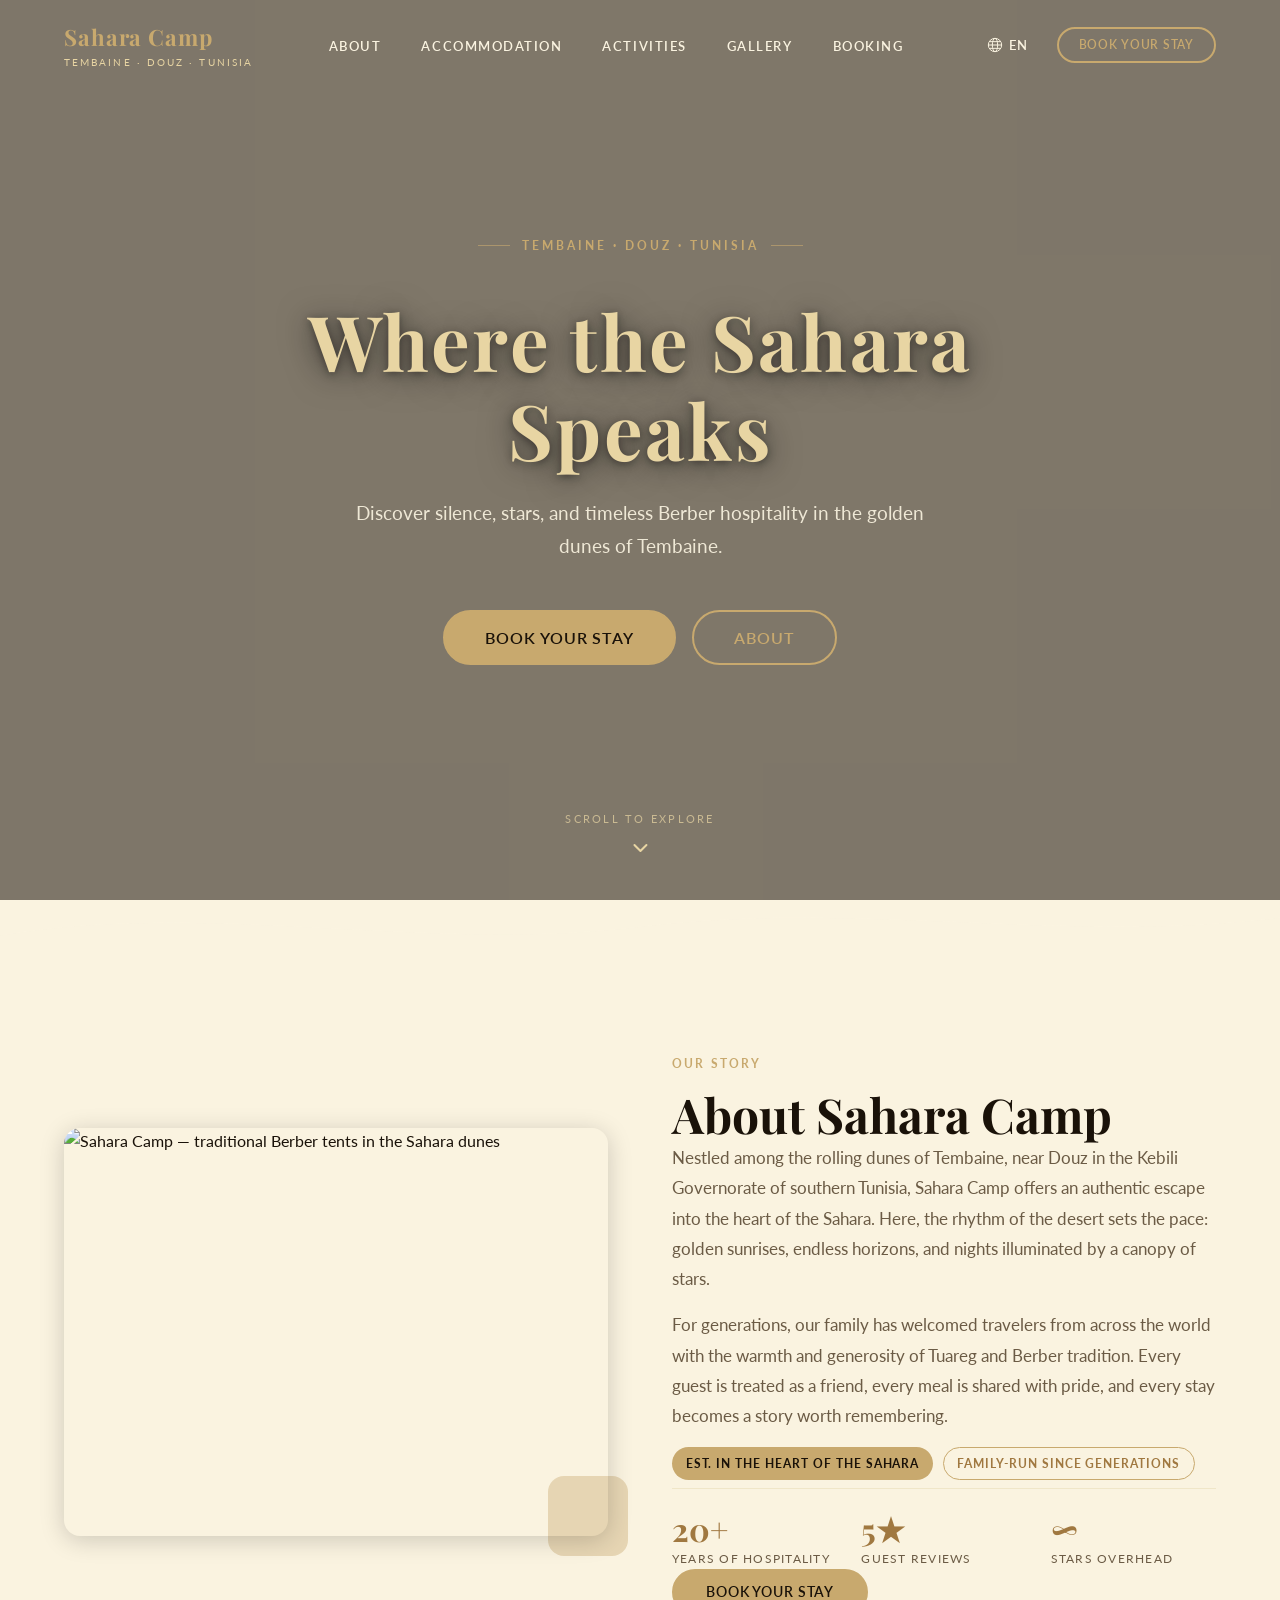
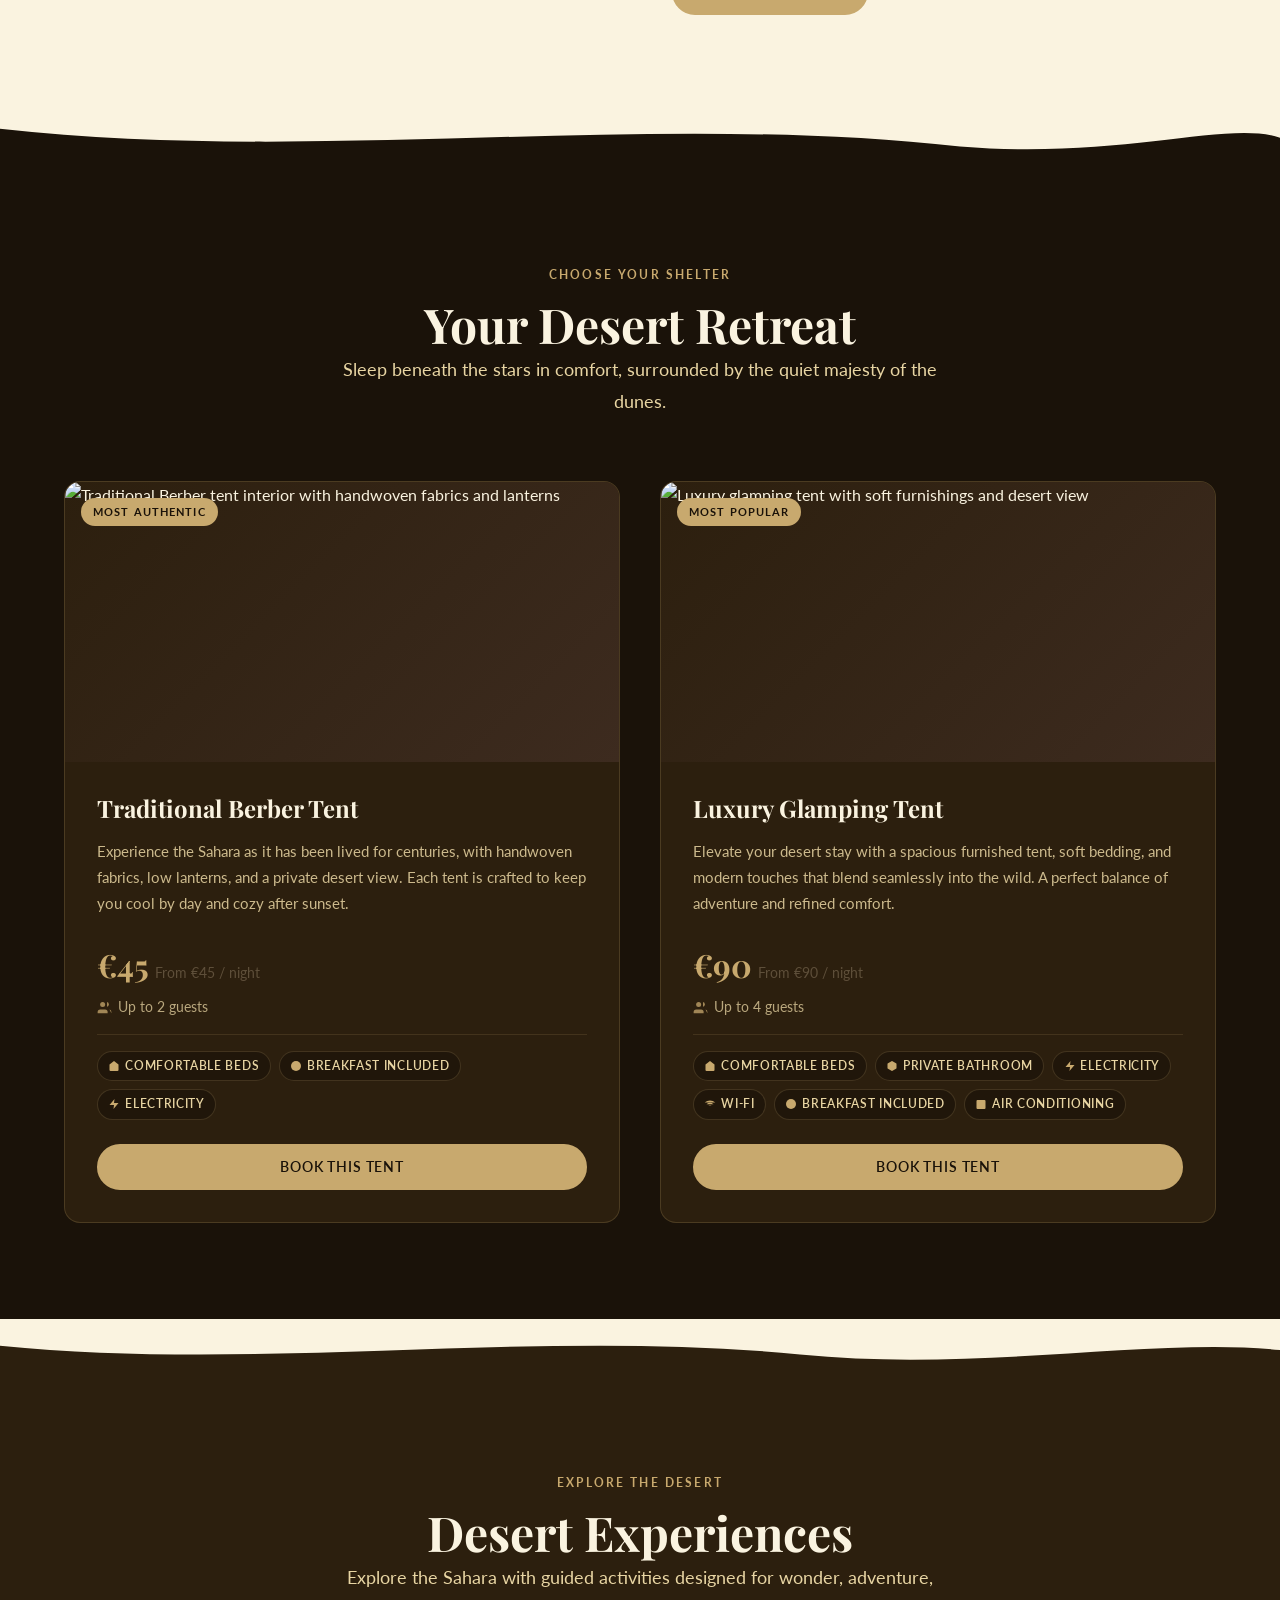
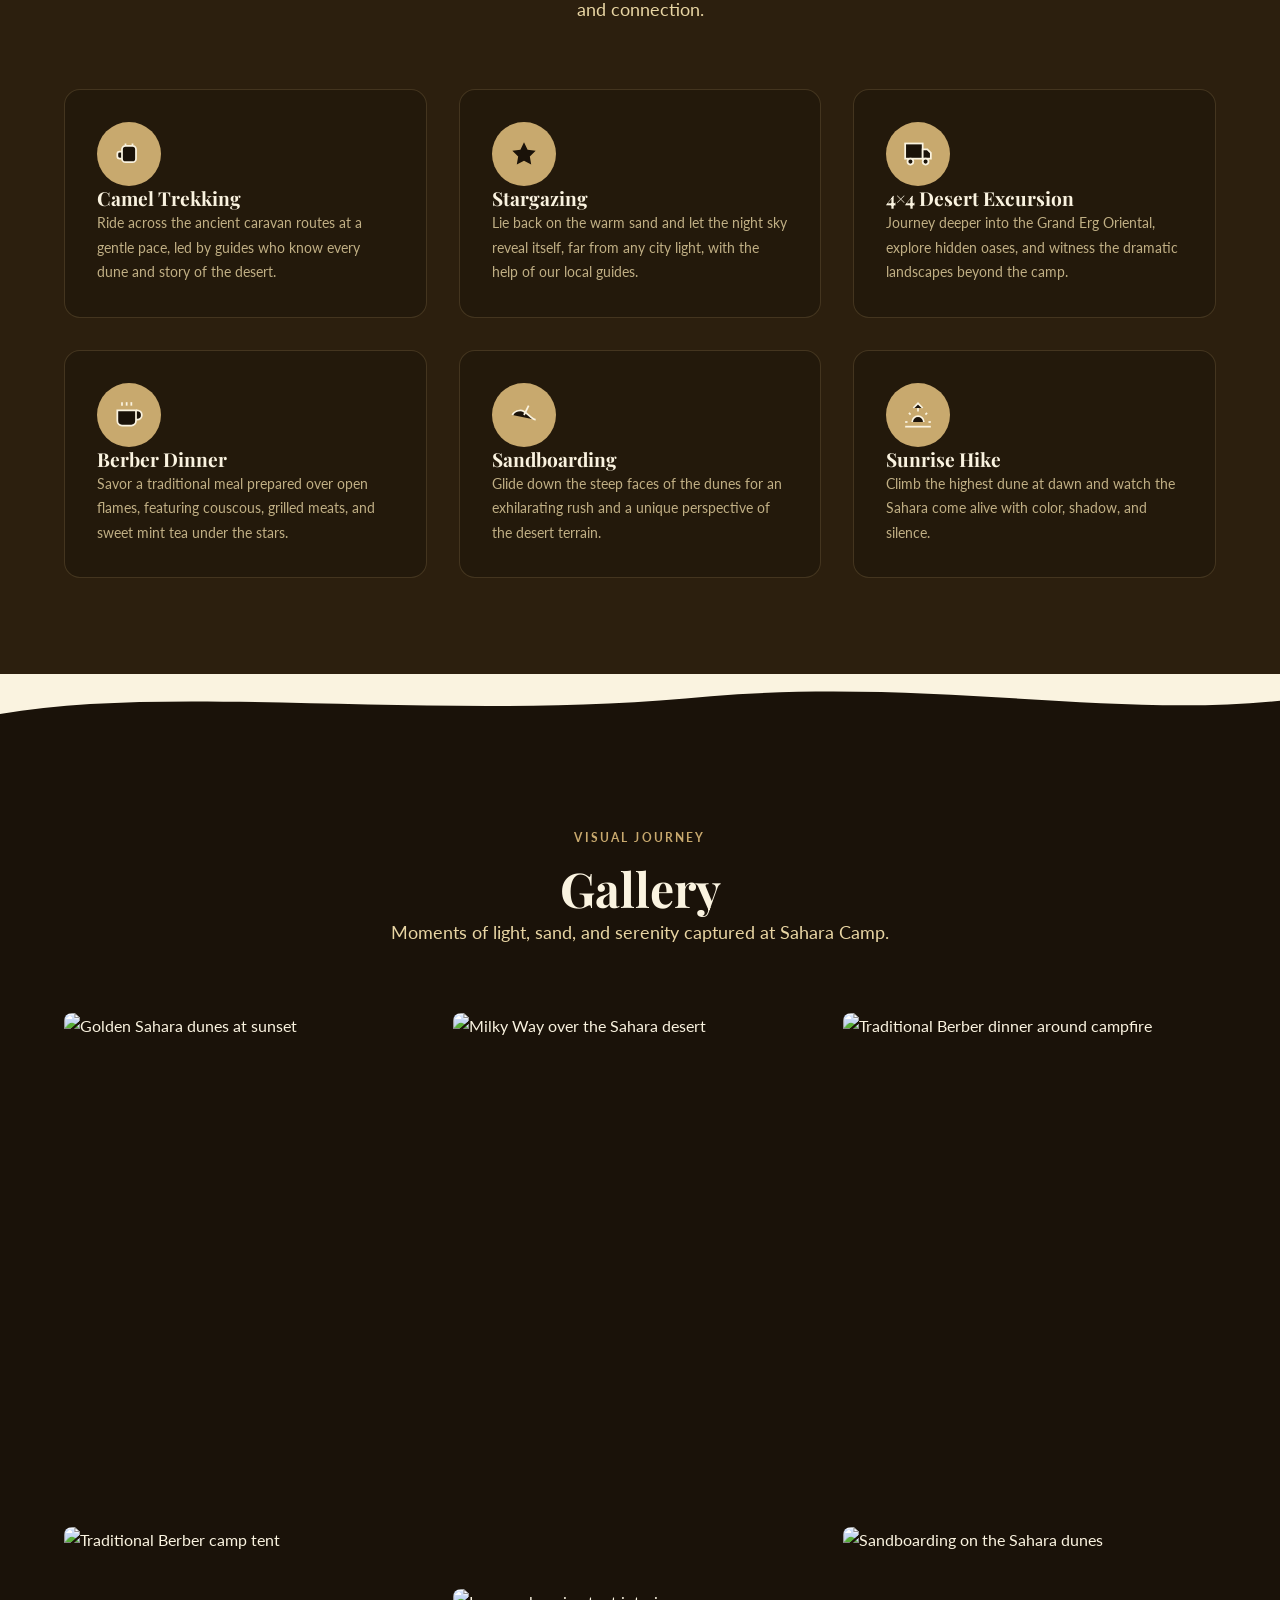
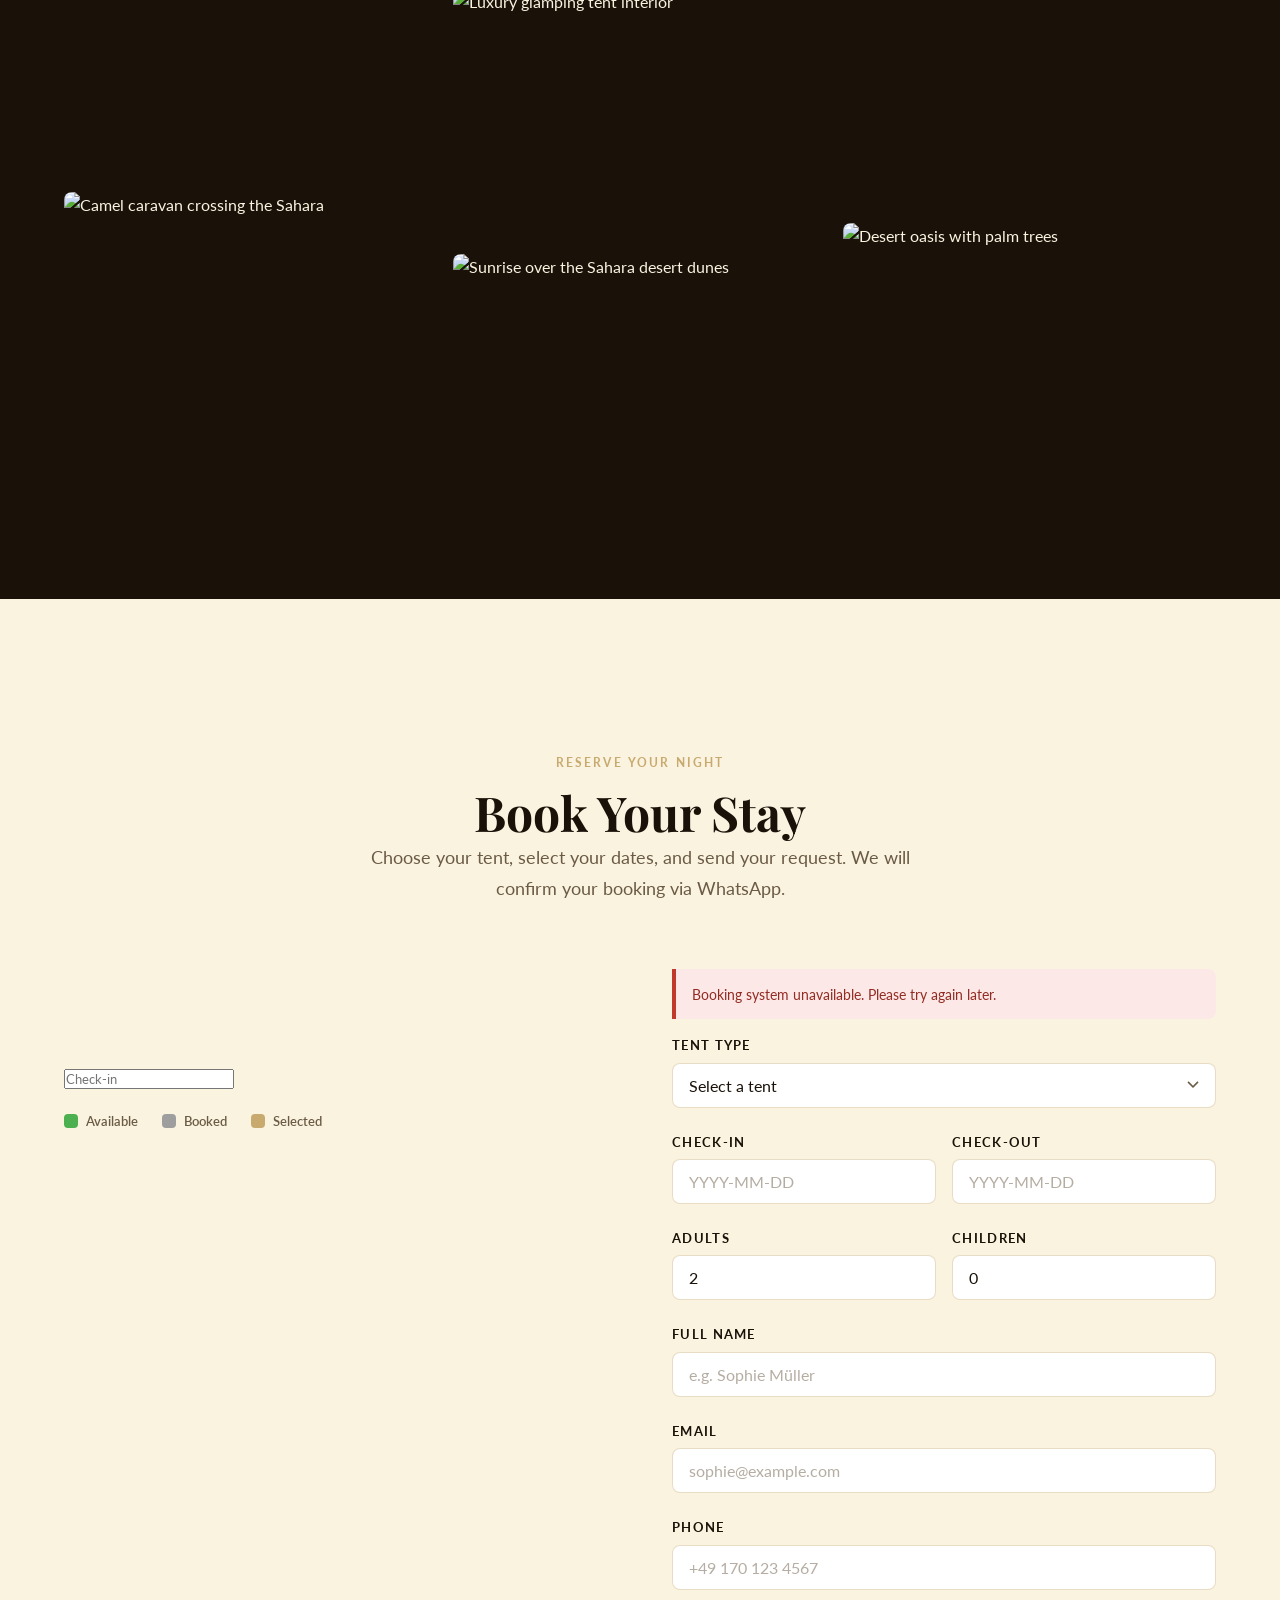
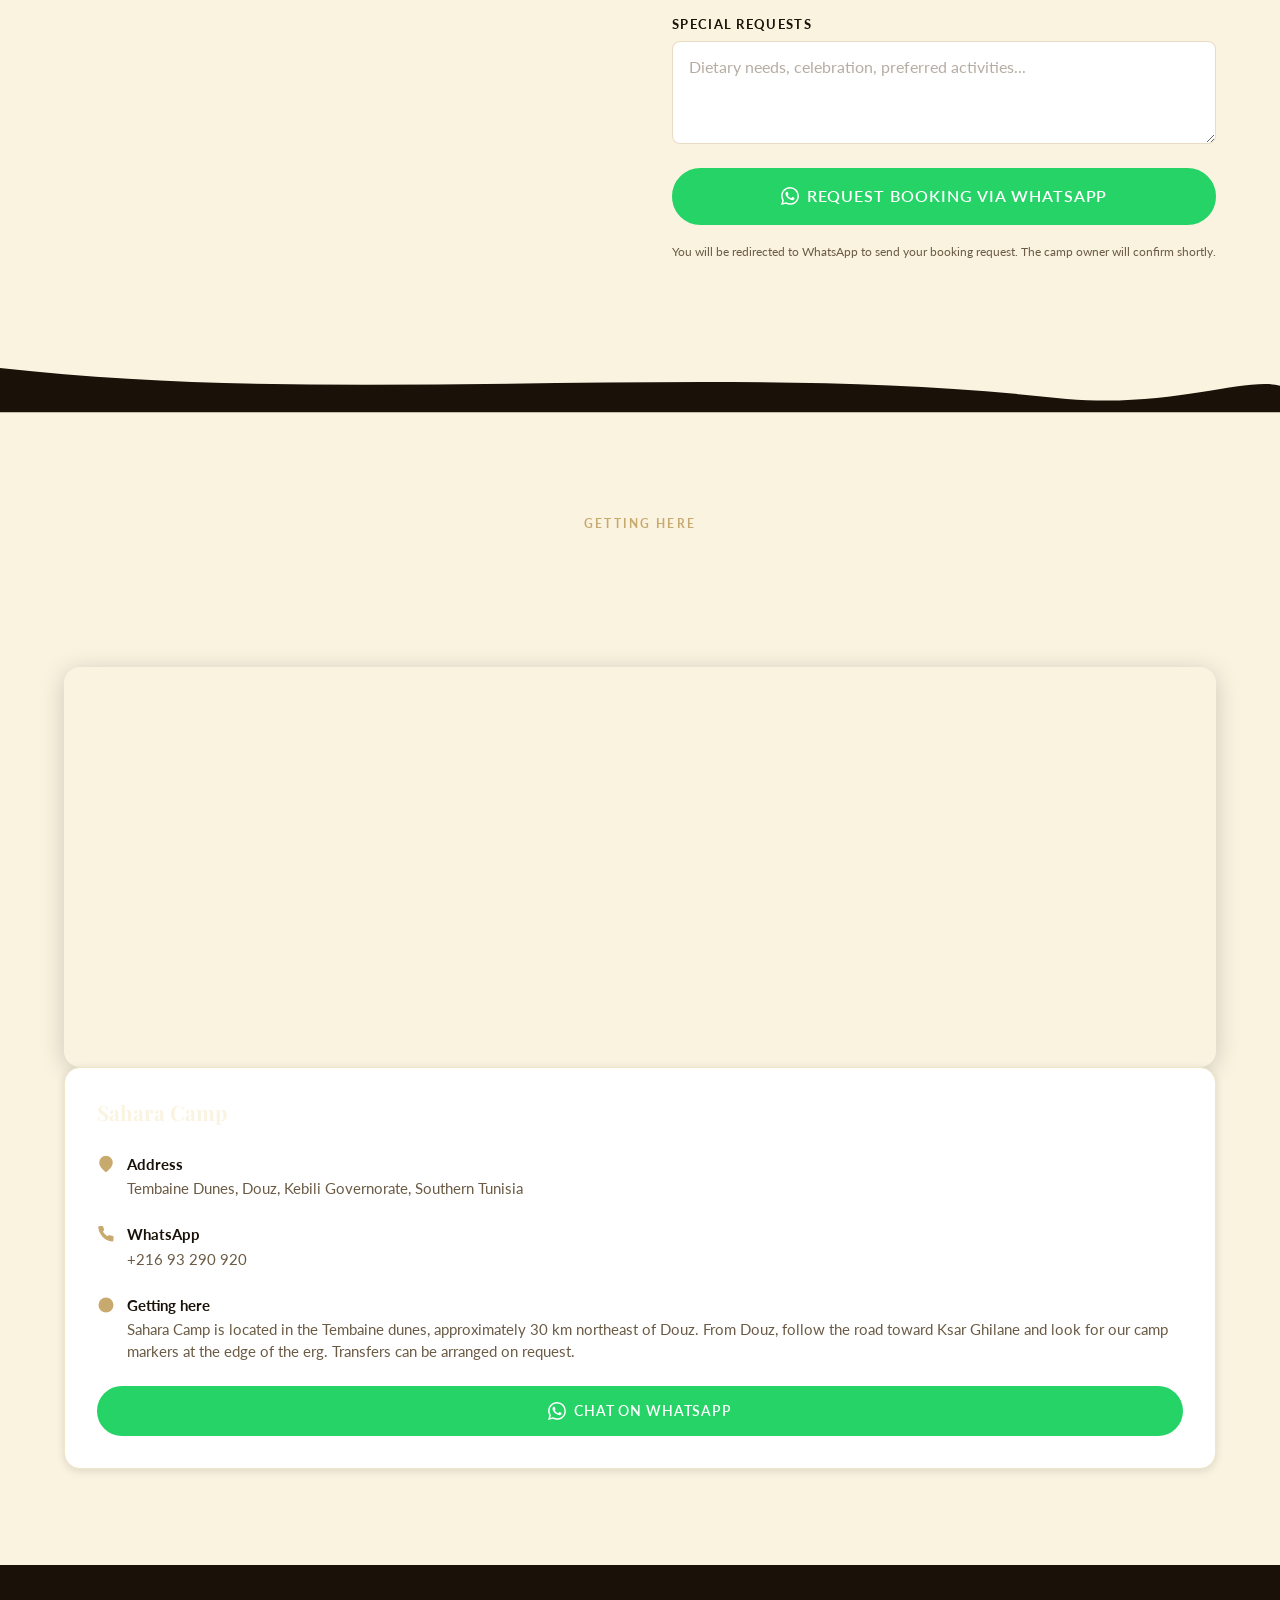
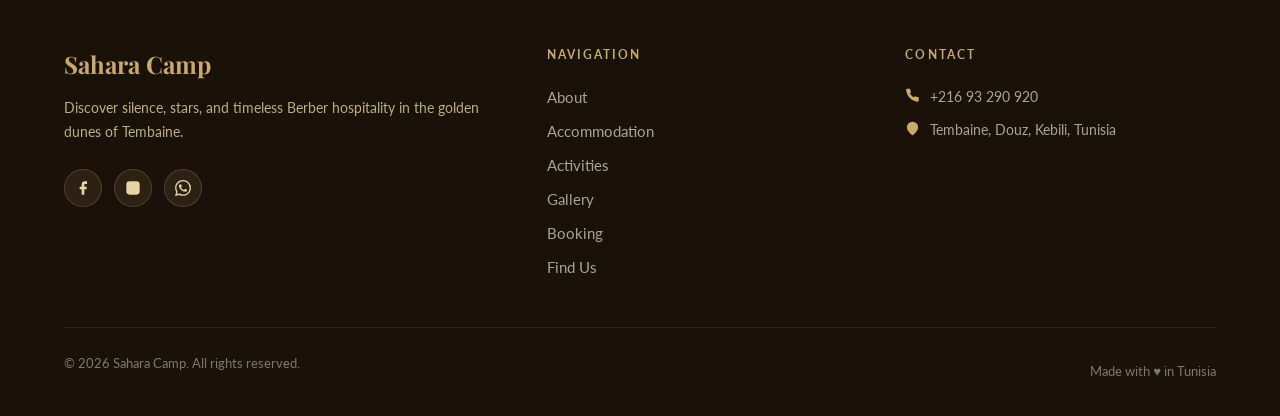
==== index.html @ ca6cf509 "Initial Commit" ====
<!DOCTYPE html>
<html lang="en" dir="ltr">
<head>
  <meta charset="UTF-8" />
  <meta name="viewport" content="width=device-width, initial-scale=1.0" />
  <meta http-equiv="X-UA-Compatible" content="IE=edge" />

  <!-- Primary Meta -->
  <title>Sahara Camp — Sahara Desert Camp in Tembaine, Douz, Tunisia</title>
  <meta name="description" content="Experience the magic of the Sahara at Sahara Camp in Tembaine, Douz, Tunisia. Authentic Berber tents, luxury glamping, camel treks, stargazing, and unforgettable desert hospitality." />
  <meta name="keywords" content="Sahara camp Tunisia, desert camp Douz, Tembaine camp, Berber tent Tunisia, glamping Sahara, Kebili desert, Tunisia tourism" />
  <meta name="author" content="Sahara Camp" />
  <meta name="robots" content="index, follow" />
  <link rel="canonical" href="https://sahara-camp-camp.com/" />

  <!-- Open Graph / Social -->
  <meta property="og:type" content="website" />
  <meta property="og:url" content="https://sahara-camp-camp.com/" />
  <meta property="og:title" content="Sahara Camp — Sahara Desert Camp in Tunisia" />
  <meta property="og:description" content="Sleep under the stars in authentic Berber tents or luxury glamping tents at Sahara Camp, Tembaine, Douz, Tunisia." />
  <meta property="og:image" content="https://sahara-camp-camp.com/images/og-image.jpg" />
  <meta property="og:locale" content="en_US" />

  <!-- Twitter Card -->
  <meta name="twitter:card" content="summary_large_image" />
  <meta name="twitter:title" content="Sahara Camp — Sahara Desert Camp in Tunisia" />
  <meta name="twitter:description" content="Sleep under the stars in authentic Berber tents or luxury glamping tents at Sahara Camp." />
  <meta name="twitter:image" content="https://sahara-camp-camp.com/images/og-image.jpg" />

  <!-- Hreflang alternates -->
  <link rel="alternate" hreflang="en" href="https://sahara-camp-camp.com/" />
  <link rel="alternate" hreflang="fr" href="https://sahara-camp-camp.com/" />
  <link rel="alternate" hreflang="de" href="https://sahara-camp-camp.com/" />
  <link rel="alternate" hreflang="ru" href="https://sahara-camp-camp.com/" />
  <link rel="alternate" hreflang="ar" href="https://sahara-camp-camp.com/" />

  <!-- Favicon -->
  <link rel="icon" type="image/svg+xml" href="data:image/svg+xml,<svg xmlns='http://www.w3.org/2000/svg' viewBox='0 0 100 100'><text y='.9em' font-size='90'>🏕️</text></svg>" />

  <!-- Preload critical assets -->
  <link rel="preconnect" href="https://fonts.googleapis.com" />
  <link rel="preconnect" href="https://fonts.gstatic.com" crossorigin />
  <link rel="preload" href="https://fonts.googleapis.com/css2?family=Playfair+Display:ital,wght@0,400;0,700;0,900;1,400&family=Lato:wght@300;400;700&display=swap" as="style" onload="this.onload=null;this.rel='stylesheet'" />
  <noscript><link rel="stylesheet" href="https://fonts.googleapis.com/css2?family=Playfair+Display:ital,wght@0,400;0,700;0,900;1,400&family=Lato:wght@300;400;700&display=swap" /></noscript>

  <!-- Stylesheets -->
  <link rel="stylesheet" href="css/style.css" />

  <!-- Litepicker CSS -->
  <link rel="stylesheet" href="https://cdn.jsdelivr.net/npm/litepicker/dist/css/litepicker.css" />

  <!-- Structured Data -->
  <script type="application/ld+json">
  {
    "@context": "https://schema.org",
    "@type": "LodgingBusiness",
    "name": "Sahara Camp",
    "description": "Authentic Sahara desert camp offering traditional Berber tents and luxury glamping in Tembaine, Douz, Tunisia.",
    "url": "https://sahara-camp-camp.com",
    "telephone": "+21693290920",
    "address": {
      "@type": "PostalAddress",
      "streetAddress": "Tembaine Dunes",
      "addressLocality": "Douz",
      "addressRegion": "Kebili",
      "addressCountry": "TN"
    },
    "geo": {
      "@type": "GeoCoordinates",
      "latitude": "33.4547",
      "longitude": "9.0160"
    },
    "priceRange": "€45 - €90",
    "amenityFeature": [
      { "@type": "LocationFeatureSpecification", "name": "Camel Trekking", "value": true },
      { "@type": "LocationFeatureSpecification", "name": "Stargazing", "value": true },
      { "@type": "LocationFeatureSpecification", "name": "4x4 Excursions", "value": true }
    ]
  }
  </script>
</head>

<body>

  <!-- ============================================================
       NAVBAR
       ============================================================ -->
  <nav id="navbar" role="navigation" aria-label="Main navigation">
    <div class="navbar__inner">

      <!-- Logo -->
      <a href="#hero" class="navbar__logo" aria-label="Sahara Camp Home">
        Sahara Camp
        <span>Tembaine · Douz · Tunisia</span>
      </a>

      <!-- Desktop links -->
      <ul class="navbar__links" role="list">
        <li><a href="#about"         class="navbar__link" data-i18n="nav.about">About</a></li>
        <li><a href="#accommodation" class="navbar__link" data-i18n="nav.accommodation">Accommodation</a></li>
        <li><a href="#activities"    class="navbar__link" data-i18n="nav.activities">Activities</a></li>
        <li><a href="#gallery"       class="navbar__link" data-i18n="nav.gallery">Gallery</a></li>
        <li><a href="#booking"       class="navbar__link" data-i18n="nav.booking">Booking</a></li>
      </ul>

      <!-- Right side: language + CTA -->
      <div class="navbar__right">

        <!-- Language Switcher -->
        <div class="lang-switcher" id="lang-switcher" role="navigation" aria-label="Language selector">
          <button class="lang-switcher__btn" id="lang-btn" aria-haspopup="listbox" aria-expanded="false">
            <svg class="lang-switcher__icon" viewBox="0 0 24 24" aria-hidden="true">
              <circle cx="12" cy="12" r="10" stroke="currentColor" stroke-width="1.5" fill="none"/>
              <ellipse cx="12" cy="12" rx="4" ry="10" stroke="currentColor" stroke-width="1.5" fill="none"/>
              <line x1="2" y1="12" x2="22" y2="12" stroke="currentColor" stroke-width="1.5"/>
              <line x1="4.5" y1="7" x2="19.5" y2="7" stroke="currentColor" stroke-width="1.5"/>
              <line x1="4.5" y1="17" x2="19.5" y2="17" stroke="currentColor" stroke-width="1.5"/>
            </svg>
            <span id="lang-current">EN</span>
          </button>
          <div class="lang-switcher__dropdown" role="listbox" id="lang-dropdown">
            <button class="lang-switcher__option" data-lang="en" role="option"><span class="lang-switcher__flag">🇬🇧</span> English</button>
            <button class="lang-switcher__option" data-lang="fr" role="option"><span class="lang-switcher__flag">🇫🇷</span> Français</button>
            <button class="lang-switcher__option" data-lang="de" role="option"><span class="lang-switcher__flag">🇩🇪</span> Deutsch</button>
            <button class="lang-switcher__option" data-lang="ru" role="option"><span class="lang-switcher__flag">🇷🇺</span> Русский</button>
            <button class="lang-switcher__option" data-lang="ar" role="option"><span class="lang-switcher__flag">🇹🇳</span> عربي</button>
          </div>
        </div>

        <a href="#booking" class="btn btn--outline btn--sm" data-i18n="hero.cta">Book Your Stay</a>

        <!-- Hamburger (mobile) -->
        <button class="navbar__hamburger" id="hamburger" aria-label="Open menu" aria-expanded="false" aria-controls="mobile-menu">
          <span></span>
          <span></span>
          <span></span>
        </button>
      </div>
    </div>
  </nav>

  <!-- Mobile Menu -->
  <div class="navbar__mobile-menu" id="mobile-menu" role="dialog" aria-modal="true" aria-label="Mobile navigation">
    <button class="navbar__mobile-close" id="mobile-close" aria-label="Close menu">&times;</button>

    <a href="#about"         class="navbar__mobile-link" data-i18n="nav.about">About</a>
    <a href="#accommodation" class="navbar__mobile-link" data-i18n="nav.accommodation">Accommodation</a>
    <a href="#activities"    class="navbar__mobile-link" data-i18n="nav.activities">Activities</a>
    <a href="#gallery"       class="navbar__mobile-link" data-i18n="nav.gallery">Gallery</a>
    <a href="#booking"       class="navbar__mobile-link" data-i18n="nav.booking">Booking</a>

    <div class="navbar__mobile-lang">
      <button data-lang="en">🇬🇧 EN</button>
      <button data-lang="fr">🇫🇷 FR</button>
      <button data-lang="de">🇩🇪 DE</button>
      <button data-lang="ru">🇷🇺 RU</button>
      <button data-lang="ar">🇹🇳 AR</button>
    </div>
  </div>


  <!-- ============================================================
       HERO
       ============================================================ -->
  <section id="hero" aria-label="Hero">

    <!-- Background (replace with real image via inline style or img tag) -->
    <div class="hero__bg" id="hero-bg"
         style="background-image: url('https://images.unsplash.com/photo-1509316785289-025f5b846b35?w=1920&q=80');">
    </div>
    <div class="hero__grain" aria-hidden="true"></div>
    <div class="hero__overlay" aria-hidden="true"></div>

    <div class="hero__content">
      <p class="hero__eyebrow">Tembaine · Douz · Tunisia</p>
      <h1 class="hero__tagline" data-i18n="hero.tagline">Where the Sahara Speaks</h1>
      <p class="hero__subtitle" data-i18n="hero.subtitle">
        Discover silence, stars, and timeless Berber hospitality in the golden dunes of Tembaine.
      </p>
      <div class="hero__cta">
        <a href="#booking" class="btn btn--primary btn--lg" data-i18n="hero.cta">Book Your Stay</a>
        <a href="#about"   class="btn btn--outline btn--lg" data-i18n="nav.about">Discover More</a>
      </div>
    </div>

    <a href="#about" class="hero__scroll" aria-label="Scroll down">
      <span class="hero__scroll-label" data-i18n="hero.scroll">Scroll to explore</span>
      <span class="hero__scroll-arrow" aria-hidden="true">
        <svg viewBox="0 0 24 24"><polyline points="6 9 12 15 18 9"/></svg>
      </span>
    </a>
  </section>


  <!-- === DIVIDER === -->
  <div class="divider-dunes divider-dunes--cream" aria-hidden="true">
    <svg viewBox="0 0 1440 60" preserveAspectRatio="none" xmlns="http://www.w3.org/2000/svg">
      <path d="M0,40 C240,0 480,60 720,30 C960,0 1200,50 1440,20 L1440,60 L0,60 Z"/>
    </svg>
  </div>


  <!-- ============================================================
       ABOUT
       ============================================================ -->
  <section id="about" class="section" aria-labelledby="about-title">
    <div class="container">
      <div class="about__grid">

        <!-- Image -->
        <div class="about__image-wrap animate-on-scroll">
          <img
            src="https://images.unsplash.com/photo-1542314831-068cd1dbfeeb?w=800&q=80"
            alt="Sahara Camp — traditional Berber tents in the Sahara dunes"
            class="about__image"
            loading="lazy"
            width="800"
            height="600"
          />
          <div class="about__image-accent" aria-hidden="true"></div>
        </div>

        <!-- Text -->
        <div class="about__content animate-on-scroll">
          <span class="section__eyebrow">Our Story</span>
          <h2 id="about-title" data-i18n="about.title">About Sahara Camp</h2>
          <p class="about__text" data-i18n="about.p1">
            Nestled among the rolling dunes of Tembaine, near Douz in the Kebili Governorate of southern Tunisia,
            Sahara Camp offers an authentic escape into the heart of the Sahara.
          </p>
          <p class="about__text" data-i18n="about.p2">
            For generations, our family has welcomed travelers from across the world with the warmth and generosity
            of Tuareg and Berber tradition.
          </p>

          <div class="about__badges">
            <span class="badge" data-i18n="about.badge1">Est. in the heart of the Sahara</span>
            <span class="badge badge--outline" data-i18n="about.badge2">Family-run since generations</span>
          </div>

          <div class="about__stats">
            <div>
              <span class="about__stat-number">20+</span>
              <span class="about__stat-label">Years of hospitality</span>
            </div>
            <div>
              <span class="about__stat-number">5★</span>
              <span class="about__stat-label">Guest reviews</span>
            </div>
            <div>
              <span class="about__stat-number">∞</span>
              <span class="about__stat-label">Stars overhead</span>
            </div>
          </div>

          <div>
            <a href="#booking" class="btn btn--primary" data-i18n="hero.cta">Book Your Stay</a>
          </div>
        </div>
      </div>
    </div>
  </section>


  <!-- === DIVIDER (cream → dark) === -->
  <div class="divider-dunes divider-dunes--dark" aria-hidden="true">
    <svg viewBox="0 0 1440 60" preserveAspectRatio="none" xmlns="http://www.w3.org/2000/svg">
      <path d="M0,20 C360,60 720,0 1080,40 C1260,55 1380,10 1440,30 L1440,60 L0,60 Z"/>
    </svg>
  </div>


  <!-- ============================================================
       ACCOMMODATION
       ============================================================ -->
  <section id="accommodation" class="section section--dark" aria-labelledby="accommodation-title">
    <div class="container">

      <div class="section__header animate-on-scroll">
        <span class="section__eyebrow">Choose Your Shelter</span>
        <h2 id="accommodation-title" data-i18n="accommodation.title">Your Desert Retreat</h2>
        <p data-i18n="accommodation.subtitle">Sleep beneath the stars in comfort, surrounded by the quiet majesty of the dunes.</p>
      </div>

      <div class="tent-cards">

        <!-- Traditional Berber Tent -->
        <article class="tent-card animate-on-scroll" aria-labelledby="tent-traditional-title">
          <div class="tent-card__image">
            <img
              src="https://images.unsplash.com/photo-1517760444937-f6397edcbbcd?w=800&q=80"
              alt="Traditional Berber tent interior with handwoven fabrics and lanterns"
              loading="lazy"
              width="800"
              height="560"
            />
            <span class="tent-card__badge">Most Authentic</span>
          </div>
          <div class="tent-card__content">
            <h3 class="tent-card__title" id="tent-traditional-title" data-i18n="accommodation.traditional.name">Traditional Berber Tent</h3>
            <p class="tent-card__description" data-i18n="accommodation.traditional.desc">
              Experience the Sahara as it has been lived for centuries, with handwoven fabrics, low lanterns,
              and a private desert view.
            </p>
            <div class="tent-card__price">
              €45 <span class="tent-card__price-unit" data-i18n="accommodation.traditional.price">/ night</span>
            </div>
            <div class="tent-card__capacity">
              <svg viewBox="0 0 24 24" aria-hidden="true"><path d="M17 21v-2a4 4 0 0 0-4-4H5a4 4 0 0 0-4 4v2"/><circle cx="9" cy="7" r="4"/><path d="M23 21v-2a4 4 0 0 0-3-3.87"/><path d="M16 3.13a4 4 0 0 1 0 7.75"/></svg>
              <span data-i18n="accommodation.traditional.capacity">Up to 2 guests</span>
            </div>
            <div class="tent-card__amenities" aria-label="Amenities">
              <span class="amenity-pill">
                <svg viewBox="0 0 24 24"><path d="M3 9l9-7 9 7v11a2 2 0 0 1-2 2H5a2 2 0 0 1-2-2z"/><polyline points="9 22 9 12 15 12 15 22"/></svg>
                <span data-i18n="accommodation.amenities.bed">Comfortable beds</span>
              </span>
              <span class="amenity-pill">
                <svg viewBox="0 0 24 24"><circle cx="12" cy="12" r="10"/><path d="M8 14s1.5 2 4 2 4-2 4-2"/><line x1="9" y1="9" x2="9.01" y2="9"/><line x1="15" y1="9" x2="15.01" y2="9"/></svg>
                <span data-i18n="accommodation.amenities.breakfast">Breakfast included</span>
              </span>
              <span class="amenity-pill">
                <svg viewBox="0 0 24 24"><polygon points="13 2 3 14 12 14 11 22 21 10 12 10 13 2"/></svg>
                <span data-i18n="accommodation.amenities.electricity">Electricity</span>
              </span>
            </div>
            <div class="tent-card__cta">
              <button class="btn btn--primary w-full tent-card__cta-btn" data-tent="traditional" data-i18n="accommodation.cta">
                Book this tent
              </button>
            </div>
          </div>
        </article>

        <!-- Luxury Glamping Tent -->
        <article class="tent-card animate-on-scroll" aria-labelledby="tent-glamping-title">
          <div class="tent-card__image">
            <img
              src="https://images.unsplash.com/photo-1504280390367-361c6d9f38f4?w=800&q=80"
              alt="Luxury glamping tent with soft furnishings and desert view"
              loading="lazy"
              width="800"
              height="560"
            />
            <span class="tent-card__badge">Most Popular</span>
          </div>
          <div class="tent-card__content">
            <h3 class="tent-card__title" id="tent-glamping-title" data-i18n="accommodation.glamping.name">Luxury Glamping Tent</h3>
            <p class="tent-card__description" data-i18n="accommodation.glamping.desc">
              Elevate your desert stay with a spacious furnished tent, soft bedding, and modern touches that
              blend seamlessly into the wild.
            </p>
            <div class="tent-card__price">
              €90 <span class="tent-card__price-unit" data-i18n="accommodation.glamping.price">/ night</span>
            </div>
            <div class="tent-card__capacity">
              <svg viewBox="0 0 24 24" aria-hidden="true"><path d="M17 21v-2a4 4 0 0 0-4-4H5a4 4 0 0 0-4 4v2"/><circle cx="9" cy="7" r="4"/><path d="M23 21v-2a4 4 0 0 0-3-3.87"/><path d="M16 3.13a4 4 0 0 1 0 7.75"/></svg>
              <span data-i18n="accommodation.glamping.capacity">Up to 4 guests</span>
            </div>
            <div class="tent-card__amenities" aria-label="Amenities">
              <span class="amenity-pill">
                <svg viewBox="0 0 24 24"><path d="M3 9l9-7 9 7v11a2 2 0 0 1-2 2H5a2 2 0 0 1-2-2z"/><polyline points="9 22 9 12 15 12 15 22"/></svg>
                <span data-i18n="accommodation.amenities.bed">Comfortable beds</span>
              </span>
              <span class="amenity-pill">
                <svg viewBox="0 0 24 24"><path d="M21 16V8a2 2 0 0 0-1-1.73l-7-4a2 2 0 0 0-2 0l-7 4A2 2 0 0 0 3 8v8a2 2 0 0 0 1 1.73l7 4a2 2 0 0 0 2 0l7-4A2 2 0 0 0 21 16z"/></svg>
                <span data-i18n="accommodation.amenities.shower">Private bathroom</span>
              </span>
              <span class="amenity-pill">
                <svg viewBox="0 0 24 24"><polygon points="13 2 3 14 12 14 11 22 21 10 12 10 13 2"/></svg>
                <span data-i18n="accommodation.amenities.electricity">Electricity</span>
              </span>
              <span class="amenity-pill">
                <svg viewBox="0 0 24 24"><path d="M5 12.55a11 11 0 0 1 14.08 0"/><path d="M1.42 9a16 16 0 0 1 21.16 0"/><path d="M8.53 16.11a6 6 0 0 1 6.95 0"/><line x1="12" y1="20" x2="12.01" y2="20"/></svg>
                <span data-i18n="accommodation.amenities.wifi">Wi-Fi</span>
              </span>
              <span class="amenity-pill">
                <svg viewBox="0 0 24 24"><path d="M8 14s1.5 2 4 2 4-2 4-2"/><line x1="9" y1="9" x2="9.01" y2="9"/><line x1="15" y1="9" x2="15.01" y2="9"/><circle cx="12" cy="12" r="10"/></svg>
                <span data-i18n="accommodation.amenities.breakfast">Breakfast included</span>
              </span>
              <span class="amenity-pill">
                <svg viewBox="0 0 24 24"><path d="M8 2v4M16 2v4M3 10h18M5 4h14a2 2 0 0 1 2 2v14a2 2 0 0 1-2 2H5a2 2 0 0 1-2-2V6a2 2 0 0 1 2-2z"/></svg>
                <span data-i18n="accommodation.amenities.ac">Air conditioning</span>
              </span>
            </div>
            <div class="tent-card__cta">
              <button class="btn btn--primary w-full tent-card__cta-btn" data-tent="glamping" data-i18n="accommodation.cta">
                Book this tent
              </button>
            </div>
          </div>
        </article>

      </div>
    </div>
  </section>


  <!-- === DIVIDER (dark → earth) === -->
  <div class="divider-dunes divider-dunes--earth" aria-hidden="true">
    <svg viewBox="0 0 1440 60" preserveAspectRatio="none" xmlns="http://www.w3.org/2000/svg">
      <path d="M0,30 C300,60 600,10 900,40 C1100,60 1300,20 1440,35 L1440,60 L0,60 Z"/>
    </svg>
  </div>


  <!-- ============================================================
       ACTIVITIES
       ============================================================ -->
  <section id="activities" class="section section--earth" aria-labelledby="activities-title">
    <div class="container">

      <div class="section__header animate-on-scroll">
        <span class="section__eyebrow">Explore the Desert</span>
        <h2 id="activities-title" data-i18n="activities.title">Desert Experiences</h2>
        <p data-i18n="activities.subtitle">Explore the Sahara with guided activities designed for wonder, adventure, and connection.</p>
      </div>

      <div class="grid-3">

        <article class="activity-card animate-on-scroll">
          <div class="activity-card__icon" aria-hidden="true">
            <!-- Camel icon -->
            <svg viewBox="0 0 24 24" fill="none" stroke="currentColor" stroke-width="1.5"><path d="M18 8a3 3 0 0 0-3-3H9a3 3 0 0 0-3 3v8a3 3 0 0 0 3 3h6a3 3 0 0 0 3-3zM6 10H4a2 2 0 0 0-2 2v2a2 2 0 0 0 2 2h2M15 5V3M9 5V3"/></svg>
          </div>
          <h3 class="activity-card__title" data-i18n="activities.camel.name">Camel Trekking</h3>
          <p class="activity-card__desc" data-i18n="activities.camel.desc">
            Ride across the ancient caravan routes at a gentle pace, led by guides who know every dune.
          </p>
        </article>

        <article class="activity-card animate-on-scroll">
          <div class="activity-card__icon" aria-hidden="true">
            <!-- Star icon -->
            <svg viewBox="0 0 24 24" fill="currentColor"><polygon points="12 2 15.09 8.26 22 9.27 17 14.14 18.18 21.02 12 17.77 5.82 21.02 7 14.14 2 9.27 8.91 8.26 12 2"/></svg>
          </div>
          <h3 class="activity-card__title" data-i18n="activities.stars.name">Stargazing</h3>
          <p class="activity-card__desc" data-i18n="activities.stars.desc">
            Lie back on the warm sand and let the night sky reveal itself, far from any city light.
          </p>
        </article>

        <article class="activity-card animate-on-scroll">
          <div class="activity-card__icon" aria-hidden="true">
            <!-- 4x4 icon -->
            <svg viewBox="0 0 24 24" fill="none" stroke="currentColor" stroke-width="1.5"><rect x="1" y="3" width="15" height="13"/><polygon points="16 8 20 8 23 11 23 16 16 16 16 8"/><circle cx="5.5" cy="18.5" r="2.5"/><circle cx="18.5" cy="18.5" r="2.5"/></svg>
          </div>
          <h3 class="activity-card__title" data-i18n="activities.fourbyfour.name">4×4 Desert Excursion</h3>
          <p class="activity-card__desc" data-i18n="activities.fourbyfour.desc">
            Journey deeper into the Grand Erg Oriental, explore hidden oases and dramatic landscapes.
          </p>
        </article>

        <article class="activity-card animate-on-scroll">
          <div class="activity-card__icon" aria-hidden="true">
            <!-- Dinner icon -->
            <svg viewBox="0 0 24 24" fill="none" stroke="currentColor" stroke-width="1.5"><path d="M18 8h1a4 4 0 0 1 0 8h-1"/><path d="M2 8h16v9a4 4 0 0 1-4 4H6a4 4 0 0 1-4-4V8z"/><line x1="6" y1="1" x2="6" y2="4"/><line x1="10" y1="1" x2="10" y2="4"/><line x1="14" y1="1" x2="14" y2="4"/></svg>
          </div>
          <h3 class="activity-card__title" data-i18n="activities.dinner.name">Berber Dinner</h3>
          <p class="activity-card__desc" data-i18n="activities.dinner.desc">
            Savor a traditional meal prepared over open flames, with couscous, grilled meats, and mint tea.
          </p>
        </article>

        <article class="activity-card animate-on-scroll">
          <div class="activity-card__icon" aria-hidden="true">
            <!-- Wave / sandboard icon -->
            <svg viewBox="0 0 24 24" fill="none" stroke="currentColor" stroke-width="1.5"><path d="M2 12s2-4 7-4 9 8 13 8"/><path d="M12 12l4-8"/></svg>
          </div>
          <h3 class="activity-card__title" data-i18n="activities.sandboard.name">Sandboarding</h3>
          <p class="activity-card__desc" data-i18n="activities.sandboard.desc">
            Glide down the steep faces of the dunes for an exhilarating rush and unique desert perspective.
          </p>
        </article>

        <article class="activity-card animate-on-scroll">
          <div class="activity-card__icon" aria-hidden="true">
            <!-- Sunrise icon -->
            <svg viewBox="0 0 24 24" fill="none" stroke="currentColor" stroke-width="1.5"><path d="M17 18a5 5 0 0 0-10 0"/><line x1="12" y1="2" x2="12" y2="9"/><line x1="4.22" y1="10.22" x2="5.64" y2="11.64"/><line x1="1" y1="18" x2="3" y2="18"/><line x1="21" y1="18" x2="23" y2="18"/><line x1="18.36" y1="11.64" x2="19.78" y2="10.22"/><line x1="23" y1="22" x2="1" y2="22"/><polyline points="8 6 12 2 16 6"/></svg>
          </div>
          <h3 class="activity-card__title" data-i18n="activities.sunrise.name">Sunrise Hike</h3>
          <p class="activity-card__desc" data-i18n="activities.sunrise.desc">
            Climb the highest dune at dawn and watch the Sahara come alive with color, shadow, and silence.
          </p>
        </article>

      </div>
    </div>
  </section>


  <!-- === DIVIDER (earth → dark) === -->
  <div class="divider-dunes divider-dunes--dark" aria-hidden="true">
    <svg viewBox="0 0 1440 60" preserveAspectRatio="none" xmlns="http://www.w3.org/2000/svg">
      <path d="M0,45 C200,10 500,55 800,25 C1050,5 1250,50 1440,30 L1440,60 L0,60 Z"/>
    </svg>
  </div>


  <!-- ============================================================
       GALLERY
       ============================================================ -->
  <section id="gallery" class="section section--dark" aria-labelledby="gallery-title">
    <div class="container">

      <div class="section__header animate-on-scroll">
        <span class="section__eyebrow">Visual Journey</span>
        <h2 id="gallery-title" data-i18n="gallery.title">Gallery</h2>
        <p data-i18n="gallery.subtitle">Moments of light, sand, and serenity captured at Sahara Camp.</p>
      </div>

      <div class="gallery-grid" role="list" aria-label="Photo gallery">

        <figure class="gallery-item" role="listitem">
          <img
            src="https://images.unsplash.com/photo-1509316785289-025f5b846b35?w=600&q=75"
            data-full="https://images.unsplash.com/photo-1509316785289-025f5b846b35?w=1600&q=90"
            alt="Golden Sahara dunes at sunset"
            loading="lazy" width="600" height="800"
          />
          <div class="gallery-item__overlay"><span class="gallery-item__caption">Golden Hour Dunes</span></div>
        </figure>

        <figure class="gallery-item" role="listitem">
          <img
            src="https://images.unsplash.com/photo-1542314831-068cd1dbfeeb?w=600&q=75"
            data-full="https://images.unsplash.com/photo-1542314831-068cd1dbfeeb?w=1600&q=90"
            alt="Traditional Berber camp tent"
            loading="lazy" width="600" height="400"
          />
          <div class="gallery-item__overlay"><span class="gallery-item__caption">Berber Tent</span></div>
        </figure>

        <figure class="gallery-item" role="listitem">
          <img
            src="https://images.unsplash.com/photo-1440778303588-435521a3e098?w=600&q=75"
            data-full="https://images.unsplash.com/photo-1440778303588-435521a3e098?w=1600&q=90"
            alt="Camel caravan crossing the Sahara"
            loading="lazy" width="600" height="450"
          />
          <div class="gallery-item__overlay"><span class="gallery-item__caption">Camel Caravan</span></div>
        </figure>

        <figure class="gallery-item" role="listitem">
          <img
            src="https://images.unsplash.com/photo-1500534314209-a25ddb2bd429?w=600&q=75"
            data-full="https://images.unsplash.com/photo-1500534314209-a25ddb2bd429?w=1600&q=90"
            alt="Milky Way over the Sahara desert"
            loading="lazy" width="600" height="900"
          />
          <div class="gallery-item__overlay"><span class="gallery-item__caption">Milky Way</span></div>
        </figure>

        <figure class="gallery-item" role="listitem">
          <img
            src="https://images.unsplash.com/photo-1504280390367-361c6d9f38f4?w=600&q=75"
            data-full="https://images.unsplash.com/photo-1504280390367-361c6d9f38f4?w=1600&q=90"
            alt="Luxury glamping tent interior"
            loading="lazy" width="600" height="400"
          />
          <div class="gallery-item__overlay"><span class="gallery-item__caption">Glamping Interior</span></div>
        </figure>

        <figure class="gallery-item" role="listitem">
          <img
            src="https://images.unsplash.com/photo-1468276311594-df7cb65d8df6?w=600&q=75"
            data-full="https://images.unsplash.com/photo-1468276311594-df7cb65d8df6?w=1600&q=90"
            alt="Sunrise over the Sahara desert dunes"
            loading="lazy" width="600" height="400"
          />
          <div class="gallery-item__overlay"><span class="gallery-item__caption">Desert Sunrise</span></div>
        </figure>

        <figure class="gallery-item" role="listitem">
          <img
            src="https://images.unsplash.com/photo-1569399079452-a7a6f9d8de78?w=600&q=75"
            data-full="https://images.unsplash.com/photo-1569399079452-a7a6f9d8de78?w=1600&q=90"
            alt="Traditional Berber dinner around campfire"
            loading="lazy" width="600" height="800"
          />
          <div class="gallery-item__overlay"><span class="gallery-item__caption">Berber Dinner</span></div>
        </figure>

        <figure class="gallery-item" role="listitem">
          <img
            src="https://images.unsplash.com/photo-1581889470536-467bdbe30cd0?w=600&q=75"
            data-full="https://images.unsplash.com/photo-1581889470536-467bdbe30cd0?w=1600&q=90"
            alt="Sandboarding on the Sahara dunes"
            loading="lazy" width="600" height="450"
          />
          <div class="gallery-item__overlay"><span class="gallery-item__caption">Sandboarding</span></div>
        </figure>

        <figure class="gallery-item" role="listitem">
          <img
            src="https://images.unsplash.com/photo-1519583272095-6433daf26b6e?w=600&q=75"
            data-full="https://images.unsplash.com/photo-1519583272095-6433daf26b6e?w=1600&q=90"
            alt="Desert oasis with palm trees"
            loading="lazy" width="600" height="400"
          />
          <div class="gallery-item__overlay"><span class="gallery-item__caption">Hidden Oasis</span></div>
        </figure>

      </div>
    </div>
  </section>

  <!-- Lightbox -->
  <div class="lightbox" id="lightbox" role="dialog" aria-modal="true" aria-label="Image lightbox">
    <button class="lightbox__close" id="lightbox-close" aria-label="Close lightbox">&times;</button>
    <button class="lightbox__nav lightbox__prev" id="lightbox-prev" aria-label="Previous image">
      <svg viewBox="0 0 24 24"><polyline points="15 18 9 12 15 6"/></svg>
    </button>
    <img class="lightbox__img" id="lightbox-img" src="" alt="" />
    <button class="lightbox__nav lightbox__next" id="lightbox-next" aria-label="Next image">
      <svg viewBox="0 0 24 24"><polyline points="9 18 15 12 9 6"/></svg>
    </button>
    <div class="lightbox__counter" id="lightbox-counter" aria-live="polite"></div>
  </div>


  <!-- === DIVIDER (dark → cream) === -->
  <div class="divider-dunes divider-dunes--cream" aria-hidden="true">
    <svg viewBox="0 0 1440 60" preserveAspectRatio="none" xmlns="http://www.w3.org/2000/svg">
      <path d="M0,20 C360,55 720,5 1080,40 C1260,55 1380,15 1440,30 L1440,60 L0,60 Z"/>
    </svg>
  </div>


  <!-- ============================================================
       BOOKING
       ============================================================ -->
  <section id="booking" class="section" aria-labelledby="booking-title">
    <div class="container">

      <div class="section__header animate-on-scroll">
        <span class="section__eyebrow">Reserve Your Night</span>
        <h2 id="booking-title" data-i18n="booking.title">Book Your Stay</h2>
        <p data-i18n="booking.subtitle">Choose your tent, select your dates, and send your request. We will confirm via WhatsApp.</p>
      </div>

      <div class="booking__layout">

        <!-- LEFT: Calendar + Legend -->
        <div class="booking__calendar-wrap" style="position:relative;">
          <div id="booking-loading-overlay" aria-label="Loading availability" aria-live="polite">
            <span class="spinner" style="width:36px;height:36px;border-width:3px;border-color:rgba(200,169,110,0.3);border-top-color:#A07840;"></span>
          </div>

          <!-- Litepicker will attach here -->
          <label class="sr-only" for="checkin">Check-in date</label>
          <input type="text" id="checkin"  name="checkin"  readonly placeholder="Check-in"  aria-label="Check-in date" />
          <label class="sr-only" for="checkout">Check-out date</label>
          <input type="text" id="checkout" name="checkout" readonly placeholder="Check-out" aria-label="Check-out date" style="display:none;" />

          <!-- Legend -->
          <div class="booking__legend" aria-label="Calendar legend">
            <div class="booking__legend-item">
              <span class="booking__legend-swatch booking__legend-swatch--available" aria-hidden="true"></span>
              <span data-i18n="booking.legend.available">Available</span>
            </div>
            <div class="booking__legend-item">
              <span class="booking__legend-swatch booking__legend-swatch--booked" aria-hidden="true"></span>
              <span data-i18n="booking.legend.booked">Booked</span>
            </div>
            <div class="booking__legend-item">
              <span class="booking__legend-swatch booking__legend-swatch--selected" aria-hidden="true"></span>
              <span data-i18n="booking.legend.selected">Selected</span>
            </div>
          </div>
        </div>

        <!-- RIGHT: Form -->
        <div>
          <!-- Success state (hidden by default) -->
          <div class="booking-success" id="booking-success" role="status" aria-live="polite">
            <div class="booking-success__icon" aria-hidden="true">
              <svg viewBox="0 0 24 24"><polyline points="20 6 9 17 4 12"/></svg>
            </div>
            <h3 class="booking-success__title" data-i18n="booking.success.title">Request Sent!</h3>
            <p class="booking-success__desc" data-i18n="booking.success.desc">
              WhatsApp has been opened with your booking details. Sahara Camp will reply shortly to confirm.
            </p>
            <a href="#booking" class="btn btn--primary mt-2" onclick="location.reload()">Make another booking</a>
          </div>

          <!-- Global error -->
          <div id="booking-global-error" role="alert" aria-live="assertive"></div>

          <!-- Booking Form -->
          <form id="booking-form" class="booking__form" novalidate aria-label="Booking request form">

            <!-- Tent Type -->
            <div class="form-group">
              <label for="tent-type" data-i18n="booking.form.tentType">Tent Type</label>
              <select id="tent-type" name="tent-type" required aria-required="true">
                <option value="" data-i18n="booking.form.tentTypePlaceholder">Select a tent</option>
                <option value="traditional" data-i18n="booking.form.traditional">Traditional Berber Tent</option>
                <option value="glamping"    data-i18n="booking.form.glamping">Luxury Glamping Tent</option>
              </select>
              <span class="form-error" data-field="tentType" role="alert"></span>
            </div>

            <!-- Dates (populated by Litepicker) -->
            <div class="form-row">
              <div class="form-group">
                <label data-i18n="booking.form.checkin">Check-in</label>
                <input type="text" id="checkin-display" readonly placeholder="YYYY-MM-DD" aria-label="Check-in date selected" />
              </div>
              <div class="form-group">
                <label data-i18n="booking.form.checkout">Check-out</label>
                <input type="text" id="checkout-display" readonly placeholder="YYYY-MM-DD" aria-label="Check-out date selected" />
              </div>
            </div>
            <span class="form-error" data-field="dates" role="alert"></span>

            <!-- Guests -->
            <div class="form-row">
              <div class="form-group">
                <label for="adults" data-i18n="booking.form.adults">Adults</label>
                <input type="number" id="adults" name="adults" min="1" max="10" value="2" required aria-required="true" />
                <span class="form-error" data-field="adults" role="alert"></span>
              </div>
              <div class="form-group">
                <label for="children" data-i18n="booking.form.children">Children</label>
                <input type="number" id="children" name="children" min="0" max="10" value="0" />
                <span class="form-error" data-field="guests" role="alert"></span>
              </div>
            </div>

            <!-- Full Name -->
            <div class="form-group">
              <label for="guest-name" data-i18n="booking.form.name">Full Name</label>
              <input type="text" id="guest-name" name="guest-name" required aria-required="true"
                     autocomplete="name" placeholder="e.g. Sophie Müller" />
              <span class="form-error" data-field="name" role="alert"></span>
            </div>

            <!-- Email -->
            <div class="form-group">
              <label for="email" data-i18n="booking.form.email">Email</label>
              <input type="email" id="email" name="email" required aria-required="true"
                     autocomplete="email" placeholder="sophie@example.com" />
              <span class="form-error" data-field="email" role="alert"></span>
            </div>

            <!-- Phone -->
            <div class="form-group">
              <label for="phone" data-i18n="booking.form.phone">Phone</label>
              <input type="tel" id="phone" name="phone" required aria-required="true"
                     autocomplete="tel" placeholder="+49 170 123 4567" />
              <span class="form-error" data-field="phone" role="alert"></span>
            </div>

            <!-- Special Requests -->
            <div class="form-group">
              <label for="special-req" data-i18n="booking.form.special">Special Requests</label>
              <textarea id="special-req" name="special-req" rows="3"
                        data-i18n-placeholder="booking.form.specialPlaceholder"
                        placeholder="Dietary needs, celebration, preferred activities..."></textarea>
            </div>

            <!-- Price Preview (populated by JS) -->
            <div class="price-preview" id="price-preview" aria-live="polite"></div>

            <!-- Submit -->
            <button type="submit" id="booking-submit" class="btn btn--whatsapp btn--lg w-full">
              <svg viewBox="0 0 24 24" fill="white" width="20" height="20" aria-hidden="true">
                <path d="M17.472 14.382c-.297-.149-1.758-.867-2.03-.967-.273-.099-.471-.148-.67.15-.197.297-.767.966-.94 1.164-.173.199-.347.223-.644.075-.297-.15-1.255-.463-2.39-1.475-.883-.788-1.48-1.761-1.653-2.059-.173-.297-.018-.458.13-.606.134-.133.298-.347.446-.52.149-.174.198-.298.298-.497.099-.198.05-.371-.025-.52-.075-.149-.669-1.612-.916-2.207-.242-.579-.487-.5-.669-.51-.173-.008-.371-.01-.57-.01-.198 0-.52.074-.792.372-.272.297-1.04 1.016-1.04 2.479 0 1.462 1.065 2.875 1.213 3.074.149.198 2.096 3.2 5.077 4.487.709.306 1.262.489 1.694.625.712.227 1.36.195 1.871.118.571-.085 1.758-.719 2.006-1.413.248-.694.248-1.289.173-1.413-.074-.124-.272-.198-.57-.347m-5.421 7.403h-.004a9.87 9.87 0 01-5.031-1.378l-.361-.214-3.741.982.998-3.648-.235-.374a9.86 9.86 0 01-1.51-5.26c.001-5.45 4.436-9.884 9.888-9.884 2.64 0 5.122 1.03 6.988 2.898a9.825 9.825 0 012.893 6.994c-.003 5.45-4.437 9.884-9.885 9.884m8.413-18.297A11.815 11.815 0 0012.05 0C5.495 0 .16 5.335.157 11.892c0 2.096.547 4.142 1.588 5.945L.057 24l6.305-1.654a11.882 11.882 0 005.683 1.448h.005c6.554 0 11.89-5.335 11.893-11.893a11.821 11.821 0 00-3.48-8.413z"/>
              </svg>
              <span data-i18n="booking.form.submit">Request Booking via WhatsApp</span>
            </button>

            <p style="font-size:0.78rem;color:var(--color-text-light);text-align:center;margin-top:-0.5rem;">
              You will be redirected to WhatsApp to send your booking request. The camp owner will confirm shortly.
            </p>

          </form>
        </div>
      </div>
    </div>
  </section>


  <!-- === DIVIDER (cream → dark for location) === -->
  <div class="divider-dunes divider-dunes--dark" aria-hidden="true">
    <svg viewBox="0 0 1440 60" preserveAspectRatio="none" xmlns="http://www.w3.org/2000/svg">
      <path d="M0,10 C400,55 800,0 1200,45 C1320,55 1400,20 1440,30 L1440,60 L0,60 Z"/>
    </svg>
  </div>


  <!-- ============================================================
       LOCATION
       ============================================================ -->
  <section id="location" class="section section--dark" aria-labelledby="location-title">
    <div class="container">

      <div class="section__header animate-on-scroll">
        <span class="section__eyebrow">Getting Here</span>
        <h2 id="location-title" data-i18n="location.title">Find Us</h2>
      </div>

      <div class="location__layout animate-on-scroll">

        <!-- Map -->
        <div class="location__map-wrap">
          <iframe
            src="https://www.google.com/maps/embed?pb=!1m18!1m12!1m3!1d3330.0!2d9.0160!3d33.4547!2m3!1f0!2f0!3f0!3m2!1i1024!2i768!4f13.1!3m3!1m2!1s0x0%3A0x0!2sTembaine%2C+Douz%2C+Tunisia!5e0!3m2!1sen!2stn!4v1680000000000"
            title="Sahara Camp location on Google Maps"
            loading="lazy"
            referrerpolicy="no-referrer-when-downgrade"
            allowfullscreen
          ></iframe>
        </div>

        <!-- Info card -->
        <div class="location__info-card">
          <h3 class="location__info-title">Sahara Camp</h3>

          <div class="location__detail">
            <svg viewBox="0 0 24 24" aria-hidden="true"><path d="M21 10c0 7-9 13-9 13s-9-6-9-13a9 9 0 0 1 18 0z"/><circle cx="12" cy="10" r="3"/></svg>
            <div>
              <strong>Address</strong>
              <span data-i18n="location.address">Tembaine Dunes, Douz, Kebili Governorate, Southern Tunisia</span>
            </div>
          </div>

          <div class="location__detail">
            <svg viewBox="0 0 24 24" aria-hidden="true"><path d="M22 16.92v3a2 2 0 0 1-2.18 2 19.79 19.79 0 0 1-8.63-3.07A19.5 19.5 0 0 1 4.69 12a19.79 19.79 0 0 1-3.07-8.67A2 2 0 0 1 3.6 1.18h3a2 2 0 0 1 2 1.72 12.84 12.84 0 0 0 .7 2.81 2 2 0 0 1-.45 2.11L7.91 8.96a16 16 0 0 0 6 6l.96-.96a2 2 0 0 1 2.11-.45 12.84 12.84 0 0 0 2.81.7A2 2 0 0 1 22 16.92z"/></svg>
            <div>
              <strong>WhatsApp</strong>
              <a href="https://wa.me/21693290920" style="color:inherit;">+216 93 290 920</a>
            </div>
          </div>

          <div class="location__detail">
            <svg viewBox="0 0 24 24" aria-hidden="true"><circle cx="12" cy="12" r="10"/><polyline points="12 6 12 12 16 14"/></svg>
            <div>
              <strong>Getting here</strong>
              <span data-i18n="location.desc">
                Approximately 30 km northeast of Douz. Follow the road toward Ksar Ghilane.
                Transfers can be arranged on request.
              </span>
            </div>
          </div>

          <a href="https://wa.me/21693290920" class="btn btn--whatsapp w-full" target="_blank" rel="noopener noreferrer">
            <svg viewBox="0 0 24 24" fill="white" width="18" height="18" aria-hidden="true">
              <path d="M17.472 14.382c-.297-.149-1.758-.867-2.03-.967-.273-.099-.471-.148-.67.15-.197.297-.767.966-.94 1.164-.173.199-.347.223-.644.075-.297-.15-1.255-.463-2.39-1.475-.883-.788-1.48-1.761-1.653-2.059-.173-.297-.018-.458.13-.606.134-.133.298-.347.446-.52.149-.174.198-.298.298-.497.099-.198.05-.371-.025-.52-.075-.149-.669-1.612-.916-2.207-.242-.579-.487-.5-.669-.51-.173-.008-.371-.01-.57-.01-.198 0-.52.074-.792.372-.272.297-1.04 1.016-1.04 2.479 0 1.462 1.065 2.875 1.213 3.074.149.198 2.096 3.2 5.077 4.487.709.306 1.262.489 1.694.625.712.227 1.36.195 1.871.118.571-.085 1.758-.719 2.006-1.413.248-.694.248-1.289.173-1.413-.074-.124-.272-.198-.57-.347m-5.421 7.403h-.004a9.87 9.87 0 01-5.031-1.378l-.361-.214-3.741.982.998-3.648-.235-.374a9.86 9.86 0 01-1.51-5.26c.001-5.45 4.436-9.884 9.888-9.884 2.64 0 5.122 1.03 6.988 2.898a9.825 9.825 0 012.893 6.994c-.003 5.45-4.437 9.884-9.885 9.884m8.413-18.297A11.815 11.815 0 0012.05 0C5.495 0 .16 5.335.157 11.892c0 2.096.547 4.142 1.588 5.945L.057 24l6.305-1.654a11.882 11.882 0 005.683 1.448h.005c6.554 0 11.89-5.335 11.893-11.893a11.821 11.821 0 00-3.48-8.413z"/>
            </svg>
            <span data-i18n="contact.whatsapp">Chat on WhatsApp</span>
          </a>
        </div>

      </div>
    </div>
  </section>


  <!-- ============================================================
       FOOTER
       ============================================================ -->
  <footer role="contentinfo">
    <div class="container">
      <div class="footer__grid">

        <!-- Column 1: Brand -->
        <div>
          <span class="footer__logo">Sahara Camp</span>
          <p class="footer__tagline" data-i18n="hero.subtitle">
            Discover silence, stars, and timeless Berber hospitality in the golden dunes of Tembaine.
          </p>
          <div class="footer__social">
            <!-- Facebook -->
            <a href="#" class="footer__social-link" aria-label="Facebook" rel="noopener noreferrer">
              <svg viewBox="0 0 24 24" aria-hidden="true"><path d="M18 2h-3a5 5 0 0 0-5 5v3H7v4h3v8h4v-8h3l1-4h-4V7a1 1 0 0 1 1-1h3z"/></svg>
            </a>
            <!-- Instagram -->
            <a href="#" class="footer__social-link" aria-label="Instagram" rel="noopener noreferrer">
              <svg viewBox="0 0 24 24" aria-hidden="true"><rect x="2" y="2" width="20" height="20" rx="5" ry="5"/><path d="M16 11.37A4 4 0 1 1 12.63 8 4 4 0 0 1 16 11.37z"/><line x1="17.5" y1="6.5" x2="17.51" y2="6.5"/></svg>
            </a>
            <!-- WhatsApp -->
            <a href="https://wa.me/21693290920" class="footer__social-link" aria-label="WhatsApp" target="_blank" rel="noopener noreferrer">
              <svg viewBox="0 0 24 24" aria-hidden="true"><path d="M17.472 14.382c-.297-.149-1.758-.867-2.03-.967-.273-.099-.471-.148-.67.15-.197.297-.767.966-.94 1.164-.173.199-.347.223-.644.075-.297-.15-1.255-.463-2.39-1.475-.883-.788-1.48-1.761-1.653-2.059-.173-.297-.018-.458.13-.606.134-.133.298-.347.446-.52.149-.174.198-.298.298-.497.099-.198.05-.371-.025-.52-.075-.149-.669-1.612-.916-2.207-.242-.579-.487-.5-.669-.51-.173-.008-.371-.01-.57-.01-.198 0-.52.074-.792.372-.272.297-1.04 1.016-1.04 2.479 0 1.462 1.065 2.875 1.213 3.074.149.198 2.096 3.2 5.077 4.487.709.306 1.262.489 1.694.625.712.227 1.36.195 1.871.118.571-.085 1.758-.719 2.006-1.413.248-.694.248-1.289.173-1.413-.074-.124-.272-.198-.57-.347m-5.421 7.403h-.004a9.87 9.87 0 01-5.031-1.378l-.361-.214-3.741.982.998-3.648-.235-.374a9.86 9.86 0 01-1.51-5.26c.001-5.45 4.436-9.884 9.888-9.884 2.64 0 5.122 1.03 6.988 2.898a9.825 9.825 0 012.893 6.994c-.003 5.45-4.437 9.884-9.885 9.884m8.413-18.297A11.815 11.815 0 0012.05 0C5.495 0 .16 5.335.157 11.892c0 2.096.547 4.142 1.588 5.945L.057 24l6.305-1.654a11.882 11.882 0 005.683 1.448h.005c6.554 0 11.89-5.335 11.893-11.893a11.821 11.821 0 00-3.48-8.413z"/></svg>
            </a>
          </div>
        </div>

        <!-- Column 2: Navigation -->
        <div>
          <p class="footer__col-title">Navigation</p>
          <nav class="footer__nav" aria-label="Footer navigation">
            <a href="#about"         class="footer__link" data-i18n="nav.about">About</a>
            <a href="#accommodation" class="footer__link" data-i18n="nav.accommodation">Accommodation</a>
            <a href="#activities"    class="footer__link" data-i18n="nav.activities">Activities</a>
            <a href="#gallery"       class="footer__link" data-i18n="nav.gallery">Gallery</a>
            <a href="#booking"       class="footer__link" data-i18n="nav.booking">Book Now</a>
            <a href="#location"      class="footer__link" data-i18n="location.title">Find Us</a>
          </nav>
        </div>

        <!-- Column 3: Contact -->
        <div>
          <p class="footer__col-title">Contact</p>
          <a href="https://wa.me/21693290920" class="footer__contact-item" target="_blank" rel="noopener noreferrer">
            <svg viewBox="0 0 24 24" aria-hidden="true"><path d="M22 16.92v3a2 2 0 0 1-2.18 2 19.79 19.79 0 0 1-8.63-3.07A19.5 19.5 0 0 1 4.69 12a19.79 19.79 0 0 1-3.07-8.67A2 2 0 0 1 3.6 1.18h3a2 2 0 0 1 2 1.72 12.84 12.84 0 0 0 .7 2.81 2 2 0 0 1-.45 2.11L7.91 8.96a16 16 0 0 0 6 6l.96-.96a2 2 0 0 1 2.11-.45 12.84 12.84 0 0 0 2.81.7A2 2 0 0 1 22 16.92z"/></svg>
            +216 93 290 920
          </a>
          <div class="footer__contact-item">
            <svg viewBox="0 0 24 24" aria-hidden="true"><path d="M21 10c0 7-9 13-9 13s-9-6-9-13a9 9 0 0 1 18 0z"/><circle cx="12" cy="10" r="3"/></svg>
            Tembaine, Douz, Kebili, Tunisia
          </div>
        </div>

      </div>

      <!-- Bottom bar -->
      <div class="footer__bottom">
        <p class="footer__copyright">
          &copy; <span id="footer-year"></span> Sahara Camp. <span data-i18n="footer.rights">All rights reserved</span>.
        </p>
        <p class="footer__made" data-i18n="footer.made">Made with ♥ in Tunisia</p>
      </div>
    </div>
  </footer>


  <!-- ============================================================
       SCRIPTS
       ============================================================ -->

  <!-- Supabase JS v2 (CDN) — exposes window.supabase as the module namespace -->
  <script src="https://cdn.jsdelivr.net/npm/@supabase/supabase-js@2/dist/umd/supabase.min.js"></script>
  <script>
    /* The UMD bundle sets window.supabase to the module object {createClient, …}.
       supabase-client.js reads window.supabaseJs, so alias it here.
       We then reset window.supabase to undefined so supabase-client.js
       can assign the initialised client back to it. */
    window.supabaseJs = window.supabase;
    window.supabase   = undefined;
  </script>

  <!-- Litepicker -->
  <script src="https://cdn.jsdelivr.net/npm/litepicker/dist/litepicker.js"></script>

  <!-- Our scripts (order matters) -->
  <script src="js/translations.js"></script>
  <script src="js/supabase-client.js"></script>
  <script src="js/main.js"></script>
  <script src="js/booking.js"></script>

  <!-- Inline init: footer year + sync checkin/checkout display -->
  <script>
    'use strict';
    // Footer year
    const yearEl = document.getElementById('footer-year');
    if (yearEl) yearEl.textContent = new Date().getFullYear();

    // Sync hidden Litepicker inputs to visible display inputs in the form
    // (Litepicker attaches to #checkin / #checkout which are outside the form for calendar positioning;
    //  the form reads those values directly.)
    document.addEventListener('DOMContentLoaded', function () {
      const checkin        = document.getElementById('checkin');
      const checkout       = document.getElementById('checkout');
      const checkinDisplay = document.getElementById('checkin-display');
      const checkoutDisplay= document.getElementById('checkout-display');

      if (!checkin || !checkinDisplay) return;

      const sync = function () {
        if (checkinDisplay)  checkinDisplay.value  = checkin.value  || '';
        if (checkoutDisplay) checkoutDisplay.value = checkout ? checkout.value : '';
      };

      // Observe value changes (Litepicker sets value programmatically)
      const observer = new MutationObserver(sync);
      observer.observe(checkin, { attributes: true, attributeFilter: ['value'] });
      if (checkout) observer.observe(checkout, { attributes: true, attributeFilter: ['value'] });

      // Also poll briefly since Litepicker may update via property not attribute
      setInterval(sync, 300);
    });
  </script>

</body>
</html>
---- css/style.css ----
/* ============================================================
   SAHARA CAMP — Main Stylesheet
   Sahara Desert Camp · Tembaine, Douz, Tunisia
   Theme: Warm · Earthy · Luxurious
   ============================================================ */

/* === DESIGN TOKENS === */
:root {
  /* Colors */
  --color-sand:        #C8A96E;
  --color-sand-light:  #E8D5A3;
  --color-sand-dark:   #A07840;
  --color-earth:       #A0522D;
  --color-night:       #1A1209;
  --color-night-mid:   #2C1F0E;
  --color-sky:         #2E4057;
  --color-cream:       #FAF3E0;
  --color-cream-mid:   #F0E6C8;
  --color-text:        #1A1209;
  --color-text-light:  #6B5B45;
  --color-white:       #FFFFFF;
  --color-overlay:     rgba(26, 18, 9, 0.55);

  /* Typography */
  --font-heading: 'Playfair Display', serif;
  --font-body:    'Lato', sans-serif;

  /* Border Radius */
  --radius-sm: 4px;
  --radius-md: 8px;
  --radius-lg: 16px;
  --radius-xl: 32px;

  /* Shadows */
  --shadow-sm: 0 2px 8px rgba(0, 0, 0, 0.12);
  --shadow-md: 0 4px 24px rgba(0, 0, 0, 0.18);
  --shadow-lg: 0 8px 48px rgba(0, 0, 0, 0.28);

  /* Transitions */
  --transition: 0.3s ease;

  /* Layout */
  --max-width: 1200px;
}


/* === RESET & BASE === */
*,
*::before,
*::after {
  box-sizing: border-box;
  margin: 0;
  padding: 0;
}

html {
  scroll-behavior: smooth;
  font-size: 16px;
  -webkit-text-size-adjust: 100%;
}

body {
  font-family: var(--font-body);
  color: var(--color-text);
  background-color: var(--color-cream);
  line-height: 1.6;
  overflow-x: hidden;
}

::selection {
  background-color: var(--color-sand);
  color: var(--color-night);
}

img,
video {
  max-width: 100%;
  height: auto;
  display: block;
}

ul,
ol {
  list-style: none;
}

button {
  border: none;
  background: none;
  cursor: pointer;
  font-family: var(--font-body);
}

input,
select,
textarea {
  font-family: var(--font-body);
}


/* === TYPOGRAPHY === */
h1, h2, h3, h4, h5, h6 {
  font-family: var(--font-heading);
  color: var(--color-night);
  line-height: 1.2;
  font-weight: 700;
}

h1 { font-size: clamp(2.5rem, 6vw, 5rem); }
h2 { font-size: clamp(1.8rem, 4vw, 3rem); }
h3 { font-size: clamp(1.2rem, 2.5vw, 1.8rem); }
h4 { font-size: clamp(1.1rem, 2vw, 1.4rem); }
h5 { font-size: 1.1rem; }
h6 { font-size: 1rem; }

p {
  line-height: 1.8;
  margin-bottom: 1rem;
}

p:last-child { margin-bottom: 0; }

p.secondary,
.text-muted {
  color: var(--color-text-light);
}

a {
  color: inherit;
  text-decoration: none;
  transition: color var(--transition);
}

a:hover { color: var(--color-sand); }

strong { font-weight: 700; }
em     { font-style: italic; }
small  { font-size: 0.875rem; }


/* === LAYOUT UTILITIES === */
.container {
  max-width: var(--max-width);
  margin-left: auto;
  margin-right: auto;
  padding-left: 1.5rem;
  padding-right: 1.5rem;
}

.section { padding: 6rem 0; }

.section--dark {
  background-color: var(--color-night);
  color: var(--color-cream);
}

.section--dark h1,
.section--dark h2,
.section--dark h3,
.section--dark h4,
.section--dark h5,
.section--dark h6 {
  color: var(--color-cream);
}

.section--earth {
  background-color: var(--color-night-mid);
  color: var(--color-cream);
}

.section--earth h1,
.section--earth h2,
.section--earth h3,
.section--earth h4,
.section--earth h5,
.section--earth h6 {
  color: var(--color-cream);
}

.grid-2 { display: grid; grid-template-columns: repeat(2, 1fr); gap: 3rem; }
.grid-3 { display: grid; grid-template-columns: repeat(3, 1fr); gap: 2rem; }
.grid-4 { display: grid; grid-template-columns: repeat(4, 1fr); gap: 1.5rem; }

.section__header {
  text-align: center;
  margin-bottom: 4rem;
}

.section__header p {
  max-width: 600px;
  margin-left: auto;
  margin-right: auto;
  color: var(--color-text-light);
  font-size: 1.1rem;
}

.section--dark .section__header p,
.section--earth .section__header p {
  color: var(--color-sand-light);
}

.section__eyebrow {
  display: inline-block;
  font-family: var(--font-body);
  font-size: 0.75rem;
  font-weight: 700;
  text-transform: uppercase;
  letter-spacing: 0.18em;
  color: var(--color-sand);
  margin-bottom: 0.75rem;
}


/* === NAVBAR === */
#navbar {
  position: fixed;
  top: 0;
  left: 0;
  width: 100%;
  z-index: 1000;
  background-color: transparent;
  color: var(--color-cream);
  transition: background-color var(--transition), box-shadow var(--transition);
}

#navbar.scrolled {
  background-color: var(--color-night);
  box-shadow: var(--shadow-md);
  color: var(--color-sand);
}

.navbar__inner {
  display: flex;
  align-items: center;
  justify-content: space-between;
  padding: 1.25rem 1.5rem;
  max-width: var(--max-width);
  margin: 0 auto;
}

.navbar__logo {
  font-family: var(--font-heading);
  font-size: 1.4rem;
  font-weight: 700;
  color: var(--color-sand);
  letter-spacing: 0.04em;
  text-decoration: none;
  flex-shrink: 0;
  transition: color var(--transition);
}

.navbar__logo:hover { color: var(--color-sand-light); }

.navbar__logo span {
  display: block;
  font-size: 0.65rem;
  font-family: var(--font-body);
  text-transform: uppercase;
  letter-spacing: 0.2em;
  color: var(--color-sand-light);
  font-weight: 400;
  margin-top: -2px;
}

.navbar__links {
  display: flex;
  align-items: center;
  gap: 2.5rem;
}

.navbar__link {
  font-size: 0.8rem;
  font-weight: 600;
  text-transform: uppercase;
  letter-spacing: 0.12em;
  color: inherit;
  text-decoration: none;
  position: relative;
  transition: color var(--transition);
}

.navbar__link::after {
  content: '';
  position: absolute;
  bottom: -4px;
  left: 0;
  width: 0;
  height: 1px;
  background-color: var(--color-sand);
  transition: width var(--transition);
}

.navbar__link:hover,
.navbar__link.active {
  color: var(--color-sand);
}

.navbar__link:hover::after,
.navbar__link.active::after {
  width: 100%;
}

.navbar__right {
  display: flex;
  align-items: center;
  gap: 1.25rem;
}

/* Language Switcher */
.lang-switcher {
  position: relative;
  display: flex;
  align-items: center;
  gap: 0.4rem;
  cursor: pointer;
}

.lang-switcher__btn {
  display: flex;
  align-items: center;
  gap: 0.4rem;
  font-size: 0.8rem;
  font-weight: 600;
  text-transform: uppercase;
  letter-spacing: 0.08em;
  color: inherit;
  background: none;
  border: none;
  cursor: pointer;
  padding: 0.25rem 0.5rem;
  border-radius: var(--radius-sm);
  transition: color var(--transition), background-color var(--transition);
}

.lang-switcher__btn:hover {
  color: var(--color-sand);
  background-color: rgba(200, 169, 110, 0.1);
}

.lang-switcher__icon {
  width: 16px;
  height: 16px;
  fill: currentColor;
  flex-shrink: 0;
}

.lang-switcher__dropdown {
  position: absolute;
  top: calc(100% + 0.5rem);
  right: 0;
  background-color: var(--color-night);
  border: 1px solid rgba(200, 169, 110, 0.3);
  border-radius: var(--radius-md);
  padding: 0.5rem;
  min-width: 140px;
  opacity: 0;
  visibility: hidden;
  transform: translateY(-6px);
  transition: opacity var(--transition), transform var(--transition), visibility var(--transition);
  box-shadow: var(--shadow-lg);
  z-index: 100;
}

.lang-switcher.open .lang-switcher__dropdown {
  opacity: 1;
  visibility: visible;
  transform: translateY(0);
}

.lang-switcher__option {
  display: flex;
  align-items: center;
  gap: 0.6rem;
  padding: 0.5rem 0.75rem;
  border-radius: var(--radius-sm);
  font-size: 0.85rem;
  color: var(--color-cream);
  cursor: pointer;
  transition: background-color var(--transition), color var(--transition);
  text-decoration: none;
  background: none;
  border: none;
  width: 100%;
  text-align: left;
}

.lang-switcher__option:hover {
  background-color: rgba(200, 169, 110, 0.15);
  color: var(--color-sand);
}

.lang-switcher__flag { font-size: 1.1rem; line-height: 1; }

/* Hamburger */
.navbar__hamburger {
  display: none;
  flex-direction: column;
  justify-content: center;
  align-items: center;
  width: 40px;
  height: 40px;
  gap: 5px;
  cursor: pointer;
  background: none;
  border: none;
  padding: 0;
  flex-shrink: 0;
}

.navbar__hamburger span {
  display: block;
  width: 24px;
  height: 2px;
  background-color: var(--color-cream);
  border-radius: 2px;
  transition: transform var(--transition), opacity var(--transition);
  transform-origin: center;
}

#navbar.scrolled .navbar__hamburger span { background-color: var(--color-sand); }

.navbar__hamburger.open span:nth-child(1) { transform: translateY(7px) rotate(45deg); }
.navbar__hamburger.open span:nth-child(2) { opacity: 0; transform: scaleX(0); }
.navbar__hamburger.open span:nth-child(3) { transform: translateY(-7px) rotate(-45deg); }

/* Mobile Menu */
.navbar__mobile-menu {
  position: fixed;
  inset: 0;
  background-color: var(--color-night);
  display: flex;
  flex-direction: column;
  align-items: center;
  justify-content: center;
  gap: 2.5rem;
  opacity: 0;
  visibility: hidden;
  transform: scale(1.04);
  transition: opacity 0.4s ease, visibility 0.4s ease, transform 0.4s ease;
  z-index: 999;
}

.navbar__mobile-menu.open {
  opacity: 1;
  visibility: visible;
  transform: scale(1);
}

.navbar__mobile-link {
  font-family: var(--font-heading);
  font-size: clamp(1.6rem, 5vw, 2.5rem);
  color: var(--color-cream);
  text-decoration: none;
  letter-spacing: 0.06em;
  transition: color var(--transition);
}

.navbar__mobile-link:hover { color: var(--color-sand); }

.navbar__mobile-close {
  position: absolute;
  top: 1.5rem;
  right: 1.5rem;
  width: 40px;
  height: 40px;
  display: flex;
  align-items: center;
  justify-content: center;
  background: none;
  border: none;
  cursor: pointer;
  color: var(--color-cream);
  font-size: 1.8rem;
  transition: color var(--transition);
}

.navbar__mobile-close:hover { color: var(--color-sand); }

.navbar__mobile-lang {
  display: flex;
  gap: 0.75rem;
  flex-wrap: wrap;
  justify-content: center;
  margin-top: 0.5rem;
}

.navbar__mobile-lang button {
  display: flex;
  align-items: center;
  gap: 0.4rem;
  font-size: 0.9rem;
  color: var(--color-text-light);
  padding: 0.4rem 0.8rem;
  border-radius: var(--radius-xl);
  border: 1px solid rgba(200, 169, 110, 0.25);
  transition: color var(--transition), border-color var(--transition);
  background: none;
  cursor: pointer;
}

.navbar__mobile-lang button:hover {
  color: var(--color-sand);
  border-color: var(--color-sand);
}


/* === HERO === */
#hero {
  position: relative;
  height: 100vh;
  min-height: 600px;
  display: flex;
  align-items: center;
  justify-content: center;
  overflow: hidden;
}

.hero__bg {
  position: absolute;
  inset: 0;
  width: 100%;
  height: 100%;
  background: linear-gradient(160deg, #1A1209 0%, #3D2B1F 50%, #C8A96E 100%);
  background-size: cover;
  background-position: center center;
  background-repeat: no-repeat;
  will-change: transform;
  z-index: 0;
}

.hero__bg img {
  width: 100%;
  height: 100%;
  object-fit: cover;
  object-position: center;
}

.hero__grain {
  position: absolute;
  inset: 0;
  z-index: 1;
  pointer-events: none;
  background-image: url("data:image/svg+xml,%3Csvg viewBox='0 0 256 256' xmlns='http://www.w3.org/2000/svg'%3E%3Cfilter id='noise'%3E%3CfeTurbulence type='fractalNoise' baseFrequency='0.9' numOctaves='4' stitchTiles='stitch'/%3E%3C/filter%3E%3Crect width='100%25' height='100%25' filter='url(%23noise)' opacity='0.04'/%3E%3C/svg%3E");
  background-repeat: repeat;
  background-size: 256px 256px;
  opacity: 0.35;
  mix-blend-mode: overlay;
}

.hero__overlay {
  position: absolute;
  inset: 0;
  background-color: var(--color-overlay);
  z-index: 2;
}

.hero__content {
  position: relative;
  z-index: 3;
  text-align: center;
  padding: 1.5rem;
  display: flex;
  flex-direction: column;
  align-items: center;
  gap: 1.5rem;
}

.hero__eyebrow {
  font-size: 0.75rem;
  font-weight: 700;
  text-transform: uppercase;
  letter-spacing: 0.25em;
  color: var(--color-sand);
  display: inline-flex;
  align-items: center;
  gap: 0.75rem;
}

.hero__eyebrow::before,
.hero__eyebrow::after {
  content: '';
  display: inline-block;
  width: 32px;
  height: 1px;
  background-color: var(--color-sand);
  opacity: 0.6;
}

.hero__tagline {
  font-family: var(--font-heading);
  color: var(--color-sand-light);
  letter-spacing: 0.03em;
  text-shadow: 0 4px 32px rgba(0, 0, 0, 0.6), 0 2px 8px rgba(0, 0, 0, 0.4);
  line-height: 1.15;
  max-width: 800px;
}

.hero__subtitle {
  font-size: clamp(1rem, 2vw, 1.2rem);
  color: var(--color-cream);
  max-width: 600px;
  line-height: 1.7;
  opacity: 0.9;
}

.hero__cta {
  display: flex;
  gap: 1rem;
  flex-wrap: wrap;
  justify-content: center;
  margin-top: 0.5rem;
}

.hero__scroll {
  position: absolute;
  bottom: 2.5rem;
  left: 50%;
  transform: translateX(-50%);
  z-index: 3;
  display: flex;
  flex-direction: column;
  align-items: center;
  gap: 0.5rem;
  cursor: pointer;
  text-decoration: none;
}

.hero__scroll-label {
  font-size: 0.7rem;
  text-transform: uppercase;
  letter-spacing: 0.2em;
  color: var(--color-sand-light);
  opacity: 0.7;
}

.hero__scroll-arrow {
  width: 24px;
  height: 24px;
  color: var(--color-sand-light);
  animation: bounce 1.8s ease-in-out infinite;
}

.hero__scroll-arrow svg {
  width: 100%;
  height: 100%;
  fill: none;
  stroke: currentColor;
  stroke-width: 2;
  stroke-linecap: round;
  stroke-linejoin: round;
}


/* === BUTTONS === */
.btn {
  display: inline-flex;
  align-items: center;
  justify-content: center;
  gap: 0.5rem;
  padding: 0.875rem 2rem;
  border-radius: var(--radius-xl);
  font-family: var(--font-body);
  font-size: 0.9rem;
  font-weight: 600;
  letter-spacing: 0.06em;
  text-transform: uppercase;
  text-decoration: none;
  cursor: pointer;
  border: 2px solid transparent;
  transition: background-color var(--transition), color var(--transition),
              border-color var(--transition), transform var(--transition),
              box-shadow var(--transition);
  white-space: nowrap;
  line-height: 1;
}

.btn:focus-visible {
  outline: 3px solid var(--color-sand);
  outline-offset: 3px;
}

.btn--primary {
  background-color: var(--color-sand);
  color: var(--color-night);
  border-color: var(--color-sand);
}

.btn--primary:hover {
  background-color: var(--color-sand-dark);
  border-color: var(--color-sand-dark);
  color: var(--color-night);
  transform: translateY(-2px);
  box-shadow: var(--shadow-md);
}

.btn--primary:active { transform: translateY(0); }

.btn--outline {
  background-color: transparent;
  color: var(--color-sand);
  border-color: var(--color-sand);
}

.btn--outline:hover {
  background-color: var(--color-sand);
  color: var(--color-night);
  transform: translateY(-2px);
  box-shadow: var(--shadow-sm);
}

.btn--outline:active { transform: translateY(0); }

.btn--whatsapp {
  background-color: #25D366;
  color: var(--color-white);
  border-color: #25D366;
}

.btn--whatsapp:hover {
  background-color: #1ebe57;
  border-color: #1ebe57;
  color: var(--color-white);
  transform: translateY(-2px);
  box-shadow: var(--shadow-sm);
}

.btn--sm { padding: 0.6rem 1.25rem; font-size: 0.78rem; }
.btn--lg { padding: 1.1rem 2.5rem; font-size: 1rem; }

.btn svg {
  width: 18px;
  height: 18px;
  flex-shrink: 0;
}

/* Spinner inside button */
.spinner {
  display: inline-block;
  width: 14px;
  height: 14px;
  border: 2px solid rgba(26, 18, 9, 0.3);
  border-top-color: var(--color-night);
  border-radius: 50%;
  animation: spin 0.7s linear infinite;
}

@keyframes spin {
  to { transform: rotate(360deg); }
}


/* === SAND DIVIDERS === */
.divider-dunes {
  display: block;
  width: 100%;
  overflow: hidden;
  line-height: 0;
  margin: 0;
  padding: 0;
}

.divider-dunes svg {
  display: block;
  width: 100%;
  height: auto;
}

.divider-dunes--dark svg { fill: var(--color-night); }
.divider-dunes--cream svg { fill: var(--color-cream); }
.divider-dunes--earth svg { fill: var(--color-night-mid); }
.divider-dunes--flip { transform: scaleY(-1); }
.divider-dunes--flip-x { transform: scaleX(-1); }


/* === ABOUT SECTION === */
#about { background-color: var(--color-cream); }

.about__grid {
  display: grid;
  grid-template-columns: 1fr 1fr;
  gap: 4rem;
  align-items: center;
}

.about__image-wrap { position: relative; }

.about__image {
  width: 100%;
  height: 100%;
  object-fit: cover;
  border-radius: var(--radius-lg);
  box-shadow: var(--shadow-md);
  display: block;
  min-height: 400px;
}

.about__image-accent {
  position: absolute;
  bottom: -20px;
  right: -20px;
  width: 80px;
  height: 80px;
  background-color: var(--color-sand);
  border-radius: var(--radius-lg);
  z-index: -1;
  opacity: 0.4;
}

.about__content {
  display: flex;
  flex-direction: column;
  gap: 1.5rem;
}

.about__title { margin-bottom: 0.5rem; }

.about__text {
  color: var(--color-text-light);
  font-size: 1.05rem;
}

.about__badges {
  display: flex;
  flex-wrap: wrap;
  gap: 0.6rem;
  margin-top: 0.5rem;
}

.badge {
  display: inline-flex;
  align-items: center;
  gap: 0.35rem;
  background-color: var(--color-sand);
  color: var(--color-night);
  font-size: 0.75rem;
  font-weight: 700;
  text-transform: uppercase;
  letter-spacing: 0.08em;
  padding: 0.35rem 0.85rem;
  border-radius: var(--radius-xl);
  white-space: nowrap;
}

.badge--outline {
  background-color: transparent;
  border: 1.5px solid var(--color-sand);
  color: var(--color-sand-dark);
}

.badge--dark {
  background-color: var(--color-night-mid);
  color: var(--color-sand-light);
  border: 1px solid rgba(200, 169, 110, 0.25);
}

.about__stats {
  display: grid;
  grid-template-columns: repeat(3, 1fr);
  gap: 1.5rem;
  padding-top: 1.5rem;
  border-top: 1px solid var(--color-cream-mid);
  margin-top: 0.5rem;
}

.about__stat-number {
  font-family: var(--font-heading);
  font-size: 2rem;
  color: var(--color-sand-dark);
  font-weight: 700;
  line-height: 1;
  display: block;
}

.about__stat-label {
  font-size: 0.78rem;
  color: var(--color-text-light);
  text-transform: uppercase;
  letter-spacing: 0.1em;
  margin-top: 0.25rem;
  display: block;
}


/* === ACCOMMODATION SECTION === */
#accommodation { background-color: var(--color-night); }

.tent-cards {
  display: grid;
  grid-template-columns: repeat(2, 1fr);
  gap: 2.5rem;
}

.tent-card {
  background-color: var(--color-night-mid);
  border: 1px solid rgba(200, 169, 110, 0.2);
  border-radius: var(--radius-lg);
  overflow: hidden;
  transition: border-color var(--transition), box-shadow var(--transition), transform var(--transition);
  display: flex;
  flex-direction: column;
}

.tent-card:hover {
  border-color: var(--color-sand);
  box-shadow: var(--shadow-lg);
  transform: translateY(-4px);
}

.tent-card__image {
  height: 280px;
  overflow: hidden;
  position: relative;
  background: linear-gradient(135deg, #2C1F0E 0%, #3D2B1F 100%);
}

.tent-card__image img {
  width: 100%;
  height: 100%;
  object-fit: cover;
  display: block;
  transition: transform 0.5s ease;
}

.tent-card:hover .tent-card__image img { transform: scale(1.05); }

.tent-card__badge {
  position: absolute;
  top: 1rem;
  left: 1rem;
  background-color: var(--color-sand);
  color: var(--color-night);
  font-size: 0.7rem;
  font-weight: 700;
  text-transform: uppercase;
  letter-spacing: 0.1em;
  padding: 0.3rem 0.75rem;
  border-radius: var(--radius-xl);
}

.tent-card__content {
  padding: 2rem;
  flex: 1;
  display: flex;
  flex-direction: column;
  gap: 1rem;
}

.tent-card__title {
  font-family: var(--font-heading);
  font-size: 1.5rem;
  color: var(--color-cream);
  font-weight: 700;
}

.tent-card__description {
  color: var(--color-sand-light);
  font-size: 0.95rem;
  line-height: 1.7;
  opacity: 0.85;
}

.tent-card__price {
  font-family: var(--font-heading);
  color: var(--color-sand);
  font-size: 2rem;
  font-weight: 700;
  line-height: 1;
  display: flex;
  align-items: baseline;
  gap: 0.35rem;
}

.tent-card__price-unit {
  font-size: 0.85rem;
  font-family: var(--font-body);
  font-weight: 400;
  color: var(--color-text-light);
  opacity: 0.8;
}

.tent-card__capacity {
  display: flex;
  align-items: center;
  gap: 0.4rem;
  font-size: 0.85rem;
  color: var(--color-sand-light);
  opacity: 0.75;
}

.tent-card__capacity svg {
  width: 15px;
  height: 15px;
  fill: var(--color-sand);
  flex-shrink: 0;
}

.tent-card__amenities {
  display: flex;
  flex-wrap: wrap;
  gap: 0.5rem;
  margin-top: auto;
  padding-top: 1rem;
  border-top: 1px solid rgba(200, 169, 110, 0.15);
}

.amenity-pill {
  display: inline-flex;
  align-items: center;
  gap: 0.3rem;
  background-color: rgba(26, 18, 9, 0.6);
  color: var(--color-sand-light);
  font-size: 0.72rem;
  font-weight: 600;
  text-transform: uppercase;
  letter-spacing: 0.06em;
  padding: 0.3rem 0.65rem;
  border-radius: var(--radius-xl);
  border: 1px solid rgba(200, 169, 110, 0.2);
  white-space: nowrap;
}

.amenity-pill svg {
  width: 12px;
  height: 12px;
  fill: var(--color-sand);
  flex-shrink: 0;
}

.tent-card__cta { margin-top: 0.5rem; }


/* === ACTIVITIES SECTION === */
#activities { background-color: var(--color-night-mid); }

.activity-card {
  background-color: rgba(26, 18, 9, 0.45);
  border: 1px solid rgba(200, 169, 110, 0.2);
  border-radius: var(--radius-lg);
  padding: 2rem;
  display: flex;
  flex-direction: column;
  gap: 1rem;
  transition: border-color var(--transition), box-shadow var(--transition), transform var(--transition);
}

.activity-card:hover {
  border-color: rgba(200, 169, 110, 0.5);
  box-shadow: var(--shadow-md);
  transform: translateY(-3px);
}

.activity-card__icon {
  width: 64px;
  height: 64px;
  border-radius: 50%;
  background-color: var(--color-sand);
  display: flex;
  align-items: center;
  justify-content: center;
  flex-shrink: 0;
  transition: background-color var(--transition);
}

.activity-card:hover .activity-card__icon { background-color: var(--color-sand-dark); }

.activity-card__icon svg {
  width: 28px;
  height: 28px;
  fill: var(--color-night);
  flex-shrink: 0;
}

.activity-card__title {
  font-family: var(--font-heading);
  font-size: 1.2rem;
  color: var(--color-cream);
  font-weight: 700;
  line-height: 1.3;
}

.activity-card__desc {
  font-size: 0.9rem;
  color: var(--color-sand-light);
  line-height: 1.7;
  opacity: 0.8;
  flex: 1;
}


/* === GALLERY SECTION === */
#gallery { background-color: var(--color-night); }

.gallery-grid {
  columns: 3;
  column-gap: 1rem;
}

.gallery-item {
  break-inside: avoid;
  margin-bottom: 1rem;
  border-radius: var(--radius-md);
  overflow: hidden;
  cursor: pointer;
  position: relative;
}

.gallery-item img {
  width: 100%;
  display: block;
  transition: transform 0.4s ease;
}

.gallery-item:hover img { transform: scale(1.04); }

.gallery-item__overlay {
  position: absolute;
  inset: 0;
  background: linear-gradient(to top, rgba(26, 18, 9, 0.7) 0%, transparent 60%);
  opacity: 0;
  transition: opacity var(--transition);
  display: flex;
  align-items: flex-end;
  padding: 1rem;
}

.gallery-item:hover .gallery-item__overlay { opacity: 1; }

.gallery-item__caption {
  font-size: 0.85rem;
  color: var(--color-cream);
  font-weight: 600;
  letter-spacing: 0.04em;
}

/* Lightbox */
.lightbox {
  position: fixed;
  inset: 0;
  background-color: rgba(26, 18, 9, 0.95);
  z-index: 2000;
  display: flex;
  align-items: center;
  justify-content: center;
  opacity: 0;
  visibility: hidden;
  transition: opacity 0.35s ease, visibility 0.35s ease;
}

.lightbox--open {
  opacity: 1;
  visibility: visible;
}

.lightbox__img {
  max-width: 90vw;
  max-height: 90vh;
  border-radius: var(--radius-md);
  box-shadow: var(--shadow-lg);
  object-fit: contain;
  display: block;
}

.lightbox__close {
  position: fixed;
  top: 1.5rem;
  right: 1.5rem;
  width: 44px;
  height: 44px;
  background-color: rgba(200, 169, 110, 0.15);
  border: 1px solid rgba(200, 169, 110, 0.3);
  border-radius: 50%;
  color: var(--color-cream);
  font-size: 1.4rem;
  cursor: pointer;
  display: flex;
  align-items: center;
  justify-content: center;
  transition: background-color var(--transition), color var(--transition);
  z-index: 2001;
  line-height: 1;
}

.lightbox__close:hover {
  background-color: var(--color-sand);
  color: var(--color-night);
}

.lightbox__nav {
  position: fixed;
  top: 50%;
  transform: translateY(-50%);
  width: 48px;
  height: 48px;
  background-color: rgba(200, 169, 110, 0.15);
  border: 1px solid rgba(200, 169, 110, 0.3);
  border-radius: 50%;
  color: var(--color-cream);
  cursor: pointer;
  display: flex;
  align-items: center;
  justify-content: center;
  transition: background-color var(--transition), color var(--transition);
  z-index: 2001;
}

.lightbox__nav:hover {
  background-color: var(--color-sand);
  color: var(--color-night);
}

.lightbox__nav svg {
  width: 20px;
  height: 20px;
  fill: none;
  stroke: currentColor;
  stroke-width: 2;
  stroke-linecap: round;
  stroke-linejoin: round;
}

.lightbox__prev { left: 1.5rem; }
.lightbox__next { right: 1.5rem; }

.lightbox__counter {
  position: fixed;
  bottom: 1.5rem;
  left: 50%;
  transform: translateX(-50%);
  font-size: 0.85rem;
  color: var(--color-sand-light);
  opacity: 0.7;
  z-index: 2001;
}


/* === BOOKING SECTION === */
#booking { background-color: var(--color-cream); }

.booking__layout {
  display: grid;
  grid-template-columns: 1fr 1fr;
  gap: 4rem;
  align-items: start;
}

.booking__calendar-wrap {
  position: sticky;
  top: 6rem;
}

.booking__legend {
  display: flex;
  flex-direction: row;
  gap: 1.5rem;
  flex-wrap: wrap;
  margin-top: 1.25rem;
}

.booking__legend-item {
  display: flex;
  align-items: center;
  gap: 0.5rem;
  font-size: 0.82rem;
  color: var(--color-text-light);
  font-weight: 600;
}

.booking__legend-swatch {
  width: 14px;
  height: 14px;
  border-radius: var(--radius-sm);
  flex-shrink: 0;
}

.booking__legend-swatch--available { background-color: #4CAF50; }
.booking__legend-swatch--booked    { background-color: #9E9E9E; }
.booking__legend-swatch--selected  { background-color: var(--color-sand); }

/* Booking loading overlay */
#booking-loading-overlay {
  display: none;
  position: absolute;
  inset: 0;
  background-color: rgba(250, 243, 224, 0.8);
  border-radius: var(--radius-lg);
  align-items: center;
  justify-content: center;
  z-index: 10;
}

#booking-loading-overlay.visible {
  display: flex;
}

#booking-loading-overlay .spinner {
  width: 36px;
  height: 36px;
  border-width: 3px;
  border-color: rgba(200, 169, 110, 0.3);
  border-top-color: var(--color-sand-dark);
}

/* Global error */
#booking-global-error {
  display: none;
  background-color: #FDE8E8;
  border-left: 4px solid #C0392B;
  color: #922B21;
  padding: 0.85rem 1rem;
  border-radius: 0 var(--radius-md) var(--radius-md) 0;
  font-size: 0.9rem;
  margin-bottom: 1rem;
}

#booking-global-error.visible { display: block; }

/* Form */
.booking__form {
  display: flex;
  flex-direction: column;
  gap: 1.5rem;
  position: relative;
}

.form-group {
  display: flex;
  flex-direction: column;
  gap: 0.4rem;
  width: 100%;
}

.form-group label {
  font-size: 0.82rem;
  font-weight: 700;
  text-transform: uppercase;
  letter-spacing: 0.1em;
  color: var(--color-text);
}

.form-group input,
.form-group select,
.form-group textarea {
  width: 100%;
  border: 1px solid rgba(200, 169, 110, 0.4);
  background-color: var(--color-white);
  padding: 0.75rem 1rem;
  border-radius: var(--radius-md);
  font-family: var(--font-body);
  font-size: 1rem;
  color: var(--color-text);
  transition: border-color var(--transition), box-shadow var(--transition);
  appearance: none;
  -webkit-appearance: none;
}

.form-group input:focus,
.form-group select:focus,
.form-group textarea:focus {
  outline: none;
  border-color: var(--color-sand);
  box-shadow: 0 0 0 3px rgba(200, 169, 110, 0.2);
}

.form-group select {
  background-image: url("data:image/svg+xml,%3Csvg xmlns='http://www.w3.org/2000/svg' viewBox='0 0 16 16' fill='%236B5B45'%3E%3Cpath d='M8 10.94L2.47 5.41l1.06-1.06L8 8.82l4.47-4.47 1.06 1.06z'/%3E%3C/svg%3E");
  background-repeat: no-repeat;
  background-position: right 0.9rem center;
  background-size: 16px;
  padding-right: 2.5rem;
  cursor: pointer;
}

.form-group textarea {
  min-height: 100px;
  resize: vertical;
  line-height: 1.6;
}

.form-group input::placeholder,
.form-group textarea::placeholder {
  color: rgba(107, 91, 69, 0.5);
}

.form-row {
  display: grid;
  grid-template-columns: 1fr 1fr;
  gap: 1rem;
}

.form-error {
  font-size: 0.78rem;
  color: #C0392B;
  display: none;
  margin-top: 0.15rem;
}

.form-error.visible { display: block; }

.price-preview {
  background-color: var(--color-cream-mid);
  border-left: 4px solid var(--color-sand-dark);
  border-radius: 0 var(--radius-md) var(--radius-md) 0;
  padding: 1rem 1.25rem;
  margin-top: 0.5rem;
  display: none;
}

.price-preview.visible { display: block; }

.price-preview__row {
  display: flex;
  justify-content: space-between;
  align-items: center;
  font-size: 0.9rem;
  color: var(--color-text-light);
  padding: 0.2rem 0;
}

.price-preview__total {
  font-family: var(--font-heading);
  font-size: 1.4rem;
  color: var(--color-sand-dark);
  font-weight: 700;
  padding-top: 0.5rem;
  border-top: 1px solid rgba(160, 120, 64, 0.3);
  margin-top: 0.35rem;
  display: flex;
  justify-content: space-between;
  align-items: baseline;
}

.booking-success {
  display: none;
  flex-direction: column;
  align-items: center;
  justify-content: center;
  text-align: center;
  gap: 1.25rem;
  padding: 3rem 2rem;
}

.booking-success.visible { display: flex; }

.booking-success__icon {
  width: 72px;
  height: 72px;
  background-color: var(--color-sand);
  border-radius: 50%;
  display: flex;
  align-items: center;
  justify-content: center;
}

.booking-success__icon svg {
  width: 36px;
  height: 36px;
  fill: none;
  stroke: var(--color-night);
  stroke-width: 2.5;
  stroke-linecap: round;
  stroke-linejoin: round;
}

.booking-success__title {
  font-family: var(--font-heading);
  font-size: 1.8rem;
  color: var(--color-night);
}

.booking-success__desc {
  color: var(--color-text-light);
  max-width: 380px;
  font-size: 1rem;
}


/* === LOCATION SECTION === */
#location { background-color: var(--color-cream); }

.location__layout {
  display: grid;
  grid-template-columns: 2fr 1fr;
  gap: 3rem;
  align-items: start;
}

.location__map-wrap {
  border-radius: var(--radius-lg);
  overflow: hidden;
  box-shadow: var(--shadow-md);
}

.location__map-wrap iframe {
  display: block;
  width: 100%;
  height: 400px;
  border: none;
}

.location__info-card {
  background-color: var(--color-white);
  border-radius: var(--radius-lg);
  padding: 2rem;
  box-shadow: var(--shadow-sm);
  border: 1px solid var(--color-cream-mid);
  display: flex;
  flex-direction: column;
  gap: 1.5rem;
}

.location__info-title {
  font-family: var(--font-heading);
  font-size: 1.3rem;
  color: var(--color-night);
  margin-bottom: 0.25rem;
}

.location__detail {
  display: flex;
  align-items: flex-start;
  gap: 0.75rem;
  font-size: 0.92rem;
  color: var(--color-text-light);
  line-height: 1.5;
}

.location__detail svg {
  width: 18px;
  height: 18px;
  fill: var(--color-sand);
  flex-shrink: 0;
  margin-top: 2px;
}

.location__detail strong {
  display: block;
  color: var(--color-text);
  margin-bottom: 0.15rem;
  font-weight: 700;
}


/* === FOOTER === */
footer {
  background-color: var(--color-night);
  color: var(--color-cream);
  padding: 5rem 0 0;
}

.footer__grid {
  display: grid;
  grid-template-columns: 1.4fr 1fr 1fr;
  gap: 3rem;
  padding-bottom: 3rem;
}

.footer__logo {
  font-family: var(--font-heading);
  font-size: 1.5rem;
  font-weight: 700;
  color: var(--color-sand);
  margin-bottom: 0.75rem;
  display: block;
}

.footer__tagline {
  color: var(--color-sand-light);
  font-size: 0.9rem;
  line-height: 1.7;
  opacity: 0.8;
  margin-bottom: 1.5rem;
}

.footer__social {
  display: flex;
  gap: 0.75rem;
}

.footer__social-link {
  width: 38px;
  height: 38px;
  border-radius: 50%;
  background-color: rgba(200, 169, 110, 0.1);
  border: 1px solid rgba(200, 169, 110, 0.25);
  display: flex;
  align-items: center;
  justify-content: center;
  color: var(--color-sand-light);
  transition: background-color var(--transition), color var(--transition), border-color var(--transition);
  text-decoration: none;
}

.footer__social-link:hover {
  background-color: var(--color-sand);
  color: var(--color-night);
  border-color: var(--color-sand);
}

.footer__social-link svg {
  width: 16px;
  height: 16px;
  fill: currentColor;
}

.footer__col-title {
  font-family: var(--font-body);
  font-size: 0.72rem;
  font-weight: 700;
  text-transform: uppercase;
  letter-spacing: 0.18em;
  color: var(--color-sand);
  margin-bottom: 1.25rem;
}

.footer__nav {
  display: flex;
  flex-direction: column;
  gap: 0.65rem;
}

.footer__link {
  color: rgba(250, 243, 224, 0.65);
  font-size: 0.92rem;
  text-decoration: none;
  transition: color var(--transition);
}

.footer__link:hover { color: var(--color-sand); }

.footer__contact-item {
  display: flex;
  align-items: flex-start;
  gap: 0.6rem;
  font-size: 0.88rem;
  color: rgba(250, 243, 224, 0.65);
  line-height: 1.5;
  margin-bottom: 0.75rem;
  text-decoration: none;
  transition: color var(--transition);
}

.footer__contact-item:hover { color: var(--color-sand); }

.footer__contact-item svg {
  width: 15px;
  height: 15px;
  fill: var(--color-sand);
  flex-shrink: 0;
  margin-top: 2px;
}

.footer__bottom {
  border-top: 1px solid rgba(200, 169, 110, 0.15);
  padding: 1.5rem 0;
  display: flex;
  align-items: center;
  justify-content: space-between;
  gap: 1rem;
  flex-wrap: wrap;
}

.footer__copyright {
  font-size: 0.82rem;
  color: rgba(250, 243, 224, 0.45);
}

.footer__made {
  font-size: 0.82rem;
  color: rgba(250, 243, 224, 0.45);
}


/* === ANIMATIONS === */
@keyframes fadeInUp {
  from { opacity: 0; transform: translateY(30px); }
  to   { opacity: 1; transform: translateY(0); }
}

@keyframes bounce {
  0%, 100% { transform: translateY(0); }
  50%       { transform: translateY(-10px); }
}

@keyframes shimmer {
  0%   { background-position: -200% 0; }
  100% { background-position: 200% 0; }
}

@keyframes fadeIn {
  from { opacity: 0; }
  to   { opacity: 1; }
}

.animate-on-scroll {
  opacity: 0;
  transform: translateY(30px);
  transition: opacity 0.6s ease, transform 0.6s ease;
}

.animate-on-scroll.visible {
  opacity: 1;
  transform: translateY(0);
}

.animate-on-scroll:nth-child(1) { transition-delay: 0s; }
.animate-on-scroll:nth-child(2) { transition-delay: 0.1s; }
.animate-on-scroll:nth-child(3) { transition-delay: 0.2s; }
.animate-on-scroll:nth-child(4) { transition-delay: 0.3s; }
.animate-on-scroll:nth-child(5) { transition-delay: 0.4s; }
.animate-on-scroll:nth-child(6) { transition-delay: 0.5s; }

.skeleton {
  background: linear-gradient(
    90deg,
    rgba(200, 169, 110, 0.08) 25%,
    rgba(200, 169, 110, 0.18) 50%,
    rgba(200, 169, 110, 0.08) 75%
  );
  background-size: 200% 100%;
  animation: shimmer 1.6s ease-in-out infinite;
  border-radius: var(--radius-md);
}


/* === LITEPICKER OVERRIDES === */
.litepicker {
  font-family: var(--font-body) !important;
  border: 1px solid rgba(200, 169, 110, 0.3) !important;
  border-radius: var(--radius-lg) !important;
  box-shadow: var(--shadow-md) !important;
}

.litepicker .container__months { border-radius: var(--radius-lg); }

.litepicker .month-item-header { font-family: var(--font-heading) !important; }

.litepicker .day-item.is-start-date,
.litepicker .day-item.is-end-date {
  background-color: var(--color-sand) !important;
  color: var(--color-night) !important;
  border-radius: var(--radius-sm) !important;
  font-weight: 700;
}

.litepicker .day-item.is-in-range {
  background-color: rgba(200, 169, 110, 0.18) !important;
  color: var(--color-sand-dark) !important;
}

.litepicker .day-item.is-today {
  color: var(--color-sand-dark) !important;
  font-weight: 700;
  border: 1.5px solid var(--color-sand) !important;
}

.litepicker .day-item[data-is-locked="true"],
.litepicker .day-item.is-locked {
  color: #BCBCBC !important;
  cursor: not-allowed !important;
}


/* === RTL SUPPORT === */
[dir="rtl"] .navbar__links     { flex-direction: row-reverse; }
[dir="rtl"] .navbar__right     { flex-direction: row-reverse; }
[dir="rtl"] .lang-switcher__dropdown { right: auto; left: 0; }
[dir="rtl"] .lang-switcher__option   { text-align: right; }
[dir="rtl"] .grid-2            { direction: rtl; }
[dir="rtl"] .grid-3            { direction: rtl; }
[dir="rtl"] .grid-4            { direction: rtl; }
[dir="rtl"] .about__grid       { direction: rtl; }
[dir="rtl"] .footer__grid      { direction: rtl; }
[dir="rtl"] .booking__layout   { direction: rtl; }
[dir="rtl"] .location__layout  { direction: rtl; }
[dir="rtl"] .footer__nav       { direction: rtl; }
[dir="rtl"] .section__eyebrow  { letter-spacing: 0.04em; }
[dir="rtl"] .navbar__link::after { left: auto; right: 0; }
[dir="rtl"] .price-preview {
  border-left: none;
  border-right: 4px solid var(--color-sand-dark);
  border-radius: var(--radius-md) 0 0 var(--radius-md);
}
[dir="rtl"] .form-group select {
  background-position: left 0.9rem center;
  padding-right: 1rem;
  padding-left: 2.5rem;
}
[dir="rtl"] .tent-card__badge { left: auto; right: 1rem; }
[dir="rtl"] .about__image-accent { right: auto; left: -20px; }


/* === UTILITY CLASSES === */
.text-center { text-align: center; }
.text-left   { text-align: left; }
.text-right  { text-align: right; }

.mt-1 { margin-top: 0.5rem; }
.mt-2 { margin-top: 1rem; }
.mt-3 { margin-top: 2rem; }
.mt-4 { margin-top: 4rem; }

.mb-1 { margin-bottom: 0.5rem; }
.mb-2 { margin-bottom: 1rem; }
.mb-3 { margin-bottom: 2rem; }
.mb-4 { margin-bottom: 4rem; }

.hidden  { display: none !important; }
.visible { display: block; }

.sr-only {
  position: absolute;
  width: 1px;
  height: 1px;
  padding: 0;
  margin: -1px;
  overflow: hidden;
  clip: rect(0, 0, 0, 0);
  white-space: nowrap;
  border: 0;
}

.flex           { display: flex; }
.flex-col       { flex-direction: column; }
.items-center   { align-items: center; }
.justify-center { justify-content: center; }
.gap-1          { gap: 0.5rem; }
.gap-2          { gap: 1rem; }
.gap-3          { gap: 2rem; }
.w-full         { width: 100%; }
.overflow-hidden { overflow: hidden; }
.relative       { position: relative; }
.absolute       { position: absolute; }


/* === RESPONSIVE BREAKPOINTS === */

/* Tablet: up to 1024px */
@media (max-width: 1024px) {
  .grid-4 { grid-template-columns: repeat(2, 1fr); }
  .tent-cards { grid-template-columns: 1fr; }

  .about__grid { grid-template-columns: 1fr; gap: 2.5rem; }
  .about__image-wrap { max-width: 540px; margin: 0 auto; }

  .footer__grid { grid-template-columns: 1fr 1fr; gap: 2rem; }
  .footer__grid > *:first-child { grid-column: 1 / -1; }

  .location__layout { grid-template-columns: 1fr; }
  .booking__layout  { grid-template-columns: 1fr; }
  .booking__calendar-wrap { position: static; }

  .gallery-grid { columns: 2; }

  .navbar__links { display: none; }
  .navbar__hamburger { display: flex; }
  .navbar__right .btn--outline { display: none; }
}

/* Mobile: up to 640px */
@media (max-width: 640px) {
  .section { padding: 4rem 0; }
  .section__header { margin-bottom: 2.5rem; }

  .grid-2, .grid-3, .grid-4, .tent-cards {
    grid-template-columns: 1fr;
    gap: 1.5rem;
  }

  .gallery-grid { columns: 1; }

  .footer__grid { grid-template-columns: 1fr; gap: 2rem; }
  .footer__bottom { flex-direction: column; text-align: center; }

  .hero__scroll { bottom: 1.5rem; }

  .form-row { grid-template-columns: 1fr; }

  .about__stats { grid-template-columns: repeat(3, 1fr); gap: 1rem; }
  .about__stat-number { font-size: 1.5rem; }

  .hero__cta { flex-direction: column; align-items: center; }
  .hero__cta .btn { width: 100%; max-width: 280px; }

  .tent-card__image { height: 220px; }

  .lightbox__prev { left: 0.75rem; }
  .lightbox__next { right: 0.75rem; }

  .booking__legend { gap: 0.75rem; }
  .navbar__inner { padding: 1rem 1.25rem; }
  .location__map-wrap iframe { height: 280px; }
  .btn--lg { padding: 0.9rem 1.75rem; font-size: 0.9rem; }
}

/* Reduced motion */
@media (prefers-reduced-motion: reduce) {
  *, *::before, *::after {
    animation-duration: 0.01ms !important;
    animation-iteration-count: 1 !important;
    transition-duration: 0.01ms !important;
  }
  html { scroll-behavior: auto; }
}
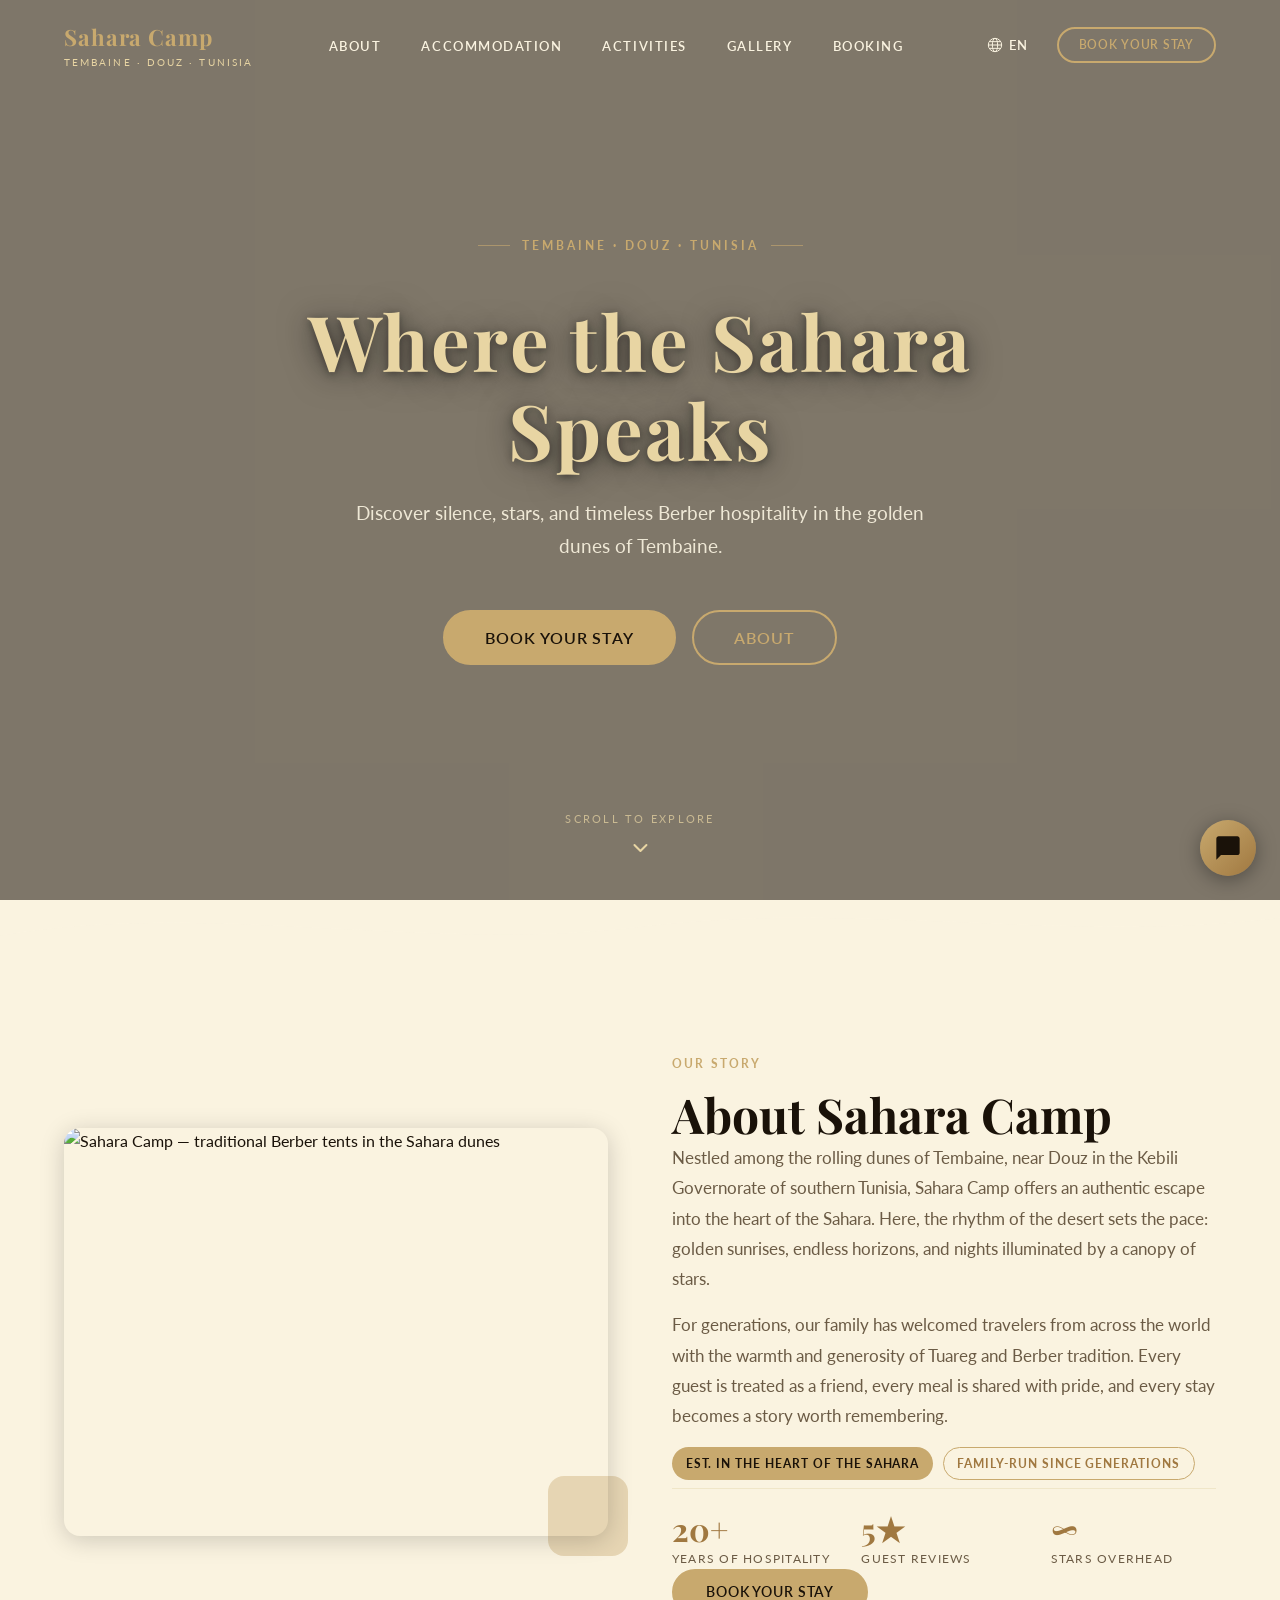
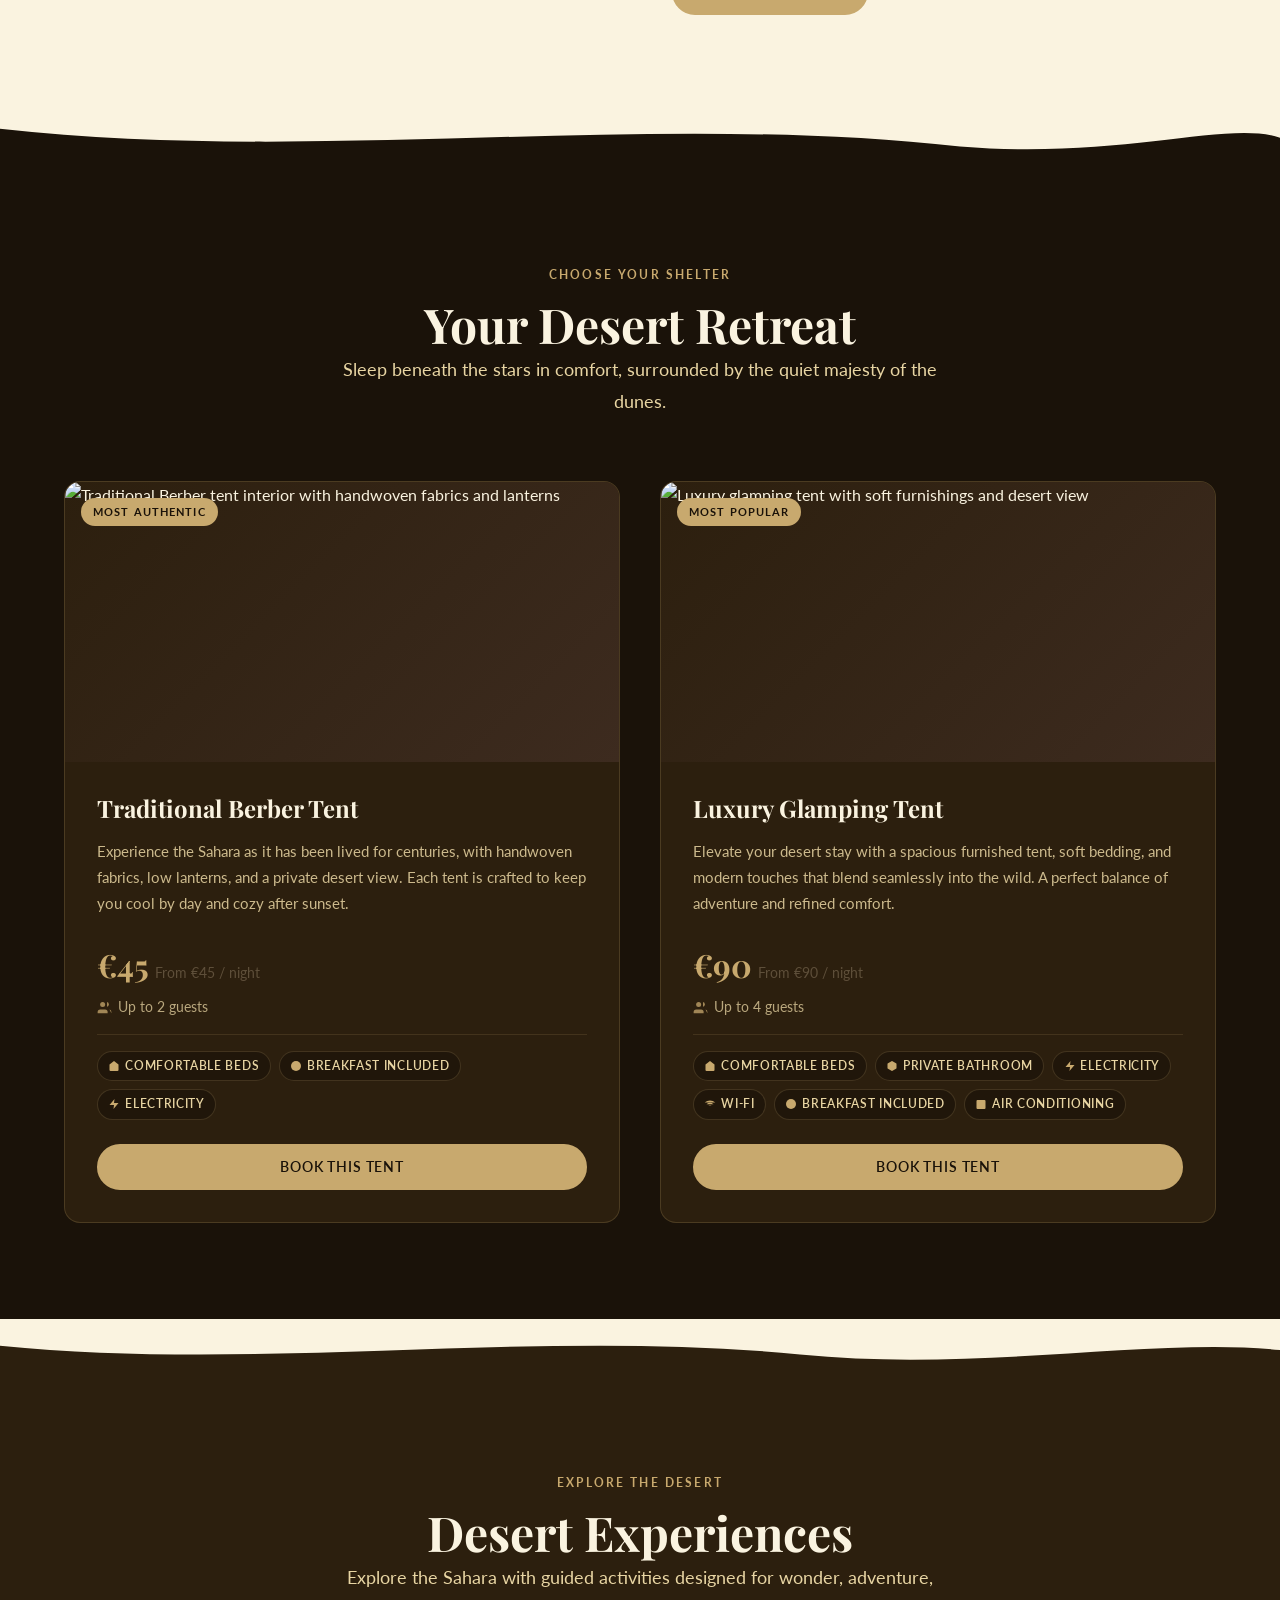
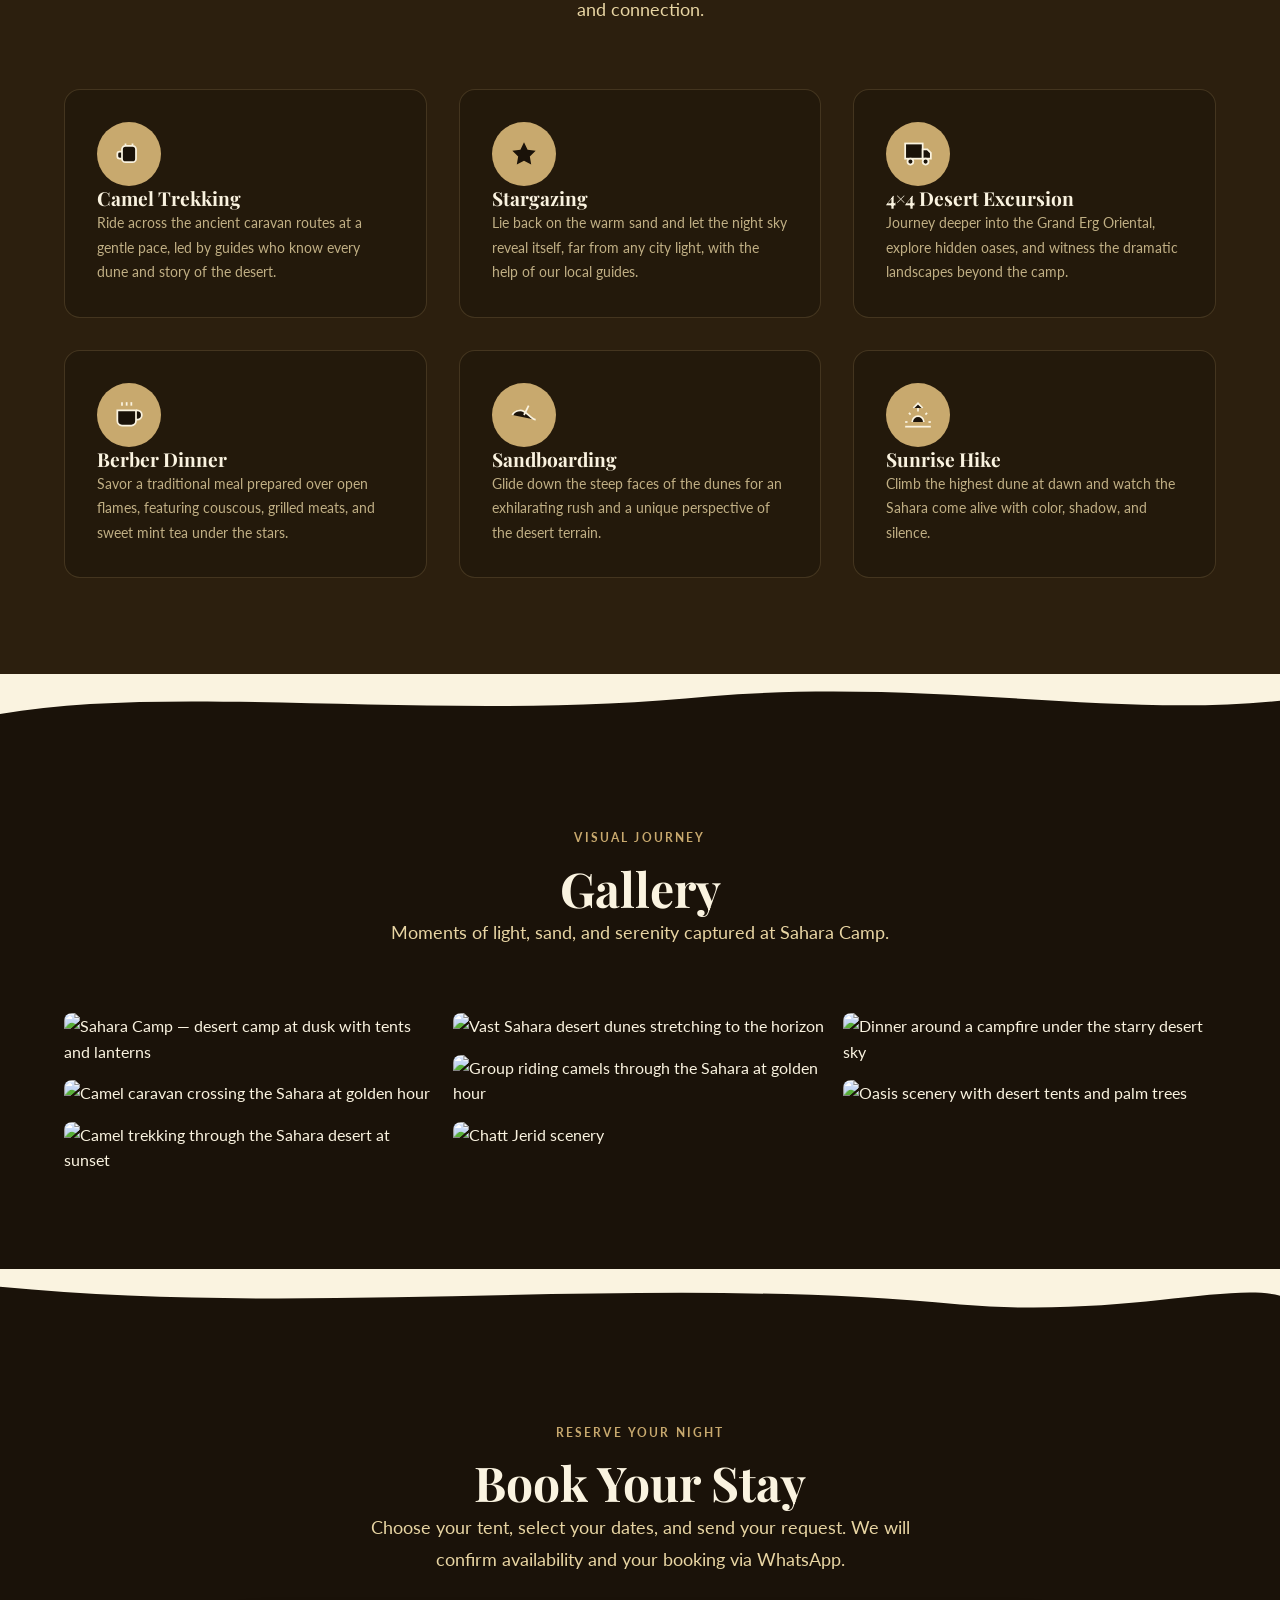
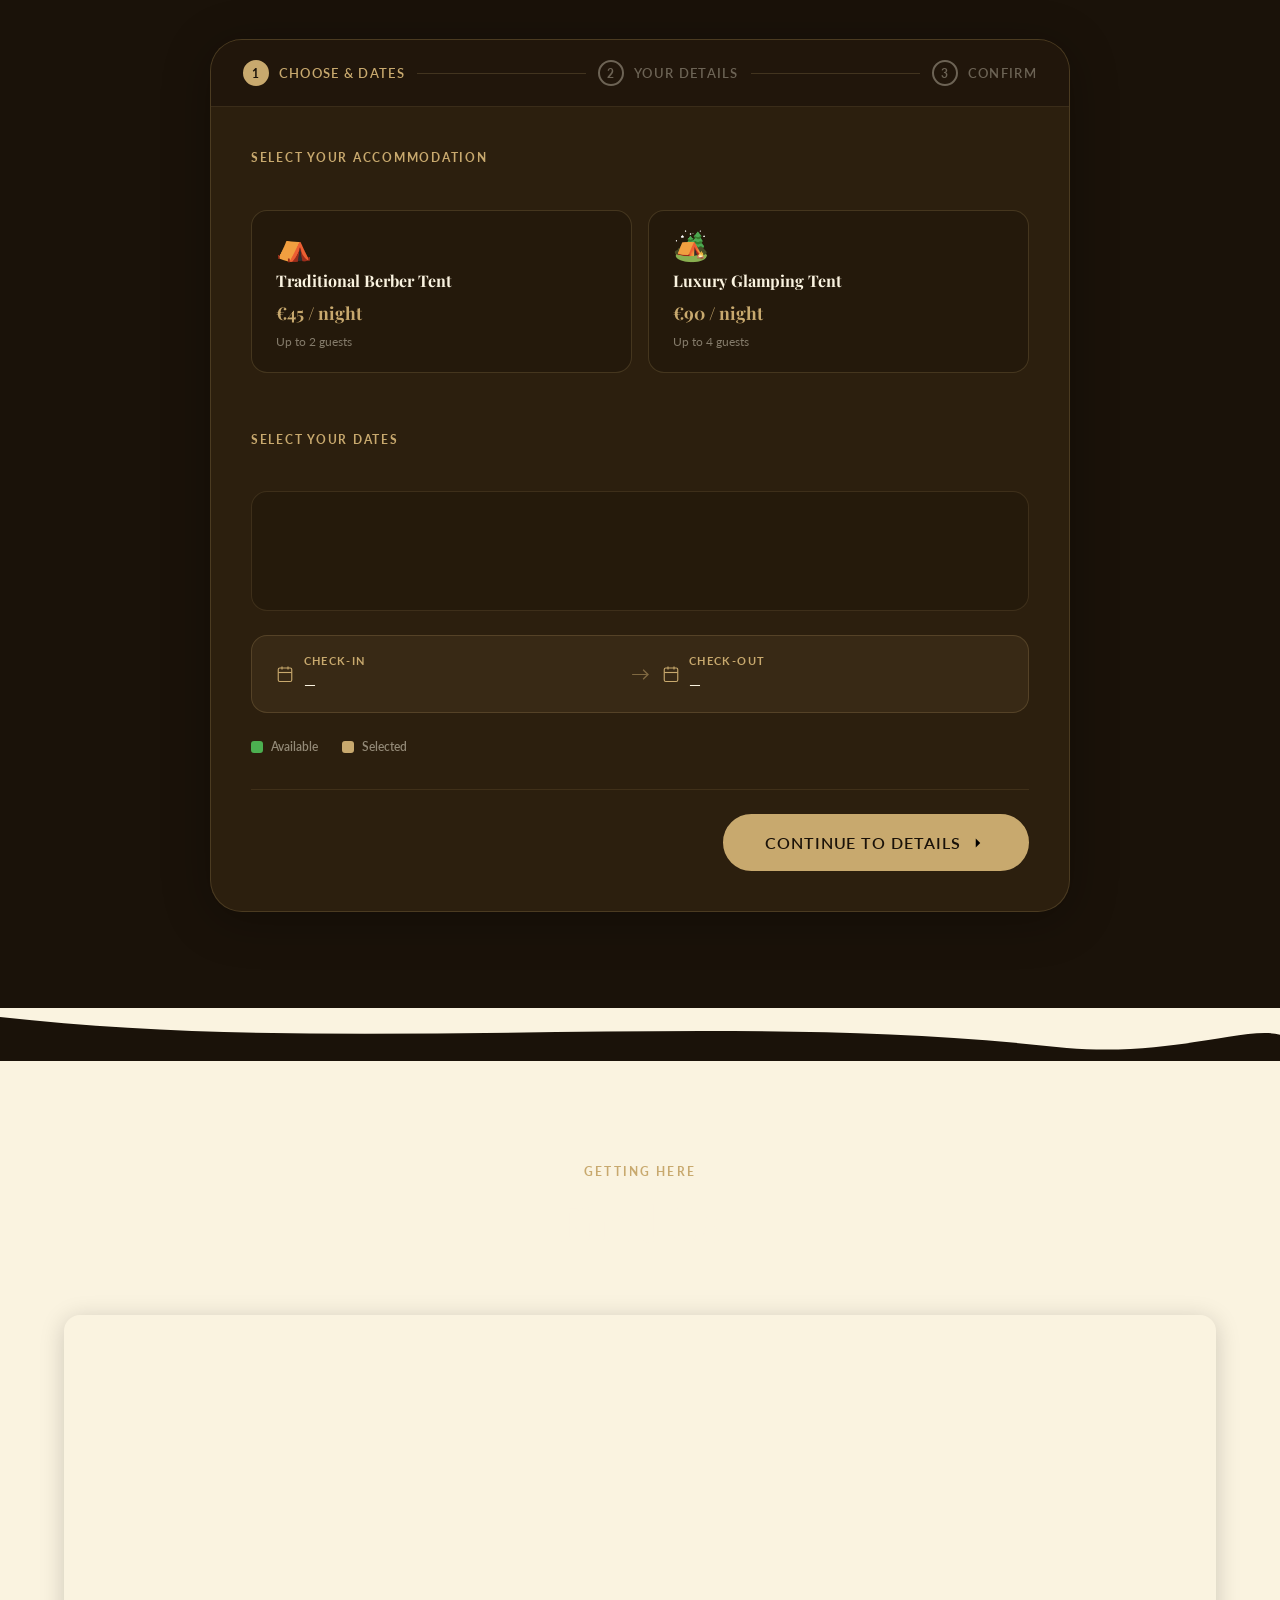
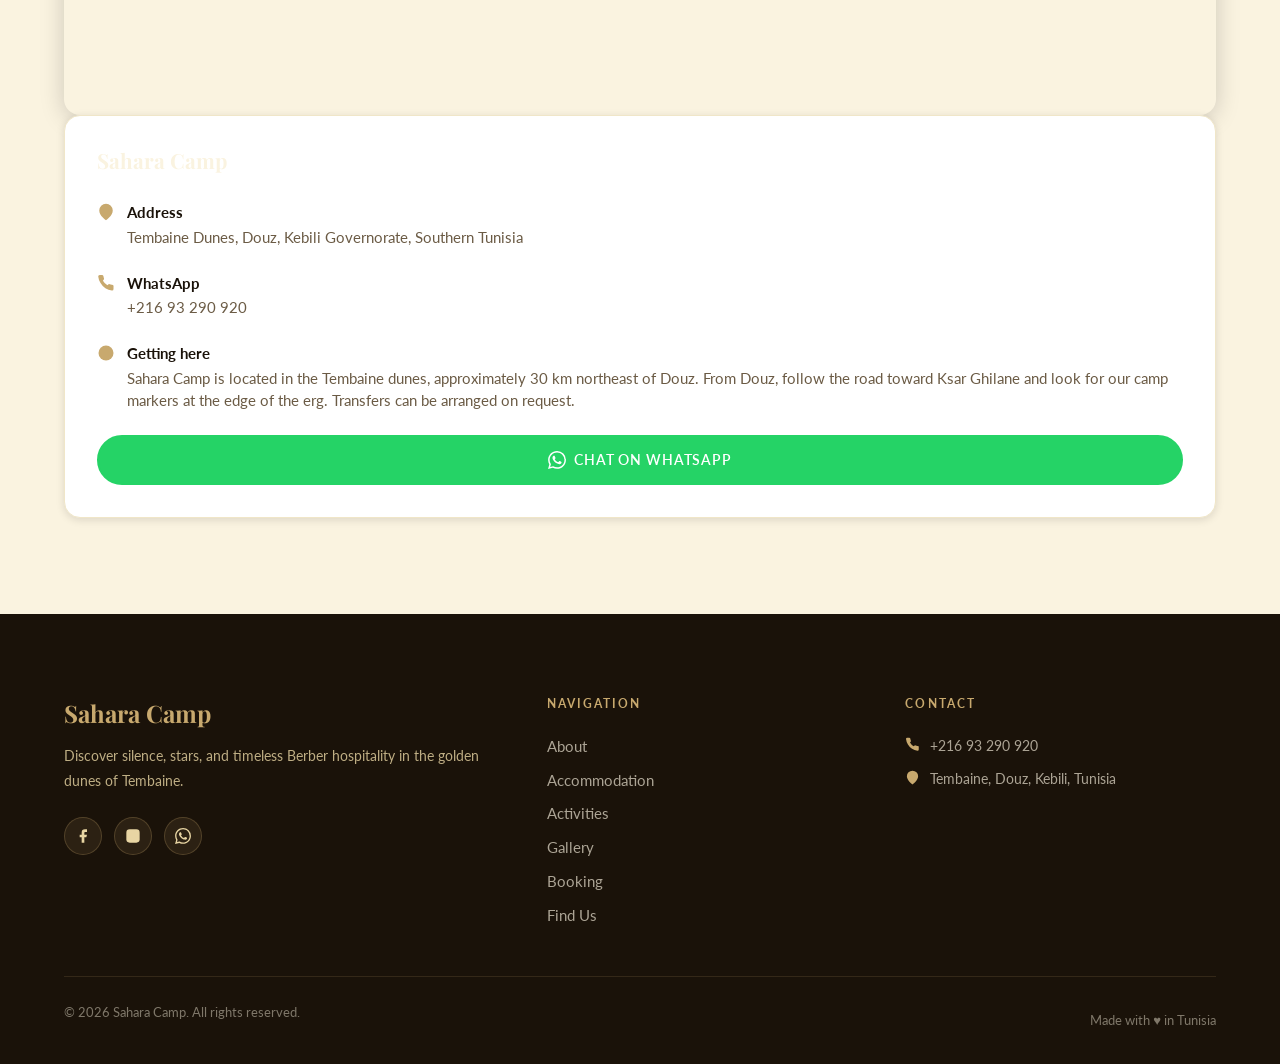
==== commit 423cbdb3: "Finalied website's functionality, added chatbot functionality, simplified the booking process to hap" ====
--- a/index.html
+++ b/index.html
@@ -11,28 +11,26 @@
   <meta name="keywords" content="Sahara camp Tunisia, desert camp Douz, Tembaine camp, Berber tent Tunisia, glamping Sahara, Kebili desert, Tunisia tourism" />
   <meta name="author" content="Sahara Camp" />
   <meta name="robots" content="index, follow" />
-  <link rel="canonical" href="https://sahara-camp-camp.com/" />
+  <link rel="canonical" href="https://sahara-camp.com/" />
 
   <!-- Open Graph / Social -->
   <meta property="og:type" content="website" />
-  <meta property="og:url" content="https://sahara-camp-camp.com/" />
+  <meta property="og:url" content="https://sahara-camp.com/" />
   <meta property="og:title" content="Sahara Camp — Sahara Desert Camp in Tunisia" />
   <meta property="og:description" content="Sleep under the stars in authentic Berber tents or luxury glamping tents at Sahara Camp, Tembaine, Douz, Tunisia." />
-  <meta property="og:image" content="https://sahara-camp-camp.com/images/og-image.jpg" />
+  <meta property="og:image" content="https://images.unsplash.com/photo-1613169620329-6785c004d900?q=85&w=1920&auto=format&fit=crop" />
+  <meta property="og:image:width" content="1920" />
+  <meta property="og:image:height" content="1280" />
   <meta property="og:locale" content="en_US" />
 
   <!-- Twitter Card -->
   <meta name="twitter:card" content="summary_large_image" />
   <meta name="twitter:title" content="Sahara Camp — Sahara Desert Camp in Tunisia" />
   <meta name="twitter:description" content="Sleep under the stars in authentic Berber tents or luxury glamping tents at Sahara Camp." />
-  <meta name="twitter:image" content="https://sahara-camp-camp.com/images/og-image.jpg" />
-
-  <!-- Hreflang alternates -->
-  <link rel="alternate" hreflang="en" href="https://sahara-camp-camp.com/" />
-  <link rel="alternate" hreflang="fr" href="https://sahara-camp-camp.com/" />
-  <link rel="alternate" hreflang="de" href="https://sahara-camp-camp.com/" />
-  <link rel="alternate" hreflang="ru" href="https://sahara-camp-camp.com/" />
-  <link rel="alternate" hreflang="ar" href="https://sahara-camp-camp.com/" />
+  <meta name="twitter:image" content="https://images.unsplash.com/photo-1613169620329-6785c004d900?q=85&w=1920&auto=format&fit=crop" />
+
+  <!-- Hreflang — single URL with client-side language switching -->
+  <link rel="alternate" hreflang="x-default" href="https://sahara-camp.com/" />
 
   <!-- Favicon -->
   <link rel="icon" type="image/svg+xml" href="data:image/svg+xml,<svg xmlns='http://www.w3.org/2000/svg' viewBox='0 0 100 100'><text y='.9em' font-size='90'>🏕️</text></svg>" />
@@ -56,8 +54,9 @@
     "@type": "LodgingBusiness",
     "name": "Sahara Camp",
     "description": "Authentic Sahara desert camp offering traditional Berber tents and luxury glamping in Tembaine, Douz, Tunisia.",
-    "url": "https://sahara-camp-camp.com",
+    "url": "https://sahara-camp.com",
     "telephone": "+21693290920",
+    "image": "https://images.unsplash.com/photo-1613169620329-6785c004d900?q=85&w=1920&auto=format&fit=crop",
     "address": {
       "@type": "PostalAddress",
       "streetAddress": "Tembaine Dunes",
@@ -164,10 +163,8 @@
        ============================================================ -->
   <section id="hero" aria-label="Hero">
 
-    <!-- Background (replace with real image via inline style or img tag) -->
-    <div class="hero__bg" id="hero-bg"
-         style="background-image: url('https://images.unsplash.com/photo-1509316785289-025f5b846b35?w=1920&q=80');">
-    </div>
+    <!-- Background image — URL controlled by js/images.js → hero key -->
+    <div class="hero__bg" id="hero-bg" data-img-key="hero"></div>
     <div class="hero__grain" aria-hidden="true"></div>
     <div class="hero__overlay" aria-hidden="true"></div>
 
@@ -210,7 +207,8 @@
         <!-- Image -->
         <div class="about__image-wrap animate-on-scroll">
           <img
-            src="https://images.unsplash.com/photo-1542314831-068cd1dbfeeb?w=800&q=80"
+            data-img-key="about"
+            src=""
             alt="Sahara Camp — traditional Berber tents in the Sahara dunes"
             class="about__image"
             loading="lazy"
@@ -288,7 +286,8 @@
         <article class="tent-card animate-on-scroll" aria-labelledby="tent-traditional-title">
           <div class="tent-card__image">
             <img
-              src="https://images.unsplash.com/photo-1517760444937-f6397edcbbcd?w=800&q=80"
+              data-img-key="tents.traditional"
+              src=""
               alt="Traditional Berber tent interior with handwoven fabrics and lanterns"
               loading="lazy"
               width="800"
@@ -335,7 +334,8 @@
         <article class="tent-card animate-on-scroll" aria-labelledby="tent-glamping-title">
           <div class="tent-card__image">
             <img
-              src="https://images.unsplash.com/photo-1504280390367-361c6d9f38f4?w=800&q=80"
+              data-img-key="tents.glamping"
+              src=""
               alt="Luxury glamping tent with soft furnishings and desert view"
               loading="lazy"
               width="800"
@@ -508,99 +508,8 @@
         <p data-i18n="gallery.subtitle">Moments of light, sand, and serenity captured at Sahara Camp.</p>
       </div>
 
-      <div class="gallery-grid" role="list" aria-label="Photo gallery">
-
-        <figure class="gallery-item" role="listitem">
-          <img
-            src="https://images.unsplash.com/photo-1509316785289-025f5b846b35?w=600&q=75"
-            data-full="https://images.unsplash.com/photo-1509316785289-025f5b846b35?w=1600&q=90"
-            alt="Golden Sahara dunes at sunset"
-            loading="lazy" width="600" height="800"
-          />
-          <div class="gallery-item__overlay"><span class="gallery-item__caption">Golden Hour Dunes</span></div>
-        </figure>
-
-        <figure class="gallery-item" role="listitem">
-          <img
-            src="https://images.unsplash.com/photo-1542314831-068cd1dbfeeb?w=600&q=75"
-            data-full="https://images.unsplash.com/photo-1542314831-068cd1dbfeeb?w=1600&q=90"
-            alt="Traditional Berber camp tent"
-            loading="lazy" width="600" height="400"
-          />
-          <div class="gallery-item__overlay"><span class="gallery-item__caption">Berber Tent</span></div>
-        </figure>
-
-        <figure class="gallery-item" role="listitem">
-          <img
-            src="https://images.unsplash.com/photo-1440778303588-435521a3e098?w=600&q=75"
-            data-full="https://images.unsplash.com/photo-1440778303588-435521a3e098?w=1600&q=90"
-            alt="Camel caravan crossing the Sahara"
-            loading="lazy" width="600" height="450"
-          />
-          <div class="gallery-item__overlay"><span class="gallery-item__caption">Camel Caravan</span></div>
-        </figure>
-
-        <figure class="gallery-item" role="listitem">
-          <img
-            src="https://images.unsplash.com/photo-1500534314209-a25ddb2bd429?w=600&q=75"
-            data-full="https://images.unsplash.com/photo-1500534314209-a25ddb2bd429?w=1600&q=90"
-            alt="Milky Way over the Sahara desert"
-            loading="lazy" width="600" height="900"
-          />
-          <div class="gallery-item__overlay"><span class="gallery-item__caption">Milky Way</span></div>
-        </figure>
-
-        <figure class="gallery-item" role="listitem">
-          <img
-            src="https://images.unsplash.com/photo-1504280390367-361c6d9f38f4?w=600&q=75"
-            data-full="https://images.unsplash.com/photo-1504280390367-361c6d9f38f4?w=1600&q=90"
-            alt="Luxury glamping tent interior"
-            loading="lazy" width="600" height="400"
-          />
-          <div class="gallery-item__overlay"><span class="gallery-item__caption">Glamping Interior</span></div>
-        </figure>
-
-        <figure class="gallery-item" role="listitem">
-          <img
-            src="https://images.unsplash.com/photo-1468276311594-df7cb65d8df6?w=600&q=75"
-            data-full="https://images.unsplash.com/photo-1468276311594-df7cb65d8df6?w=1600&q=90"
-            alt="Sunrise over the Sahara desert dunes"
-            loading="lazy" width="600" height="400"
-          />
-          <div class="gallery-item__overlay"><span class="gallery-item__caption">Desert Sunrise</span></div>
-        </figure>
-
-        <figure class="gallery-item" role="listitem">
-          <img
-            src="https://images.unsplash.com/photo-1569399079452-a7a6f9d8de78?w=600&q=75"
-            data-full="https://images.unsplash.com/photo-1569399079452-a7a6f9d8de78?w=1600&q=90"
-            alt="Traditional Berber dinner around campfire"
-            loading="lazy" width="600" height="800"
-          />
-          <div class="gallery-item__overlay"><span class="gallery-item__caption">Berber Dinner</span></div>
-        </figure>
-
-        <figure class="gallery-item" role="listitem">
-          <img
-            src="https://images.unsplash.com/photo-1581889470536-467bdbe30cd0?w=600&q=75"
-            data-full="https://images.unsplash.com/photo-1581889470536-467bdbe30cd0?w=1600&q=90"
-            alt="Sandboarding on the Sahara dunes"
-            loading="lazy" width="600" height="450"
-          />
-          <div class="gallery-item__overlay"><span class="gallery-item__caption">Sandboarding</span></div>
-        </figure>
-
-        <figure class="gallery-item" role="listitem">
-          <img
-            src="https://images.unsplash.com/photo-1519583272095-6433daf26b6e?w=600&q=75"
-            data-full="https://images.unsplash.com/photo-1519583272095-6433daf26b6e?w=1600&q=90"
-            alt="Desert oasis with palm trees"
-            loading="lazy" width="600" height="400"
-          />
-          <div class="gallery-item__overlay"><span class="gallery-item__caption">Hidden Oasis</span></div>
-        </figure>
-
-      </div>
+      <!-- Gallery items injected by main.js from js/images.js → gallery array -->
+      <div class="gallery-grid" id="gallery-grid" role="list" aria-label="Photo gallery"></div>
     </div>
   </section>
 
@@ -618,8 +527,8 @@
   </div>
 
 
-  <!-- === DIVIDER (dark → cream) === -->
-  <div class="divider-dunes divider-dunes--cream" aria-hidden="true">
+  <!-- === DIVIDER (gallery → booking, both dark) === -->
+  <div class="divider-dunes divider-dunes--dark" aria-hidden="true">
     <svg viewBox="0 0 1440 60" preserveAspectRatio="none" xmlns="http://www.w3.org/2000/svg">
       <path d="M0,20 C360,55 720,5 1080,40 C1260,55 1380,15 1440,30 L1440,60 L0,60 Z"/>
     </svg>
@@ -629,105 +538,161 @@
   <!-- ============================================================
        BOOKING
        ============================================================ -->
-  <section id="booking" class="section" aria-labelledby="booking-title">
+  <section id="booking" class="section booking-section" aria-labelledby="booking-title">
     <div class="container">
 
       <div class="section__header animate-on-scroll">
         <span class="section__eyebrow">Reserve Your Night</span>
         <h2 id="booking-title" data-i18n="booking.title">Book Your Stay</h2>
-        <p data-i18n="booking.subtitle">Choose your tent, select your dates, and send your request. We will confirm via WhatsApp.</p>
-      </div>
-
-      <div class="booking__layout">
-
-        <!-- LEFT: Calendar + Legend -->
-        <div class="booking__calendar-wrap" style="position:relative;">
-          <div id="booking-loading-overlay" aria-label="Loading availability" aria-live="polite">
-            <span class="spinner" style="width:36px;height:36px;border-width:3px;border-color:rgba(200,169,110,0.3);border-top-color:#A07840;"></span>
-          </div>
-
-          <!-- Litepicker will attach here -->
-          <label class="sr-only" for="checkin">Check-in date</label>
-          <input type="text" id="checkin"  name="checkin"  readonly placeholder="Check-in"  aria-label="Check-in date" />
-          <label class="sr-only" for="checkout">Check-out date</label>
-          <input type="text" id="checkout" name="checkout" readonly placeholder="Check-out" aria-label="Check-out date" style="display:none;" />
-
-          <!-- Legend -->
-          <div class="booking__legend" aria-label="Calendar legend">
-            <div class="booking__legend-item">
-              <span class="booking__legend-swatch booking__legend-swatch--available" aria-hidden="true"></span>
-              <span data-i18n="booking.legend.available">Available</span>
-            </div>
-            <div class="booking__legend-item">
-              <span class="booking__legend-swatch booking__legend-swatch--booked" aria-hidden="true"></span>
-              <span data-i18n="booking.legend.booked">Booked</span>
-            </div>
-            <div class="booking__legend-item">
-              <span class="booking__legend-swatch booking__legend-swatch--selected" aria-hidden="true"></span>
-              <span data-i18n="booking.legend.selected">Selected</span>
-            </div>
-          </div>
-        </div>
-
-        <!-- RIGHT: Form -->
-        <div>
-          <!-- Success state (hidden by default) -->
-          <div class="booking-success" id="booking-success" role="status" aria-live="polite">
-            <div class="booking-success__icon" aria-hidden="true">
-              <svg viewBox="0 0 24 24"><polyline points="20 6 9 17 4 12"/></svg>
-            </div>
-            <h3 class="booking-success__title" data-i18n="booking.success.title">Request Sent!</h3>
-            <p class="booking-success__desc" data-i18n="booking.success.desc">
-              WhatsApp has been opened with your booking details. Sahara Camp will reply shortly to confirm.
-            </p>
-            <a href="#booking" class="btn btn--primary mt-2" onclick="location.reload()">Make another booking</a>
-          </div>
-
-          <!-- Global error -->
-          <div id="booking-global-error" role="alert" aria-live="assertive"></div>
-
-          <!-- Booking Form -->
-          <form id="booking-form" class="booking__form" novalidate aria-label="Booking request form">
-
-            <!-- Tent Type -->
-            <div class="form-group">
-              <label for="tent-type" data-i18n="booking.form.tentType">Tent Type</label>
-              <select id="tent-type" name="tent-type" required aria-required="true">
-                <option value="" data-i18n="booking.form.tentTypePlaceholder">Select a tent</option>
-                <option value="traditional" data-i18n="booking.form.traditional">Traditional Berber Tent</option>
-                <option value="glamping"    data-i18n="booking.form.glamping">Luxury Glamping Tent</option>
-              </select>
-              <span class="form-error" data-field="tentType" role="alert"></span>
-            </div>
-
-            <!-- Dates (populated by Litepicker) -->
-            <div class="form-row">
-              <div class="form-group">
-                <label data-i18n="booking.form.checkin">Check-in</label>
-                <input type="text" id="checkin-display" readonly placeholder="YYYY-MM-DD" aria-label="Check-in date selected" />
-              </div>
-              <div class="form-group">
-                <label data-i18n="booking.form.checkout">Check-out</label>
-                <input type="text" id="checkout-display" readonly placeholder="YYYY-MM-DD" aria-label="Check-out date selected" />
-              </div>
+        <p data-i18n="booking.subtitle">Choose your tent, pick your dates, and send your request — we confirm via WhatsApp.</p>
+      </div>
+
+      <!-- Success screen (shown after submit, hides the card) -->
+      <div class="booking-success" id="booking-success" role="status" aria-live="polite">
+        <div class="booking-success__icon" aria-hidden="true">
+          <svg viewBox="0 0 24 24"><polyline points="20 6 9 17 4 12"/></svg>
+        </div>
+        <h3 class="booking-success__title" data-i18n="booking.success.title">Request Sent!</h3>
+        <p class="booking-success__desc" data-i18n="booking.success.desc">
+          WhatsApp has been opened with your booking details. Sahara Camp will reply shortly to confirm.
+        </p>
+        <button class="btn btn--primary mt-2" onclick="location.reload()">Make another booking</button>
+      </div>
+
+      <!-- Main booking card -->
+      <div class="booking-card" id="booking-card">
+
+        <!-- Step tabs -->
+        <div class="booking-steps" role="tablist" aria-label="Booking steps">
+          <button class="booking-step active" id="step-btn-1" role="tab" aria-selected="true"  aria-controls="step-panel-1" data-step="1">
+            <span class="booking-step__num">1</span>
+            <span class="booking-step__label">Choose &amp; Dates</span>
+          </button>
+          <span class="booking-step__divider" aria-hidden="true"></span>
+          <button class="booking-step" id="step-btn-2" role="tab" aria-selected="false" aria-controls="step-panel-2" data-step="2">
+            <span class="booking-step__num">2</span>
+            <span class="booking-step__label">Your Details</span>
+          </button>
+          <span class="booking-step__divider" aria-hidden="true"></span>
+          <button class="booking-step" id="step-btn-3" role="tab" aria-selected="false" aria-controls="step-panel-3" data-step="3">
+            <span class="booking-step__num">3</span>
+            <span class="booking-step__label">Confirm</span>
+          </button>
+        </div>
+
+        <div id="booking-global-error" role="alert" aria-live="assertive"></div>
+
+        <form id="booking-form" novalidate aria-label="Booking request form">
+
+          <!-- ── STEP 1: Tent + Calendar ────────────────────── -->
+          <div class="booking-panel" id="step-panel-1" role="tabpanel" aria-labelledby="step-btn-1">
+
+            <!-- Tent type selector (visual cards) -->
+            <p class="booking-panel__label">Select your accommodation</p>
+            <div class="tent-choice-grid">
+              <label class="tent-choice" for="tent-traditional">
+                <input type="radio" id="tent-traditional" name="tent-type-radio" value="traditional" />
+                <span class="tent-choice__inner">
+                  <span class="tent-choice__icon">⛺</span>
+                  <span class="tent-choice__name" data-i18n="booking.form.traditional">Traditional Berber Tent</span>
+                  <span class="tent-choice__price">€45 / night</span>
+                  <span class="tent-choice__capacity">Up to 2 guests</span>
+                </span>
+                <span class="tent-choice__check" aria-hidden="true">
+                  <svg viewBox="0 0 24 24"><polyline points="20 6 9 17 4 12"/></svg>
+                </span>
+              </label>
+              <label class="tent-choice" for="tent-glamping">
+                <input type="radio" id="tent-glamping" name="tent-type-radio" value="glamping" />
+                <span class="tent-choice__inner">
+                  <span class="tent-choice__icon">🏕️</span>
+                  <span class="tent-choice__name" data-i18n="booking.form.glamping">Luxury Glamping Tent</span>
+                  <span class="tent-choice__price">€90 / night</span>
+                  <span class="tent-choice__capacity">Up to 4 guests</span>
+                </span>
+                <span class="tent-choice__check" aria-hidden="true">
+                  <svg viewBox="0 0 24 24"><polyline points="20 6 9 17 4 12"/></svg>
+                </span>
+              </label>
+            </div>
+            <span class="form-error" data-field="tentType" role="alert"></span>
+
+            <!-- Calendar (Litepicker inline) -->
+            <p class="booking-panel__label" style="margin-top:2rem;">Select your dates</p>
+            <div class="booking-calendar-container">
+              <!-- Litepicker inline renders here; hidden inputs hold values -->
+              <div id="litepicker-container"></div>
+              <input type="hidden" id="checkin"  name="checkin"  />
+              <input type="hidden" id="checkout" name="checkout" />
+            </div>
+
+            <!-- Selected dates display -->
+            <div class="booking-dates-display" id="booking-dates-display" aria-live="polite">
+              <div class="booking-dates-display__item" id="display-checkin">
+                <svg viewBox="0 0 24 24" aria-hidden="true"><rect x="3" y="4" width="18" height="18" rx="2"/><line x1="16" y1="2" x2="16" y2="6"/><line x1="8" y1="2" x2="8" y2="6"/><line x1="3" y1="10" x2="21" y2="10"/></svg>
+                <div>
+                  <span class="booking-dates-display__label" data-i18n="booking.form.checkin">Check-in</span>
+                  <span class="booking-dates-display__value" id="checkin-display">—</span>
+                </div>
+              </div>
+              <span class="booking-dates-display__arrow" aria-hidden="true">→</span>
+              <div class="booking-dates-display__item" id="display-checkout">
+                <svg viewBox="0 0 24 24" aria-hidden="true"><rect x="3" y="4" width="18" height="18" rx="2"/><line x1="16" y1="2" x2="16" y2="6"/><line x1="8" y1="2" x2="8" y2="6"/><line x1="3" y1="10" x2="21" y2="10"/></svg>
+                <div>
+                  <span class="booking-dates-display__label" data-i18n="booking.form.checkout">Check-out</span>
+                  <span class="booking-dates-display__value" id="checkout-display">—</span>
+                </div>
+              </div>
+              <div class="booking-dates-display__nights" id="display-nights"></div>
             </div>
             <span class="form-error" data-field="dates" role="alert"></span>
 
-            <!-- Guests -->
+            <!-- Legend -->
+            <div class="booking__legend" aria-label="Calendar legend">
+              <div class="booking__legend-item">
+                <span class="booking__legend-swatch booking__legend-swatch--available" aria-hidden="true"></span>
+                <span data-i18n="booking.legend.available">Available</span>
+              </div>
+              <div class="booking__legend-item">
+                <span class="booking__legend-swatch booking__legend-swatch--selected" aria-hidden="true"></span>
+                <span data-i18n="booking.legend.selected">Selected</span>
+              </div>
+            </div>
+
+            <div class="booking-panel__actions">
+              <button type="button" class="btn btn--primary btn--lg" id="step1-next">
+                Continue to Details
+                <svg viewBox="0 0 24 24" width="18" height="18" aria-hidden="true"><polyline points="9 18 15 12 9 6"/></svg>
+              </button>
+            </div>
+          </div>
+
+          <!-- ── STEP 2: Guest details ──────────────────────── -->
+          <div class="booking-panel hidden" id="step-panel-2" role="tabpanel" aria-labelledby="step-btn-2">
+
+            <!-- Guests row -->
             <div class="form-row">
               <div class="form-group">
                 <label for="adults" data-i18n="booking.form.adults">Adults</label>
-                <input type="number" id="adults" name="adults" min="1" max="10" value="2" required aria-required="true" />
+                <div class="counter-input">
+                  <button type="button" class="counter-btn" data-target="adults" data-delta="-1" aria-label="Fewer adults">−</button>
+                  <input type="number" id="adults" name="adults" min="1" max="10" value="2" required aria-required="true" readonly />
+                  <button type="button" class="counter-btn" data-target="adults" data-delta="1"  aria-label="More adults">+</button>
+                </div>
                 <span class="form-error" data-field="adults" role="alert"></span>
               </div>
               <div class="form-group">
                 <label for="children" data-i18n="booking.form.children">Children</label>
-                <input type="number" id="children" name="children" min="0" max="10" value="0" />
+                <div class="counter-input">
+                  <button type="button" class="counter-btn" data-target="children" data-delta="-1" aria-label="Fewer children">−</button>
+                  <input type="number" id="children" name="children" min="0" max="10" value="0" readonly />
+                  <button type="button" class="counter-btn" data-target="children" data-delta="1"  aria-label="More children">+</button>
+                </div>
                 <span class="form-error" data-field="guests" role="alert"></span>
               </div>
             </div>
 
-            <!-- Full Name -->
+            <!-- Name -->
             <div class="form-group">
               <label for="guest-name" data-i18n="booking.form.name">Full Name</label>
               <input type="text" id="guest-name" name="guest-name" required aria-required="true"
@@ -735,53 +700,100 @@
               <span class="form-error" data-field="name" role="alert"></span>
             </div>
 
-            <!-- Email -->
+            <!-- Email + Phone -->
+            <div class="form-row">
+              <div class="form-group">
+                <label for="email" data-i18n="booking.form.email">Email</label>
+                <input type="email" id="email" name="email" required aria-required="true"
+                       autocomplete="email" placeholder="sophie@example.com" />
+                <span class="form-error" data-field="email" role="alert"></span>
+              </div>
+              <div class="form-group">
+                <label for="phone" data-i18n="booking.form.phone">Phone</label>
+                <input type="tel" id="phone" name="phone" required aria-required="true"
+                       autocomplete="tel" placeholder="+49 170 123 4567" />
+                <span class="form-error" data-field="phone" role="alert"></span>
+              </div>
+            </div>
+
+            <!-- Special requests -->
             <div class="form-group">
-              <label for="email" data-i18n="booking.form.email">Email</label>
-              <input type="email" id="email" name="email" required aria-required="true"
-                     autocomplete="email" placeholder="sophie@example.com" />
-              <span class="form-error" data-field="email" role="alert"></span>
-            </div>
-
-            <!-- Phone -->
-            <div class="form-group">
-              <label for="phone" data-i18n="booking.form.phone">Phone</label>
-              <input type="tel" id="phone" name="phone" required aria-required="true"
-                     autocomplete="tel" placeholder="+49 170 123 4567" />
-              <span class="form-error" data-field="phone" role="alert"></span>
-            </div>
-
-            <!-- Special Requests -->
-            <div class="form-group">
-              <label for="special-req" data-i18n="booking.form.special">Special Requests</label>
+              <label for="special-req" data-i18n="booking.form.special">Special Requests <span style="font-weight:400;opacity:0.6;">(optional)</span></label>
               <textarea id="special-req" name="special-req" rows="3"
-                        data-i18n-placeholder="booking.form.specialPlaceholder"
-                        placeholder="Dietary needs, celebration, preferred activities..."></textarea>
-            </div>
-
-            <!-- Price Preview (populated by JS) -->
-            <div class="price-preview" id="price-preview" aria-live="polite"></div>
-
-            <!-- Submit -->
-            <button type="submit" id="booking-submit" class="btn btn--whatsapp btn--lg w-full">
-              <svg viewBox="0 0 24 24" fill="white" width="20" height="20" aria-hidden="true">
-                <path d="M17.472 14.382c-.297-.149-1.758-.867-2.03-.967-.273-.099-.471-.148-.67.15-.197.297-.767.966-.94 1.164-.173.199-.347.223-.644.075-.297-.15-1.255-.463-2.39-1.475-.883-.788-1.48-1.761-1.653-2.059-.173-.297-.018-.458.13-.606.134-.133.298-.347.446-.52.149-.174.198-.298.298-.497.099-.198.05-.371-.025-.52-.075-.149-.669-1.612-.916-2.207-.242-.579-.487-.5-.669-.51-.173-.008-.371-.01-.57-.01-.198 0-.52.074-.792.372-.272.297-1.04 1.016-1.04 2.479 0 1.462 1.065 2.875 1.213 3.074.149.198 2.096 3.2 5.077 4.487.709.306 1.262.489 1.694.625.712.227 1.36.195 1.871.118.571-.085 1.758-.719 2.006-1.413.248-.694.248-1.289.173-1.413-.074-.124-.272-.198-.57-.347m-5.421 7.403h-.004a9.87 9.87 0 01-5.031-1.378l-.361-.214-3.741.982.998-3.648-.235-.374a9.86 9.86 0 01-1.51-5.26c.001-5.45 4.436-9.884 9.888-9.884 2.64 0 5.122 1.03 6.988 2.898a9.825 9.825 0 012.893 6.994c-.003 5.45-4.437 9.884-9.885 9.884m8.413-18.297A11.815 11.815 0 0012.05 0C5.495 0 .16 5.335.157 11.892c0 2.096.547 4.142 1.588 5.945L.057 24l6.305-1.654a11.882 11.882 0 005.683 1.448h.005c6.554 0 11.89-5.335 11.893-11.893a11.821 11.821 0 00-3.48-8.413z"/>
-              </svg>
-              <span data-i18n="booking.form.submit">Request Booking via WhatsApp</span>
-            </button>
-
-            <p style="font-size:0.78rem;color:var(--color-text-light);text-align:center;margin-top:-0.5rem;">
-              You will be redirected to WhatsApp to send your booking request. The camp owner will confirm shortly.
+                        placeholder="Dietary needs, celebration, preferred activities…"></textarea>
+            </div>
+
+            <div class="booking-panel__actions">
+              <button type="button" class="btn btn--outline" id="step2-back">
+                <svg viewBox="0 0 24 24" width="18" height="18" aria-hidden="true"><polyline points="15 18 9 12 15 6"/></svg>
+                Back
+              </button>
+              <button type="button" class="btn btn--primary btn--lg" id="step2-next">
+                Review &amp; Confirm
+                <svg viewBox="0 0 24 24" width="18" height="18" aria-hidden="true"><polyline points="9 18 15 12 9 6"/></svg>
+              </button>
+            </div>
+          </div>
+
+          <!-- ── STEP 3: Review + Submit ─────────────────────── -->
+          <div class="booking-panel hidden" id="step-panel-3" role="tabpanel" aria-labelledby="step-btn-3">
+
+            <p class="booking-panel__label">Review your booking</p>
+
+            <!-- Summary card -->
+            <div class="booking-summary">
+              <div class="booking-summary__row">
+                <span class="booking-summary__key">Tent</span>
+                <span class="booking-summary__val" id="summary-tent">—</span>
+              </div>
+              <div class="booking-summary__row">
+                <span class="booking-summary__key" data-i18n="booking.form.checkin">Check-in</span>
+                <span class="booking-summary__val" id="summary-checkin">—</span>
+              </div>
+              <div class="booking-summary__row">
+                <span class="booking-summary__key" data-i18n="booking.form.checkout">Check-out</span>
+                <span class="booking-summary__val" id="summary-checkout">—</span>
+              </div>
+              <div class="booking-summary__row">
+                <span class="booking-summary__key">Guests</span>
+                <span class="booking-summary__val" id="summary-guests">—</span>
+              </div>
+              <div class="booking-summary__row">
+                <span class="booking-summary__key">Name</span>
+                <span class="booking-summary__val" id="summary-name">—</span>
+              </div>
+              <div class="booking-summary__row booking-summary__row--total">
+                <span class="booking-summary__key">Estimated Total</span>
+                <span class="booking-summary__val" id="summary-total">—</span>
+              </div>
+            </div>
+
+            <p class="booking-note">
+              <svg viewBox="0 0 24 24" width="16" height="16" aria-hidden="true" style="flex-shrink:0;margin-top:2px;"><circle cx="12" cy="12" r="10"/><line x1="12" y1="8" x2="12" y2="12"/><line x1="12" y1="16" x2="12.01" y2="16"/></svg>
+              Clicking the button below will open WhatsApp with all your details pre-filled. The camp owner will reply to confirm your booking.
             </p>
 
-          </form>
-        </div>
-      </div>
+            <div class="booking-panel__actions">
+              <button type="button" class="btn btn--outline" id="step3-back">
+                <svg viewBox="0 0 24 24" width="18" height="18" aria-hidden="true"><polyline points="15 18 9 12 15 6"/></svg>
+                Back
+              </button>
+              <button type="submit" id="booking-submit" class="btn btn--whatsapp btn--lg">
+                <svg viewBox="0 0 24 24" fill="white" width="20" height="20" aria-hidden="true">
+                  <path d="M17.472 14.382c-.297-.149-1.758-.867-2.03-.967-.273-.099-.471-.148-.67.15-.197.297-.767.966-.94 1.164-.173.199-.347.223-.644.075-.297-.15-1.255-.463-2.39-1.475-.883-.788-1.48-1.761-1.653-2.059-.173-.297-.018-.458.13-.606.134-.133.298-.347.446-.52.149-.174.198-.298.298-.497.099-.198.05-.371-.025-.52-.075-.149-.669-1.612-.916-2.207-.242-.579-.487-.5-.669-.51-.173-.008-.371-.01-.57-.01-.198 0-.52.074-.792.372-.272.297-1.04 1.016-1.04 2.479 0 1.462 1.065 2.875 1.213 3.074.149.198 2.096 3.2 5.077 4.487.709.306 1.262.489 1.694.625.712.227 1.36.195 1.871.118.571-.085 1.758-.719 2.006-1.413.248-.694.248-1.289.173-1.413-.074-.124-.272-.198-.57-.347m-5.421 7.403h-.004a9.87 9.87 0 01-5.031-1.378l-.361-.214-3.741.982.998-3.648-.235-.374a9.86 9.86 0 01-1.51-5.26c.001-5.45 4.436-9.884 9.888-9.884 2.64 0 5.122 1.03 6.988 2.898a9.825 9.825 0 012.893 6.994c-.003 5.45-4.437 9.884-9.885 9.884m8.413-18.297A11.815 11.815 0 0012.05 0C5.495 0 .16 5.335.157 11.892c0 2.096.547 4.142 1.588 5.945L.057 24l6.305-1.654a11.882 11.882 0 005.683 1.448h.005c6.554 0 11.89-5.335 11.893-11.893a11.821 11.821 0 00-3.48-8.413z"/>
+                </svg>
+                <span data-i18n="booking.form.submit">Send Booking via WhatsApp</span>
+              </button>
+            </div>
+          </div>
+
+        </form>
+      </div><!-- /.booking-card -->
     </div>
   </section>
 
 
-  <!-- === DIVIDER (cream → dark for location) === -->
+  <!-- === DIVIDER (booking → location, both dark) === -->
   <div class="divider-dunes divider-dunes--dark" aria-hidden="true">
     <svg viewBox="0 0 1440 60" preserveAspectRatio="none" xmlns="http://www.w3.org/2000/svg">
       <path d="M0,10 C400,55 800,0 1200,45 C1320,55 1400,20 1440,30 L1440,60 L0,60 Z"/>
@@ -805,7 +817,7 @@
         <!-- Map -->
         <div class="location__map-wrap">
           <iframe
-            src="https://www.google.com/maps/embed?pb=!1m18!1m12!1m3!1d3330.0!2d9.0160!3d33.4547!2m3!1f0!2f0!3f0!3m2!1i1024!2i768!4f13.1!3m3!1m2!1s0x0%3A0x0!2sTembaine%2C+Douz%2C+Tunisia!5e0!3m2!1sen!2stn!4v1680000000000"
+            src="https://www.google.com/maps?q=33.4547,9.0160&z=12&output=embed"
             title="Sahara Camp location on Google Maps"
             loading="lazy"
             referrerpolicy="no-referrer-when-downgrade"
@@ -925,61 +937,48 @@
   </footer>
 
 
+  <!-- Chatbot widget -->
+  <div id="chatbot-widget" class="chatbot-widget" aria-hidden="true">
+    <div class="chatbot__window" role="dialog" aria-modal="true" aria-labelledby="chatbot-title" aria-describedby="chatbot-subtitle">
+      <div class="chatbot__header">
+        <div class="chatbot__brand">
+          <strong class="chatbot__title" id="chatbot-title">Sahara Camp</strong>
+          <span class="chatbot__subtitle" id="chatbot-subtitle">Ask us anything</span>
+        </div>
+        <button class="chatbot__close" type="button" aria-label="Close chat" onclick="document.getElementById('chatbot-widget').classList.remove('chatbot--open')">×</button>
+      </div>
+      <div class="chatbot__body" id="chatbot-body"></div>
+    </div>
+    <button id="chatbot-toggle" class="chatbot-toggle" type="button" aria-label="Open chat" aria-expanded="false"
+      onclick="var w=document.getElementById('chatbot-widget'); w.classList.toggle('chatbot--open'); this.setAttribute('aria-expanded', w.classList.contains('chatbot--open'));">
+      <svg viewBox="0 0 24 24" fill="currentColor" width="28" height="28" aria-hidden="true">
+        <path d="M20 2H4c-1.1 0-2 .9-2 2v18l4-4h14c1.1 0 2-.9 2-2V4c0-1.1-.9-2-2-2z"/>
+      </svg>
+    </button>
+  </div>
+
+
   <!-- ============================================================
        SCRIPTS
        ============================================================ -->
 
-  <!-- Supabase JS v2 (CDN) — exposes window.supabase as the module namespace -->
-  <script src="https://cdn.jsdelivr.net/npm/@supabase/supabase-js@2/dist/umd/supabase.min.js"></script>
-  <script>
-    /* The UMD bundle sets window.supabase to the module object {createClient, …}.
-       supabase-client.js reads window.supabaseJs, so alias it here.
-       We then reset window.supabase to undefined so supabase-client.js
-       can assign the initialised client back to it. */
-    window.supabaseJs = window.supabase;
-    window.supabase   = undefined;
-  </script>
+  <!-- Image config — load first so applyImages() can run on DOMContentLoaded -->
+  <script src="js/images.js"></script>
 
   <!-- Litepicker -->
   <script src="https://cdn.jsdelivr.net/npm/litepicker/dist/litepicker.js"></script>
 
   <!-- Our scripts (order matters) -->
   <script src="js/translations.js"></script>
-  <script src="js/supabase-client.js"></script>
   <script src="js/main.js"></script>
   <script src="js/booking.js"></script>
-
-  <!-- Inline init: footer year + sync checkin/checkout display -->
+  <script src="js/chatbot.js"></script>
+
+  <!-- Footer year -->
   <script>
     'use strict';
-    // Footer year
     const yearEl = document.getElementById('footer-year');
     if (yearEl) yearEl.textContent = new Date().getFullYear();
-
-    // Sync hidden Litepicker inputs to visible display inputs in the form
-    // (Litepicker attaches to #checkin / #checkout which are outside the form for calendar positioning;
-    //  the form reads those values directly.)
-    document.addEventListener('DOMContentLoaded', function () {
-      const checkin        = document.getElementById('checkin');
-      const checkout       = document.getElementById('checkout');
-      const checkinDisplay = document.getElementById('checkin-display');
-      const checkoutDisplay= document.getElementById('checkout-display');
-
-      if (!checkin || !checkinDisplay) return;
-
-      const sync = function () {
-        if (checkinDisplay)  checkinDisplay.value  = checkin.value  || '';
-        if (checkoutDisplay) checkoutDisplay.value = checkout ? checkout.value : '';
-      };
-
-      // Observe value changes (Litepicker sets value programmatically)
-      const observer = new MutationObserver(sync);
-      observer.observe(checkin, { attributes: true, attributeFilter: ['value'] });
-      if (checkout) observer.observe(checkout, { attributes: true, attributeFilter: ['value'] });
-
-      // Also poll briefly since Litepicker may update via property not attribute
-      setInterval(sync, 300);
-    });
   </script>
 
 </body>
--- a/css/style.css
+++ b/css/style.css
@@ -1234,94 +1234,382 @@
 
 
 /* === BOOKING SECTION === */
-#booking { background-color: var(--color-cream); }
-
-.booking__layout {
+.booking-section {
+  background-color: var(--color-night);
+  color: var(--color-cream);
+}
+
+.booking-section .section__header p { color: var(--color-sand-light); }
+.booking-section .section__eyebrow  { color: var(--color-sand); }
+.booking-section h2                  { color: var(--color-cream); }
+
+/* ── Booking card ── */
+.booking-card {
+  background-color: var(--color-night-mid);
+  border: 1px solid rgba(200, 169, 110, 0.2);
+  border-radius: var(--radius-xl);
+  overflow: hidden;
+  max-width: 860px;
+  margin: 0 auto;
+  box-shadow: var(--shadow-lg);
+}
+
+/* ── Step tabs ── */
+.booking-steps {
+  display: flex;
+  align-items: center;
+  background-color: rgba(26, 18, 9, 0.6);
+  border-bottom: 1px solid rgba(200, 169, 110, 0.15);
+  padding: 0 2rem;
+}
+
+.booking-step {
+  display: flex;
+  align-items: center;
+  gap: 0.6rem;
+  padding: 1.25rem 0;
+  background: none;
+  border: none;
+  cursor: default;
+  color: rgba(250, 243, 224, 0.35);
+  font-size: 0.82rem;
+  font-weight: 600;
+  text-transform: uppercase;
+  letter-spacing: 0.1em;
+  white-space: nowrap;
+  transition: color var(--transition);
+  pointer-events: none;
+}
+
+.booking-step.active { color: var(--color-sand); }
+.booking-step.done   { color: rgba(200, 169, 110, 0.6); }
+
+.booking-step__num {
+  width: 26px;
+  height: 26px;
+  border-radius: 50%;
+  border: 2px solid currentColor;
+  display: flex;
+  align-items: center;
+  justify-content: center;
+  font-size: 0.75rem;
+  font-weight: 700;
+  flex-shrink: 0;
+  transition: background-color var(--transition), border-color var(--transition);
+}
+
+.booking-step.active .booking-step__num {
+  background-color: var(--color-sand);
+  border-color: var(--color-sand);
+  color: var(--color-night);
+}
+
+.booking-step.done .booking-step__num {
+  background-color: rgba(200, 169, 110, 0.2);
+}
+
+.booking-step__divider {
+  flex: 1;
+  height: 1px;
+  background-color: rgba(200, 169, 110, 0.2);
+  margin: 0 0.75rem;
+}
+
+/* ── Panels ── */
+.booking-panel {
+  padding: 2.5rem;
+  display: flex;
+  flex-direction: column;
+  gap: 1.5rem;
+}
+
+.booking-panel.hidden { display: none; }
+
+.booking-panel__label {
+  font-size: 0.78rem;
+  font-weight: 700;
+  text-transform: uppercase;
+  letter-spacing: 0.14em;
+  color: var(--color-sand);
+}
+
+.booking-panel__actions {
+  display: flex;
+  align-items: center;
+  justify-content: flex-end;
+  gap: 1rem;
+  margin-top: 0.5rem;
+  padding-top: 1.5rem;
+  border-top: 1px solid rgba(200, 169, 110, 0.12);
+}
+
+/* ── Tent choice cards ── */
+.tent-choice-grid {
   display: grid;
   grid-template-columns: 1fr 1fr;
-  gap: 4rem;
-  align-items: start;
-}
-
-.booking__calendar-wrap {
-  position: sticky;
-  top: 6rem;
-}
-
+  gap: 1rem;
+}
+
+.tent-choice {
+  display: flex;
+  align-items: stretch;
+  position: relative;
+  cursor: pointer;
+}
+
+.tent-choice input[type="radio"] {
+  position: absolute;
+  opacity: 0;
+  width: 0;
+  height: 0;
+}
+
+.tent-choice__inner {
+  display: flex;
+  flex-direction: column;
+  gap: 0.3rem;
+  padding: 1.25rem 1.5rem;
+  border: 1.5px solid rgba(200, 169, 110, 0.2);
+  border-radius: var(--radius-lg);
+  background-color: rgba(26, 18, 9, 0.4);
+  transition: border-color var(--transition), background-color var(--transition);
+  width: 100%;
+}
+
+.tent-choice:hover .tent-choice__inner {
+  border-color: rgba(200, 169, 110, 0.5);
+  background-color: rgba(200, 169, 110, 0.06);
+}
+
+.tent-choice input:checked ~ .tent-choice__inner {
+  border-color: var(--color-sand);
+  background-color: rgba(200, 169, 110, 0.1);
+}
+
+.tent-choice__check {
+  position: absolute;
+  top: 0.75rem;
+  right: 0.75rem;
+  width: 22px;
+  height: 22px;
+  border-radius: 50%;
+  background-color: var(--color-sand);
+  display: none;
+  align-items: center;
+  justify-content: center;
+  flex-shrink: 0;
+}
+
+.tent-choice__check svg {
+  width: 13px;
+  height: 13px;
+  stroke: var(--color-night);
+  stroke-width: 2.5;
+  fill: none;
+  stroke-linecap: round;
+  stroke-linejoin: round;
+}
+
+.tent-choice input:checked ~ .tent-choice__check { display: flex; }
+
+.tent-choice__icon  { font-size: 1.8rem; line-height: 1; margin-bottom: 0.25rem; }
+.tent-choice__name  { font-family: var(--font-heading); font-size: 1rem; font-weight: 700; color: var(--color-cream); }
+.tent-choice__price { font-size: 1.1rem; font-family: var(--font-heading); color: var(--color-sand); font-weight: 700; }
+.tent-choice__capacity { font-size: 0.78rem; color: rgba(250, 243, 224, 0.45); }
+
+/* ── Calendar container ── */
+.booking-calendar-container {
+  background-color: rgba(26, 18, 9, 0.3);
+  border: 1px solid rgba(200, 169, 110, 0.15);
+  border-radius: var(--radius-lg);
+  padding: 1rem;
+  display: flex;
+  flex-direction: column;
+  align-items: center;
+  min-height: 120px;
+  position: relative;
+}
+
+/* ── Calendar inline Litepicker overrides ── */
+#litepicker-container .litepicker {
+  background: transparent !important;
+  border: none !important;
+  box-shadow: none !important;
+  width: 100% !important;
+}
+
+#litepicker-container .litepicker .container__months {
+  background: transparent !important;
+  box-shadow: none !important;
+  flex-wrap: wrap;
+  gap: 0.5rem;
+}
+
+#litepicker-container .litepicker .month-item {
+  background: transparent !important;
+}
+
+#litepicker-container .litepicker .month-item-header,
+#litepicker-container .litepicker .month-item-header div {
+  color: var(--color-cream) !important;
+  font-family: var(--font-heading) !important;
+  font-size: 1rem !important;
+}
+
+#litepicker-container .litepicker .button-previous-month svg,
+#litepicker-container .litepicker .button-next-month svg {
+  fill: var(--color-sand) !important;
+}
+
+#litepicker-container .litepicker .month-item-weekdays-row > div {
+  color: var(--color-sand) !important;
+  font-size: 0.72rem !important;
+  font-weight: 700 !important;
+  text-transform: uppercase !important;
+  letter-spacing: 0.08em !important;
+}
+
+#litepicker-container .litepicker .day-item {
+  color: var(--color-cream) !important;
+  border-radius: var(--radius-sm) !important;
+  transition: background-color 0.15s ease !important;
+}
+
+#litepicker-container .litepicker .day-item:hover {
+  background-color: rgba(200, 169, 110, 0.25) !important;
+  color: var(--color-sand-light) !important;
+}
+
+#litepicker-container .litepicker .day-item.is-start-date,
+#litepicker-container .litepicker .day-item.is-end-date {
+  background-color: var(--color-sand) !important;
+  color: var(--color-night) !important;
+  font-weight: 700 !important;
+}
+
+#litepicker-container .litepicker .day-item.is-in-range {
+  background-color: rgba(200, 169, 110, 0.18) !important;
+  color: var(--color-sand-light) !important;
+  border-radius: 0 !important;
+}
+
+#litepicker-container .litepicker .day-item.is-today {
+  color: var(--color-sand) !important;
+  font-weight: 700 !important;
+  border: 1.5px solid rgba(200, 169, 110, 0.4) !important;
+}
+
+/* ── Selected dates display ── */
+.booking-dates-display {
+  display: flex;
+  align-items: center;
+  gap: 0.75rem;
+  background-color: rgba(200, 169, 110, 0.08);
+  border: 1px solid rgba(200, 169, 110, 0.2);
+  border-radius: var(--radius-lg);
+  padding: 1rem 1.5rem;
+  flex-wrap: wrap;
+}
+
+.booking-dates-display__item {
+  display: flex;
+  align-items: center;
+  gap: 0.6rem;
+  flex: 1;
+  min-width: 120px;
+}
+
+.booking-dates-display__item svg {
+  width: 18px;
+  height: 18px;
+  stroke: var(--color-sand);
+  fill: none;
+  stroke-width: 1.5;
+  flex-shrink: 0;
+}
+
+.booking-dates-display__label {
+  display: block;
+  font-size: 0.7rem;
+  text-transform: uppercase;
+  letter-spacing: 0.12em;
+  color: var(--color-sand);
+  font-weight: 700;
+}
+
+.booking-dates-display__value {
+  display: block;
+  font-size: 0.95rem;
+  color: var(--color-cream);
+  font-weight: 600;
+  margin-top: 0.1rem;
+}
+
+.booking-dates-display__arrow {
+  color: var(--color-sand);
+  font-size: 1.2rem;
+  opacity: 0.5;
+  flex-shrink: 0;
+}
+
+.booking-dates-display__nights {
+  display: none;
+  align-items: center;
+  justify-content: center;
+  background-color: var(--color-sand);
+  color: var(--color-night);
+  font-size: 0.78rem;
+  font-weight: 700;
+  text-transform: uppercase;
+  letter-spacing: 0.08em;
+  padding: 0.3rem 0.75rem;
+  border-radius: var(--radius-xl);
+  white-space: nowrap;
+  margin-left: auto;
+}
+
+/* ── Legend ── */
 .booking__legend {
   display: flex;
   flex-direction: row;
   gap: 1.5rem;
   flex-wrap: wrap;
-  margin-top: 1.25rem;
 }
 
 .booking__legend-item {
   display: flex;
   align-items: center;
   gap: 0.5rem;
-  font-size: 0.82rem;
-  color: var(--color-text-light);
+  font-size: 0.78rem;
+  color: rgba(250, 243, 224, 0.5);
   font-weight: 600;
 }
 
 .booking__legend-swatch {
-  width: 14px;
-  height: 14px;
-  border-radius: var(--radius-sm);
+  width: 12px;
+  height: 12px;
+  border-radius: 3px;
   flex-shrink: 0;
 }
 
 .booking__legend-swatch--available { background-color: #4CAF50; }
-.booking__legend-swatch--booked    { background-color: #9E9E9E; }
 .booking__legend-swatch--selected  { background-color: var(--color-sand); }
 
-/* Booking loading overlay */
-#booking-loading-overlay {
-  display: none;
-  position: absolute;
-  inset: 0;
-  background-color: rgba(250, 243, 224, 0.8);
-  border-radius: var(--radius-lg);
-  align-items: center;
-  justify-content: center;
-  z-index: 10;
-}
-
-#booking-loading-overlay.visible {
-  display: flex;
-}
-
-#booking-loading-overlay .spinner {
-  width: 36px;
-  height: 36px;
-  border-width: 3px;
-  border-color: rgba(200, 169, 110, 0.3);
-  border-top-color: var(--color-sand-dark);
-}
-
-/* Global error */
+/* ── Global error ── */
 #booking-global-error {
   display: none;
-  background-color: #FDE8E8;
-  border-left: 4px solid #C0392B;
-  color: #922B21;
-  padding: 0.85rem 1rem;
+  background-color: rgba(192, 57, 43, 0.15);
+  border-left: 3px solid #C0392B;
+  color: #F1948A;
+  padding: 0.85rem 1.25rem;
   border-radius: 0 var(--radius-md) var(--radius-md) 0;
   font-size: 0.9rem;
-  margin-bottom: 1rem;
+  margin: 0 2.5rem;
 }
 
 #booking-global-error.visible { display: block; }
 
-/* Form */
-.booking__form {
-  display: flex;
-  flex-direction: column;
-  gap: 1.5rem;
-  position: relative;
-}
-
+/* ── Form fields ── */
 .form-group {
   display: flex;
   flex-direction: column;
@@ -1330,24 +1618,24 @@
 }
 
 .form-group label {
-  font-size: 0.82rem;
+  font-size: 0.78rem;
   font-weight: 700;
   text-transform: uppercase;
   letter-spacing: 0.1em;
-  color: var(--color-text);
+  color: var(--color-sand);
 }
 
 .form-group input,
 .form-group select,
 .form-group textarea {
   width: 100%;
-  border: 1px solid rgba(200, 169, 110, 0.4);
-  background-color: var(--color-white);
-  padding: 0.75rem 1rem;
+  border: 1px solid rgba(200, 169, 110, 0.25);
+  background-color: rgba(26, 18, 9, 0.5);
+  padding: 0.8rem 1rem;
   border-radius: var(--radius-md);
   font-family: var(--font-body);
   font-size: 1rem;
-  color: var(--color-text);
+  color: var(--color-cream);
   transition: border-color var(--transition), box-shadow var(--transition);
   appearance: none;
   -webkit-appearance: none;
@@ -1358,27 +1646,16 @@
 .form-group textarea:focus {
   outline: none;
   border-color: var(--color-sand);
-  box-shadow: 0 0 0 3px rgba(200, 169, 110, 0.2);
-}
-
-.form-group select {
-  background-image: url("data:image/svg+xml,%3Csvg xmlns='http://www.w3.org/2000/svg' viewBox='0 0 16 16' fill='%236B5B45'%3E%3Cpath d='M8 10.94L2.47 5.41l1.06-1.06L8 8.82l4.47-4.47 1.06 1.06z'/%3E%3C/svg%3E");
-  background-repeat: no-repeat;
-  background-position: right 0.9rem center;
-  background-size: 16px;
-  padding-right: 2.5rem;
-  cursor: pointer;
-}
+  box-shadow: 0 0 0 3px rgba(200, 169, 110, 0.15);
+}
+
+.form-group input::placeholder,
+.form-group textarea::placeholder { color: rgba(250, 243, 224, 0.3); }
 
 .form-group textarea {
-  min-height: 100px;
+  min-height: 90px;
   resize: vertical;
   line-height: 1.6;
-}
-
-.form-group input::placeholder,
-.form-group textarea::placeholder {
-  color: rgba(107, 91, 69, 0.5);
 }
 
 .form-row {
@@ -1389,71 +1666,146 @@
 
 .form-error {
   font-size: 0.78rem;
-  color: #C0392B;
+  color: #F1948A;
   display: none;
   margin-top: 0.15rem;
 }
 
 .form-error.visible { display: block; }
 
-.price-preview {
-  background-color: var(--color-cream-mid);
-  border-left: 4px solid var(--color-sand-dark);
-  border-radius: 0 var(--radius-md) var(--radius-md) 0;
-  padding: 1rem 1.25rem;
-  margin-top: 0.5rem;
-  display: none;
-}
-
-.price-preview.visible { display: block; }
-
-.price-preview__row {
+/* ── Counter input (+ / −) ── */
+.counter-input {
+  display: flex;
+  align-items: center;
+  border: 1px solid rgba(200, 169, 110, 0.25);
+  border-radius: var(--radius-md);
+  overflow: hidden;
+  background-color: rgba(26, 18, 9, 0.5);
+}
+
+.counter-input input {
+  border: none !important;
+  border-radius: 0 !important;
+  box-shadow: none !important;
+  text-align: center;
+  width: 100%;
+  background: transparent !important;
+  -moz-appearance: textfield;
+}
+
+.counter-input input::-webkit-outer-spin-button,
+.counter-input input::-webkit-inner-spin-button { -webkit-appearance: none; }
+
+.counter-btn {
+  width: 44px;
+  height: 44px;
+  flex-shrink: 0;
+  background-color: rgba(200, 169, 110, 0.1);
+  color: var(--color-sand);
+  font-size: 1.3rem;
+  font-weight: 300;
+  display: flex;
+  align-items: center;
+  justify-content: center;
+  cursor: pointer;
+  border: none;
+  transition: background-color var(--transition), color var(--transition);
+  line-height: 1;
+}
+
+.counter-btn:hover {
+  background-color: var(--color-sand);
+  color: var(--color-night);
+}
+
+/* ── Booking summary (step 3) ── */
+.booking-summary {
+  background-color: rgba(26, 18, 9, 0.5);
+  border: 1px solid rgba(200, 169, 110, 0.2);
+  border-radius: var(--radius-lg);
+  overflow: hidden;
+}
+
+.booking-summary__row {
   display: flex;
   justify-content: space-between;
   align-items: center;
-  font-size: 0.9rem;
-  color: var(--color-text-light);
-  padding: 0.2rem 0;
-}
-
-.price-preview__total {
+  padding: 0.85rem 1.5rem;
+  border-bottom: 1px solid rgba(200, 169, 110, 0.1);
+  gap: 1rem;
+}
+
+.booking-summary__row:last-child { border-bottom: none; }
+
+.booking-summary__key {
+  font-size: 0.8rem;
+  text-transform: uppercase;
+  letter-spacing: 0.1em;
+  color: rgba(250, 243, 224, 0.5);
+  font-weight: 600;
+  flex-shrink: 0;
+}
+
+.booking-summary__val {
+  font-size: 0.95rem;
+  color: var(--color-cream);
+  font-weight: 600;
+  text-align: right;
+}
+
+.booking-summary__row--total {
+  background-color: rgba(200, 169, 110, 0.08);
+}
+
+.booking-summary__row--total .booking-summary__key { color: var(--color-sand); }
+.booking-summary__row--total .booking-summary__val {
   font-family: var(--font-heading);
-  font-size: 1.4rem;
-  color: var(--color-sand-dark);
-  font-weight: 700;
-  padding-top: 0.5rem;
-  border-top: 1px solid rgba(160, 120, 64, 0.3);
-  margin-top: 0.35rem;
-  display: flex;
-  justify-content: space-between;
-  align-items: baseline;
-}
-
+  font-size: 1.2rem;
+  color: var(--color-sand);
+}
+
+/* ── Booking note ── */
+.booking-note {
+  display: flex;
+  align-items: flex-start;
+  gap: 0.6rem;
+  font-size: 0.85rem;
+  color: rgba(250, 243, 224, 0.5);
+  line-height: 1.6;
+  margin-bottom: 0;
+}
+
+.booking-note svg { stroke: var(--color-sand); fill: none; stroke-width: 1.5; opacity: 0.7; }
+
+/* ── Success screen ── */
 .booking-success {
   display: none;
   flex-direction: column;
   align-items: center;
   justify-content: center;
   text-align: center;
-  gap: 1.25rem;
-  padding: 3rem 2rem;
+  gap: 1.5rem;
+  padding: 5rem 2rem;
+  max-width: 540px;
+  margin: 0 auto;
 }
 
 .booking-success.visible { display: flex; }
 
 .booking-success__icon {
-  width: 72px;
-  height: 72px;
+  width: 80px;
+  height: 80px;
   background-color: var(--color-sand);
   border-radius: 50%;
   display: flex;
   align-items: center;
   justify-content: center;
+  box-shadow: 0 0 0 12px rgba(200, 169, 110, 0.15);
 }
 
 .booking-success__icon svg {
-  width: 36px;
-  height: 36px;
+  width: 38px;
+  height: 38px;
   fill: none;
   stroke: var(--color-night);
   stroke-width: 2.5;
@@ -1463,14 +1815,16 @@
 
 .booking-success__title {
   font-family: var(--font-heading);
-  font-size: 1.8rem;
-  color: var(--color-night);
+  font-size: 2rem;
+  color: var(--color-cream);
 }
 
 .booking-success__desc {
-  color: var(--color-text-light);
+  color: var(--color-sand-light);
   max-width: 380px;
   font-size: 1rem;
+  opacity: 0.8;
+  line-height: 1.7;
 }
 
 
@@ -1751,12 +2105,6 @@
   color: var(--color-sand-dark) !important;
   font-weight: 700;
   border: 1.5px solid var(--color-sand) !important;
-}
-
-.litepicker .day-item[data-is-locked="true"],
-.litepicker .day-item.is-locked {
-  color: #BCBCBC !important;
-  cursor: not-allowed !important;
 }
 
 
@@ -1846,14 +2194,18 @@
   .footer__grid > *:first-child { grid-column: 1 / -1; }
 
   .location__layout { grid-template-columns: 1fr; }
-  .booking__layout  { grid-template-columns: 1fr; }
-  .booking__calendar-wrap { position: static; }
 
   .gallery-grid { columns: 2; }
 
   .navbar__links { display: none; }
   .navbar__hamburger { display: flex; }
   .navbar__right .btn--outline { display: none; }
+
+  /* Booking */
+  .booking-steps { padding: 0 1.5rem; }
+  .booking-step__label { display: none; }
+  .booking-panel { padding: 2rem 1.5rem; }
+  #booking-global-error { margin: 0 1.5rem; }
 }
 
 /* Mobile: up to 640px */
@@ -1886,10 +2238,22 @@
   .lightbox__prev { left: 0.75rem; }
   .lightbox__next { right: 0.75rem; }
 
-  .booking__legend { gap: 0.75rem; }
   .navbar__inner { padding: 1rem 1.25rem; }
   .location__map-wrap iframe { height: 280px; }
   .btn--lg { padding: 0.9rem 1.75rem; font-size: 0.9rem; }
+
+  /* Booking */
+  .booking-card { border-radius: var(--radius-lg); }
+  .booking-steps { padding: 0 1rem; gap: 0; }
+  .booking-step__divider { margin: 0 0.4rem; }
+  .booking-panel { padding: 1.5rem 1rem; gap: 1.25rem; }
+  .booking-panel__actions { flex-direction: column-reverse; }
+  .booking-panel__actions .btn { width: 100%; justify-content: center; }
+  .tent-choice-grid { grid-template-columns: 1fr; }
+  .booking-dates-display { gap: 0.5rem; padding: 0.85rem 1rem; }
+  .booking-dates-display__arrow { display: none; }
+  .booking-dates-display__nights { margin-left: 0; margin-top: 0.25rem; }
+  #booking-global-error { margin: 0 1rem; }
 }
 
 /* Reduced motion */
@@ -1901,3 +2265,365 @@
   }
   html { scroll-behavior: auto; }
 }
+
+/* ============================================================
+   CHATBOT WIDGET
+   ============================================================ */
+
+.chatbot-widget {
+  position: fixed;
+  bottom: 1.5rem;
+  right: 1.5rem;
+  z-index: 1000;
+  font-family: var(--font-body);
+  direction: ltr;
+}
+
+[dir="rtl"] .chatbot-widget {
+  right: auto;
+  left: 1.5rem;
+}
+
+/* Toggle button */
+.chatbot-toggle {
+  width: 56px;
+  height: 56px;
+  border-radius: 50%;
+  border: none;
+  background: linear-gradient(135deg, var(--color-sand) 0%, var(--color-sand-dark) 100%);
+  color: var(--color-night);
+  box-shadow: 0 4px 20px rgba(0, 0, 0, 0.35);
+  cursor: pointer;
+  display: flex;
+  align-items: center;
+  justify-content: center;
+  transition: transform 0.2s ease, box-shadow 0.2s ease;
+}
+
+.chatbot-toggle:hover {
+  transform: translateY(-2px) scale(1.05);
+  box-shadow: 0 6px 28px rgba(0, 0, 0, 0.45);
+}
+
+.chatbot-toggle:active {
+  transform: translateY(0) scale(0.98);
+}
+
+/* Chat window */
+.chatbot__window {
+  position: absolute;
+  bottom: calc(100% + 1rem);
+  right: 0;
+  width: 360px;
+  max-width: calc(100vw - 2rem);
+  max-height: 70vh;
+  background: var(--color-night-mid);
+  border: 1px solid rgba(200, 169, 110, 0.25);
+  border-radius: var(--radius-xl);
+  box-shadow: 0 12px 40px rgba(0, 0, 0, 0.55);
+  display: flex;
+  flex-direction: column;
+  opacity: 0;
+  transform: translateY(12px) scale(0.96);
+  pointer-events: none;
+  transition: opacity 0.25s ease, transform 0.25s ease;
+  overflow: hidden;
+}
+
+[dir="rtl"] .chatbot__window {
+  right: auto;
+  left: 0;
+}
+
+.chatbot-widget.chatbot--open .chatbot__window {
+  opacity: 1;
+  transform: translateY(0) scale(1);
+  pointer-events: auto;
+}
+
+/* Header */
+.chatbot__header {
+  display: flex;
+  align-items: center;
+  justify-content: space-between;
+  padding: 1rem 1.25rem;
+  background: rgba(26, 18, 9, 0.7);
+  border-bottom: 1px solid rgba(200, 169, 110, 0.15);
+}
+
+.chatbot__brand {
+  display: flex;
+  flex-direction: column;
+  gap: 0.15rem;
+}
+
+.chatbot__title {
+  color: var(--color-cream);
+  font-family: var(--font-heading);
+  font-size: 1rem;
+  font-weight: 600;
+}
+
+.chatbot__subtitle {
+  color: var(--color-sand-light);
+  font-size: 0.75rem;
+  opacity: 0.8;
+}
+
+.chatbot__close {
+  width: 32px;
+  height: 32px;
+  border-radius: 50%;
+  border: none;
+  background: rgba(250, 243, 224, 0.08);
+  color: var(--color-cream);
+  font-size: 1.5rem;
+  line-height: 1;
+  cursor: pointer;
+  display: flex;
+  align-items: center;
+  justify-content: center;
+  transition: background-color 0.15s ease;
+}
+
+.chatbot__close:hover {
+  background: rgba(250, 243, 224, 0.18);
+}
+
+/* Body */
+.chatbot__body {
+  flex: 1;
+  overflow-y: auto;
+  padding: 1.25rem;
+  display: flex;
+  flex-direction: column;
+  gap: 1rem;
+}
+
+.chatbot__welcome {
+  display: flex;
+  gap: 0.75rem;
+  align-items: flex-start;
+}
+
+.chatbot__avatar {
+  width: 40px;
+  height: 40px;
+  border-radius: 50%;
+  background: rgba(200, 169, 110, 0.15);
+  display: flex;
+  align-items: center;
+  justify-content: center;
+  font-size: 1.25rem;
+  flex-shrink: 0;
+}
+
+.chatbot__bubble {
+  background: rgba(250, 243, 224, 0.08);
+  border: 1px solid rgba(200, 169, 110, 0.12);
+  color: var(--color-cream);
+  padding: 0.9rem 1rem;
+  border-radius: 1rem 1rem 1rem 0.25rem;
+  font-size: 0.9rem;
+  line-height: 1.5;
+  margin: 0;
+}
+
+[dir="rtl"] .chatbot__bubble {
+  border-radius: 1rem 1rem 0.25rem 1rem;
+}
+
+/* Quick replies (home view) */
+.chatbot__quick-replies {
+  display: flex;
+  flex-direction: column;
+  gap: 0.5rem;
+}
+
+.chatbot__quick-reply {
+  width: 100%;
+  text-align: left;
+  padding: 0.8rem 1rem;
+  background: rgba(200, 169, 110, 0.08);
+  border: 1px solid rgba(200, 169, 110, 0.18);
+  border-radius: var(--radius-lg);
+  color: var(--color-sand-light);
+  font-size: 0.9rem;
+  font-weight: 500;
+  cursor: pointer;
+  transition: background-color 0.15s ease, border-color 0.15s ease, color 0.15s ease, transform 0.15s ease;
+}
+
+[dir="rtl"] .chatbot__quick-reply {
+  text-align: right;
+}
+
+.chatbot__quick-reply:hover {
+  background: rgba(200, 169, 110, 0.18);
+  border-color: rgba(200, 169, 110, 0.35);
+  color: var(--color-cream);
+  transform: translateY(-1px);
+}
+
+/* Accordion header */
+.chatbot__accordion-head {
+  display: flex;
+  align-items: center;
+  gap: 0.75rem;
+  margin-bottom: 0.25rem;
+}
+
+.chatbot__accordion-title {
+  font-size: 0.85rem;
+  font-weight: 600;
+  color: var(--color-sand);
+  text-transform: uppercase;
+  letter-spacing: 0.03em;
+}
+
+/* Accordion items */
+.chatbot__accordion {
+  display: flex;
+  flex-direction: column;
+  gap: 0.4rem;
+}
+
+.chatbot__accordion-item {
+  background: rgba(200, 169, 110, 0.06);
+  border: 1px solid rgba(200, 169, 110, 0.12);
+  border-radius: var(--radius-md);
+  overflow: hidden;
+  transition: background-color 0.15s ease, border-color 0.15s ease;
+}
+
+.chatbot__accordion-item--open {
+  background: rgba(200, 169, 110, 0.12);
+  border-color: rgba(200, 169, 110, 0.3);
+}
+
+.chatbot__accordion-trigger {
+  width: 100%;
+  display: flex;
+  align-items: center;
+  justify-content: space-between;
+  gap: 0.5rem;
+  padding: 0.75rem 1rem;
+  background: none;
+  border: none;
+  color: var(--color-sand-light);
+  font-size: 0.85rem;
+  font-weight: 500;
+  text-align: left;
+  cursor: pointer;
+  transition: color 0.15s ease;
+}
+
+[dir="rtl"] .chatbot__accordion-trigger {
+  text-align: right;
+}
+
+.chatbot__accordion-trigger:hover {
+  color: var(--color-cream);
+}
+
+.chatbot__accordion-q {
+  flex: 1;
+}
+
+.chatbot__accordion-icon {
+  flex-shrink: 0;
+  color: var(--color-sand);
+  transition: transform 0.2s ease;
+}
+
+.chatbot__accordion-item--open .chatbot__accordion-icon {
+  transform: rotate(180deg);
+}
+
+.chatbot__accordion-panel {
+  max-height: 0;
+  overflow: hidden;
+  transition: max-height 0.25s ease;
+}
+
+.chatbot__accordion-item--open .chatbot__accordion-panel {
+  max-height: 300px;
+}
+
+.chatbot__accordion-a {
+  padding: 0 1rem 0.85rem 1rem;
+  margin: 0;
+  font-size: 0.82rem;
+  line-height: 1.55;
+  color: var(--color-cream);
+  opacity: 0.85;
+}
+
+/* Footer / actions */
+.chatbot__footer {
+  margin-top: auto;
+  padding-top: 0.5rem;
+}
+
+.chatbot__whatsapp,
+.chatbot__back {
+  display: flex;
+  align-items: center;
+  justify-content: center;
+  gap: 0.5rem;
+  width: 100%;
+  padding: 0.8rem 1rem;
+  border-radius: var(--radius-lg);
+  font-size: 0.9rem;
+  font-weight: 600;
+  cursor: pointer;
+  text-decoration: none;
+  border: none;
+  transition: background-color 0.15s ease, transform 0.15s ease;
+}
+
+.chatbot__whatsapp {
+  background: #25D366;
+  color: #fff;
+}
+
+.chatbot__whatsapp:hover {
+  background: #1ebe57;
+  transform: translateY(-1px);
+}
+
+.chatbot__back {
+  background: rgba(200, 169, 110, 0.12);
+  color: var(--color-sand-light);
+  padding: 0.5rem 0.75rem;
+  font-size: 0.8rem;
+  border-radius: var(--radius-sm);
+  flex-shrink: 0;
+}
+
+.chatbot__back:hover {
+  background: rgba(200, 169, 110, 0.22);
+  color: var(--color-cream);
+}
+
+/* Mobile */
+@media (max-width: 480px) {
+  .chatbot__window {
+    position: fixed;
+    bottom: 5.5rem;
+    right: 1rem;
+    left: 1rem;
+    width: auto;
+    max-height: calc(100vh - 7rem);
+  }
+
+  .chatbot-widget {
+    bottom: 1rem;
+    right: 1rem;
+  }
+
+  [dir="rtl"] .chatbot-widget {
+    right: auto;
+    left: 1rem;
+  }
+}
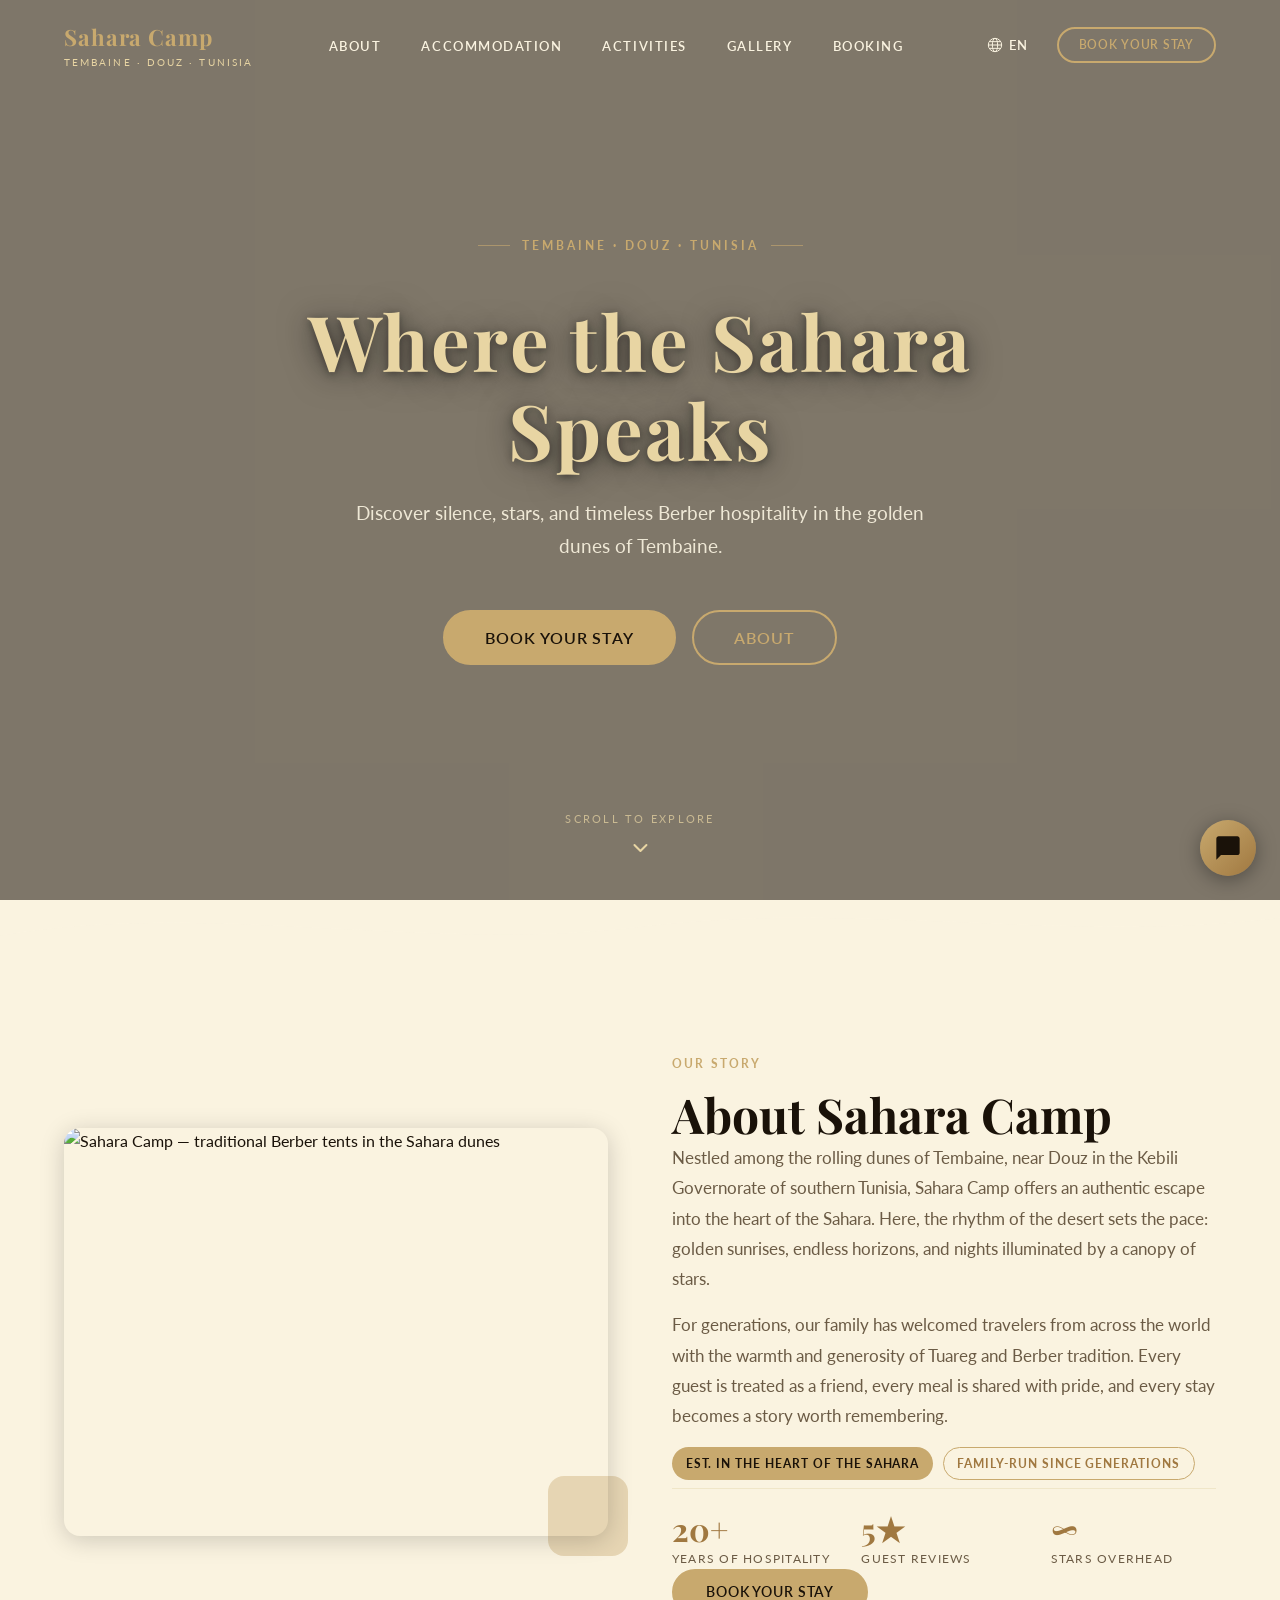
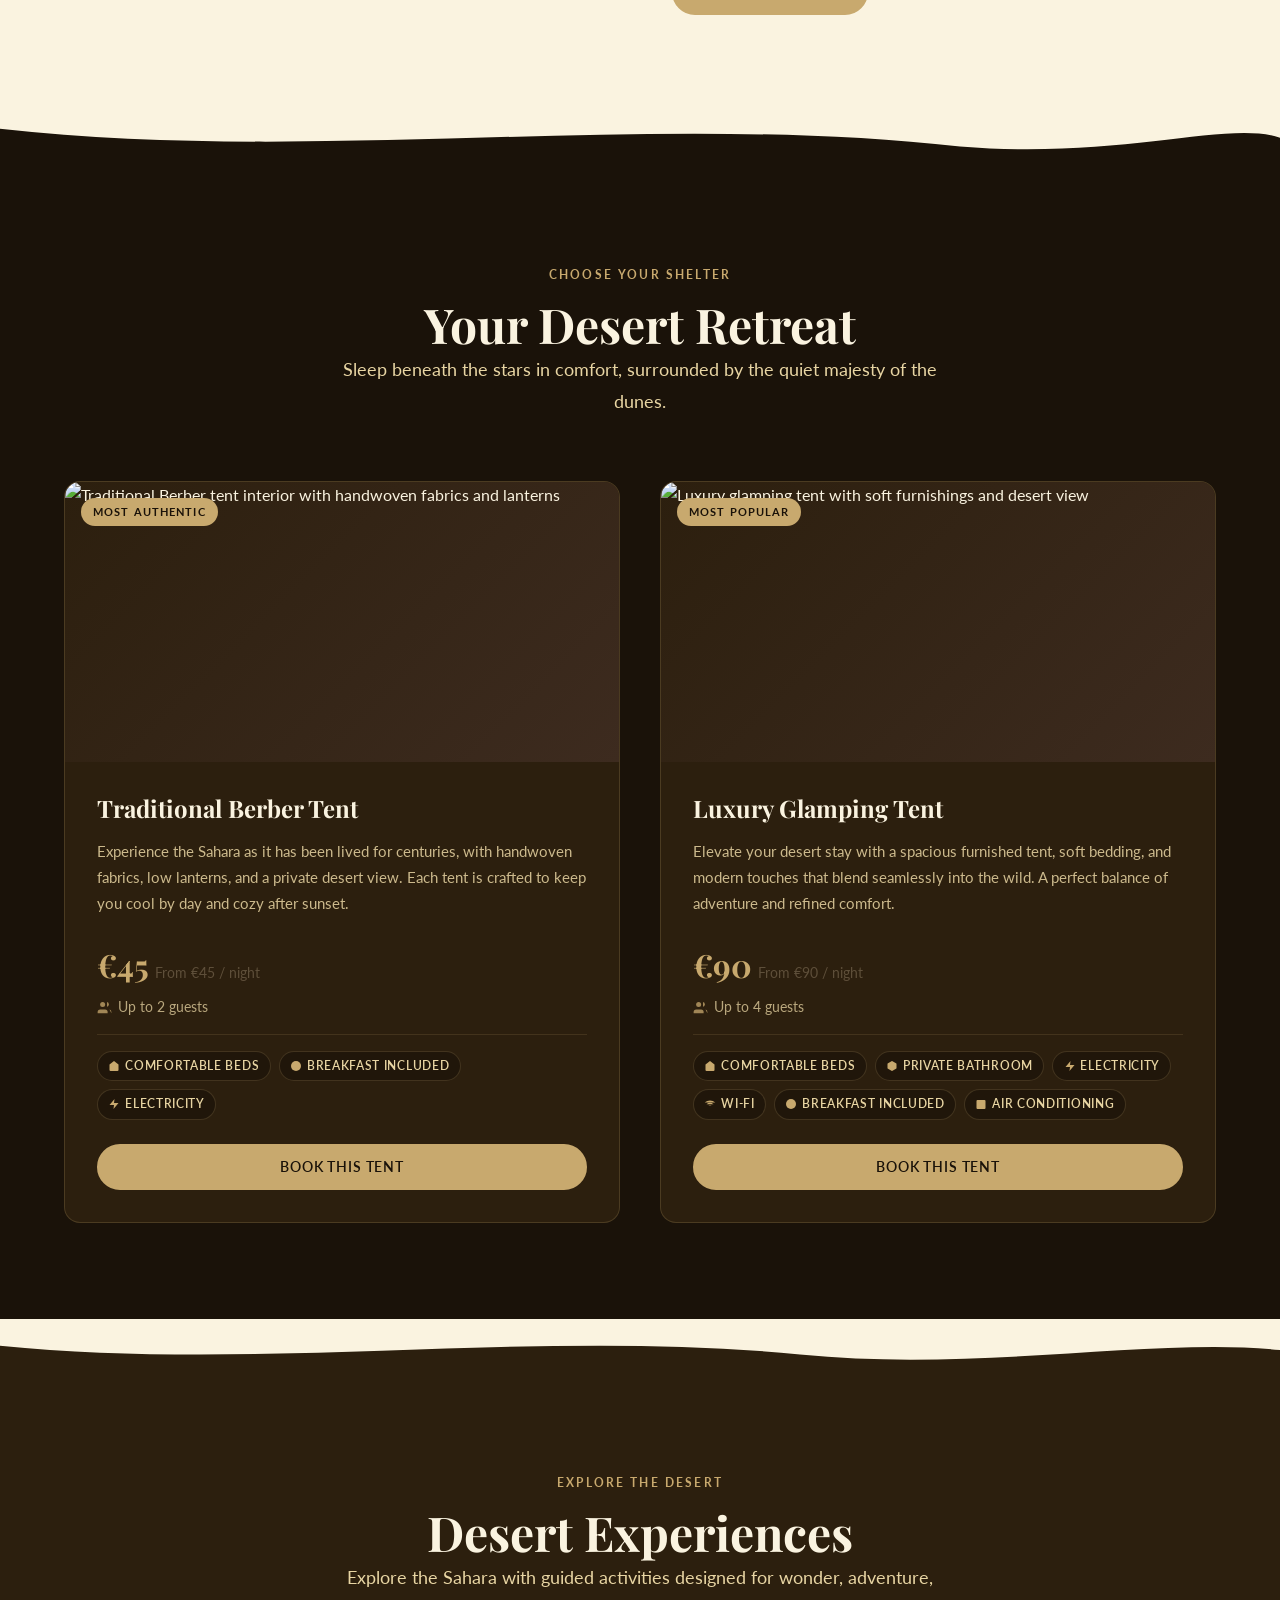
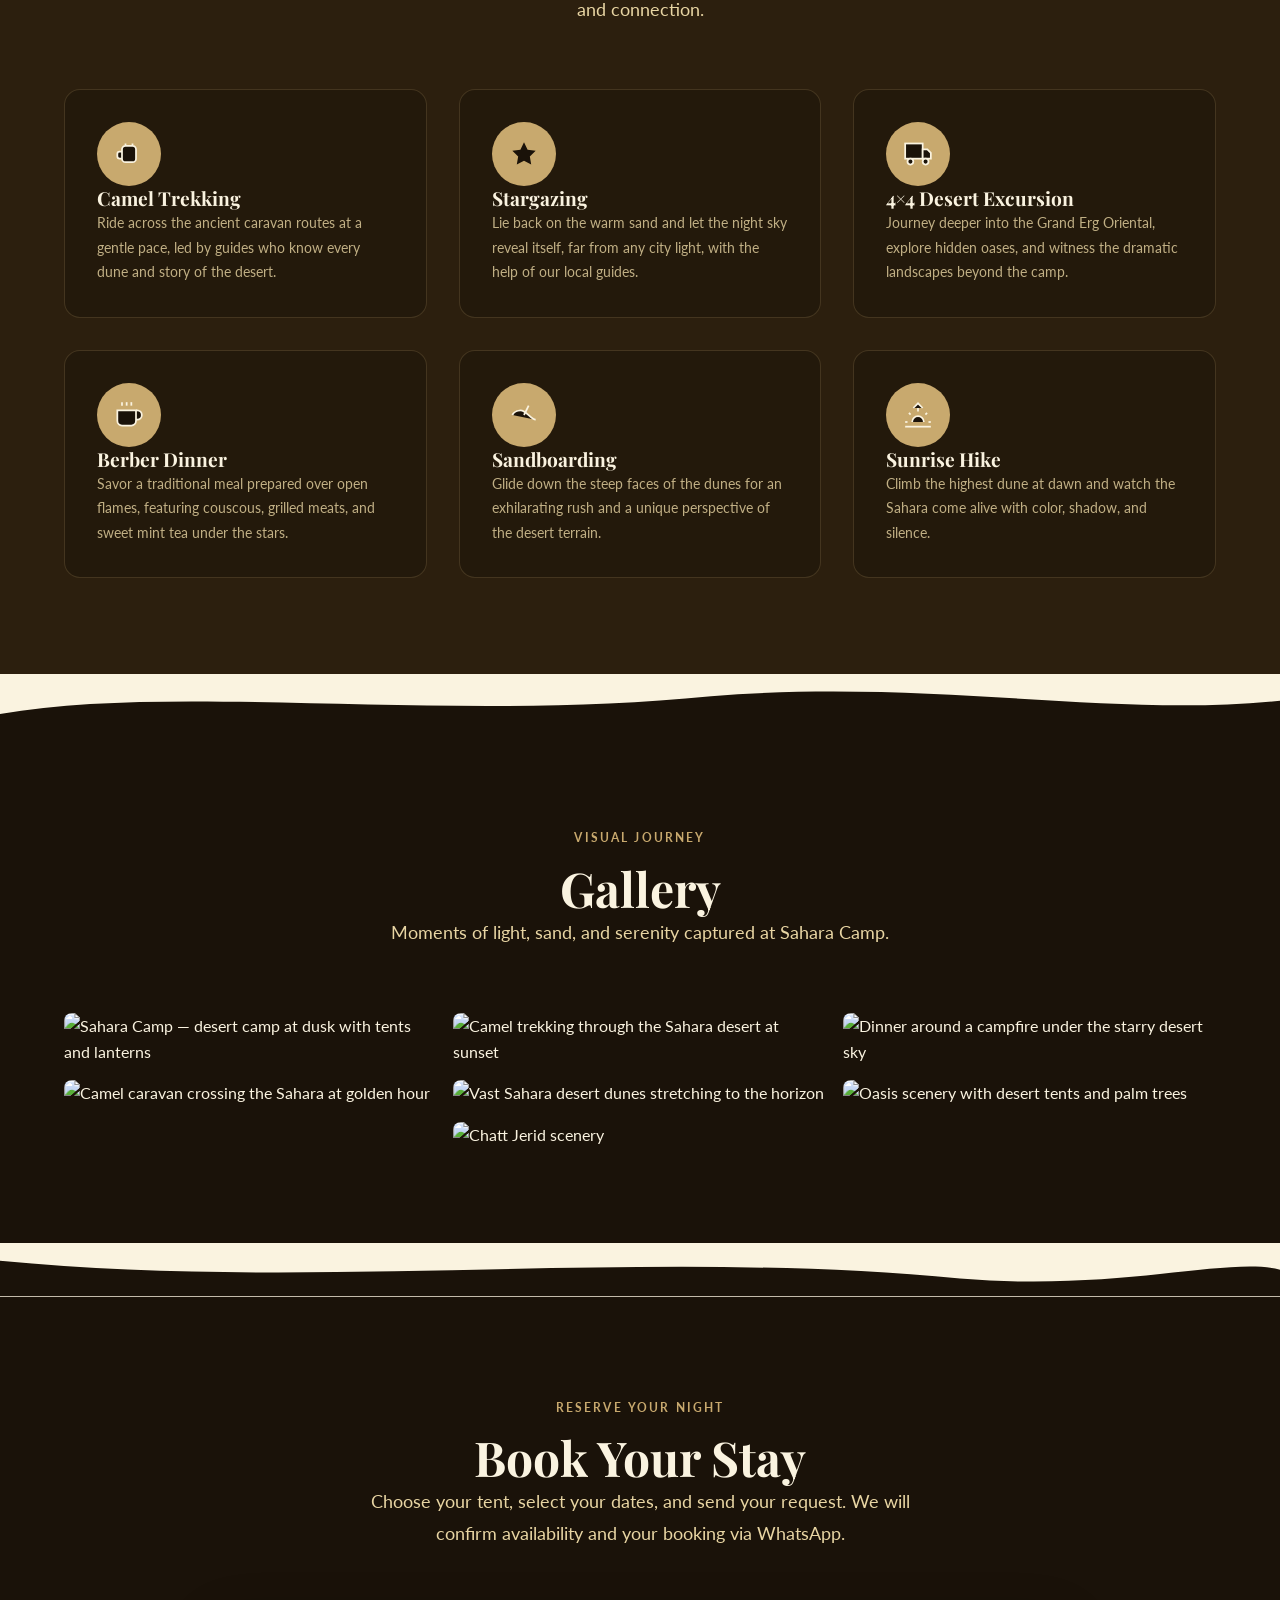
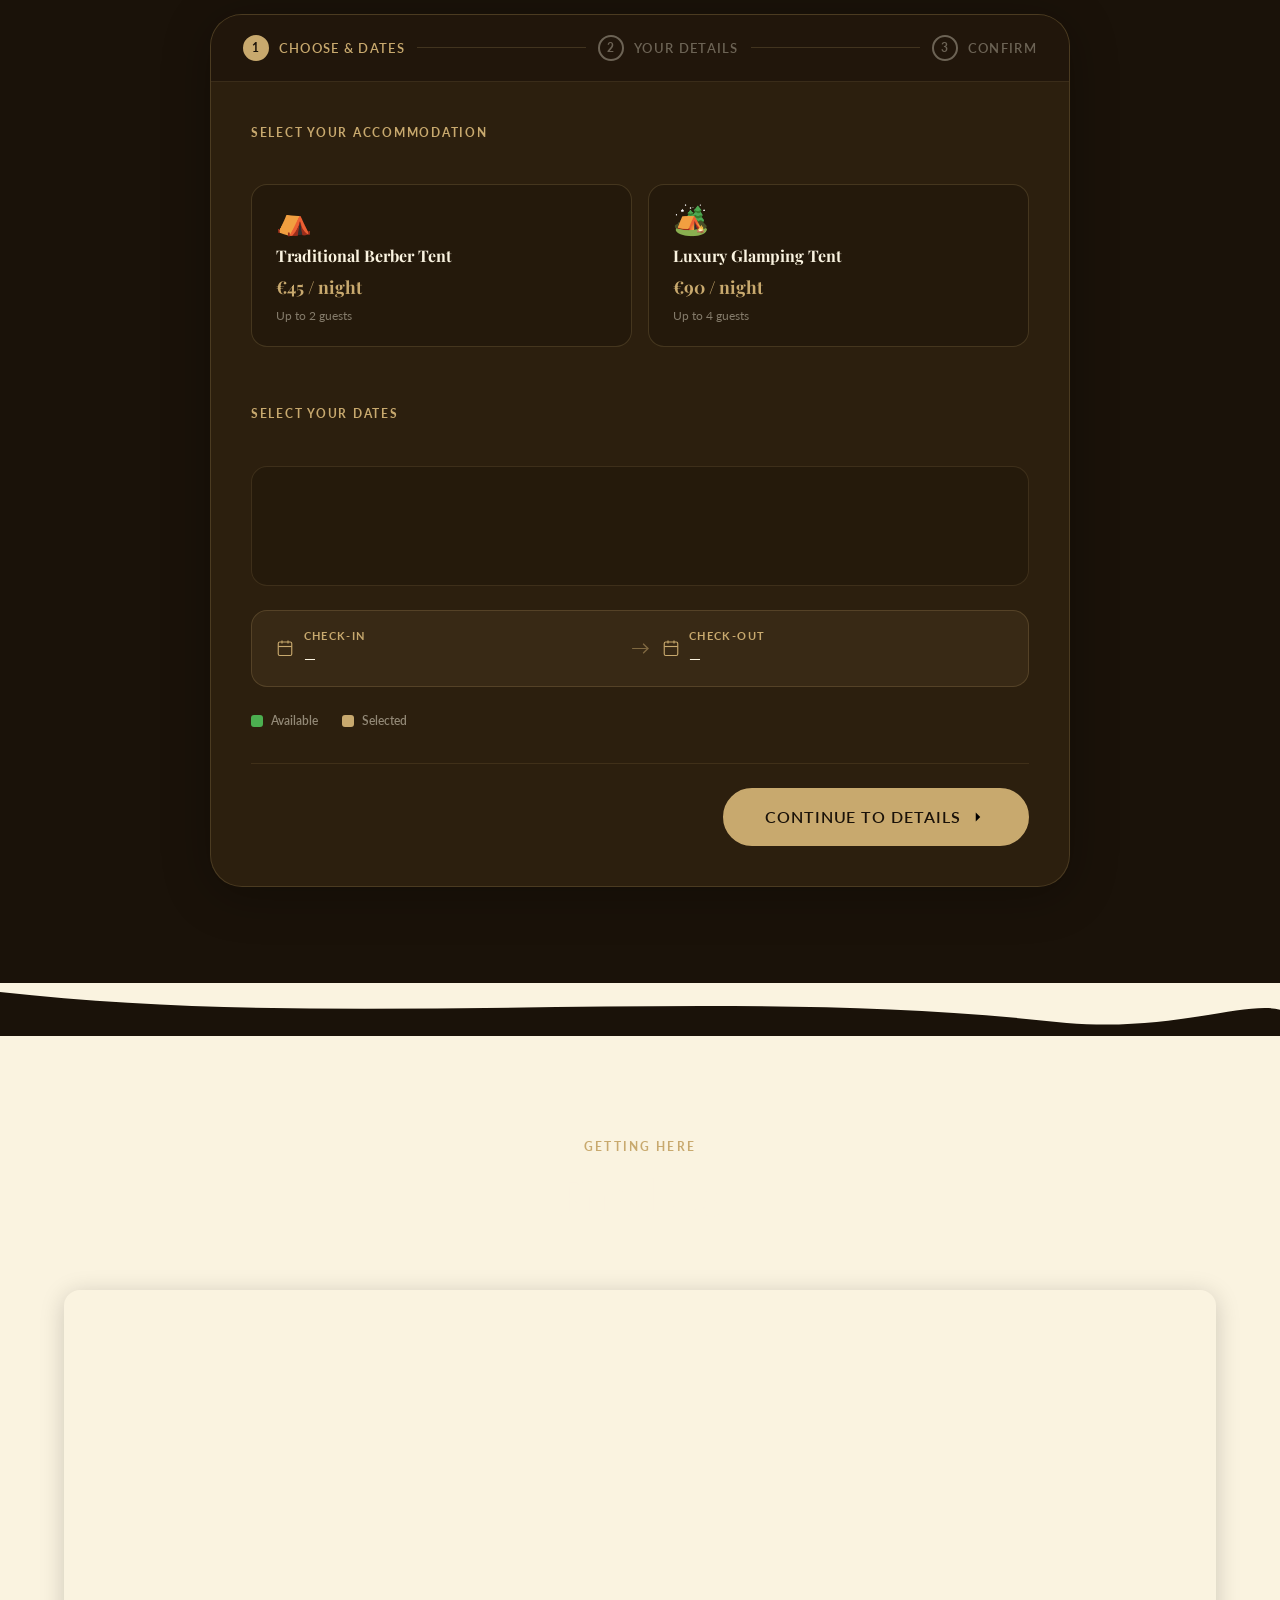
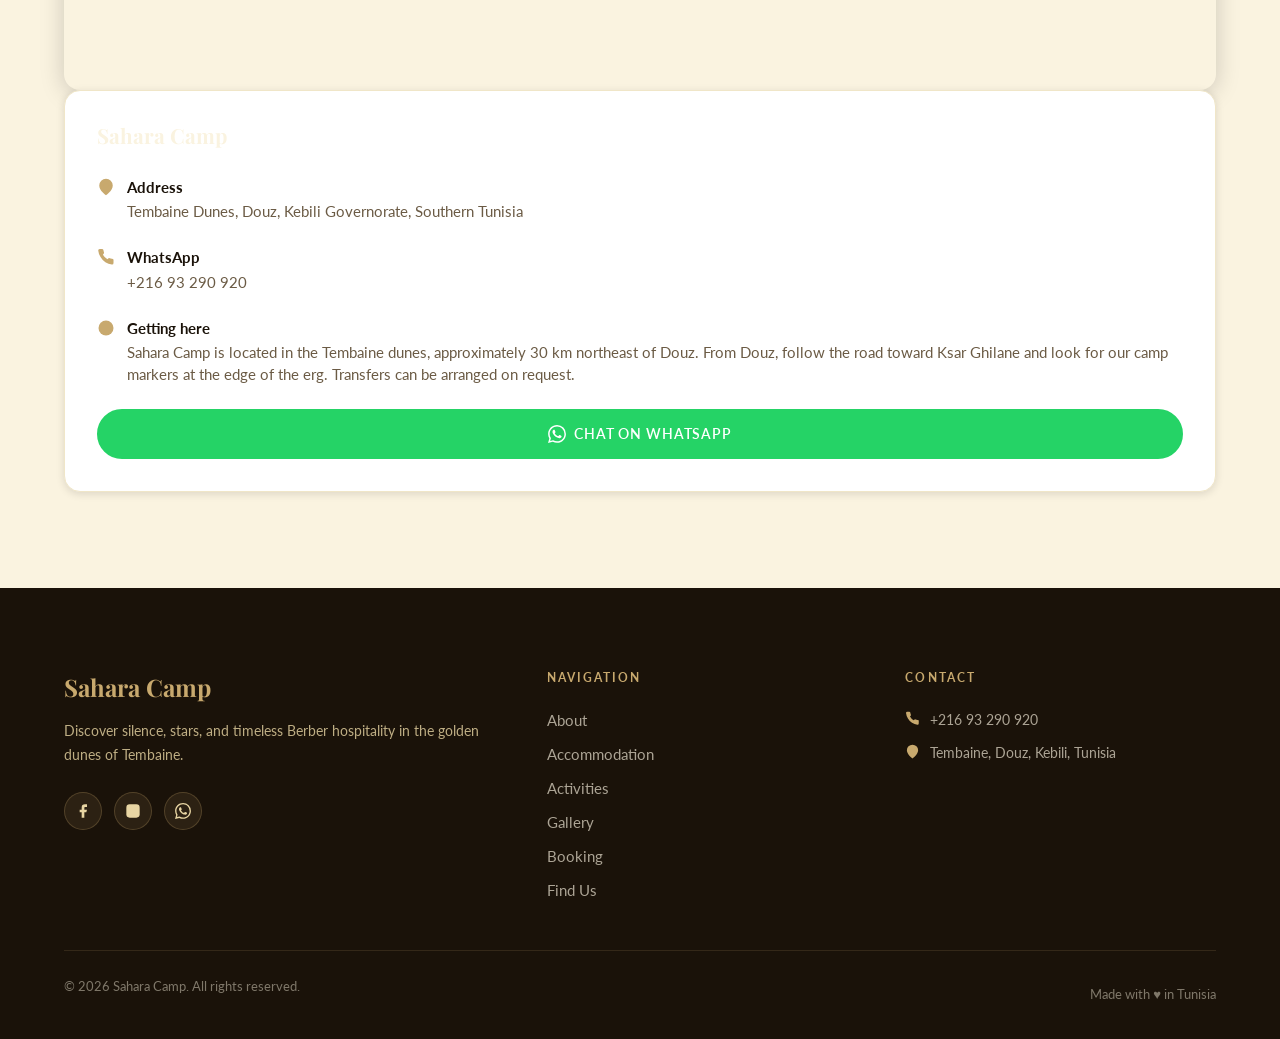
==== commit a3c44487: "Fixed wrong URL in index.html" ====
--- a/index.html
+++ b/index.html
@@ -11,11 +11,11 @@
   <meta name="keywords" content="Sahara camp Tunisia, desert camp Douz, Tembaine camp, Berber tent Tunisia, glamping Sahara, Kebili desert, Tunisia tourism" />
   <meta name="author" content="Sahara Camp" />
   <meta name="robots" content="index, follow" />
-  <link rel="canonical" href="https://sahara-camp.com/" />
+  <link rel="canonical" href="https://saharacamp.netlify.app/" />
 
   <!-- Open Graph / Social -->
   <meta property="og:type" content="website" />
-  <meta property="og:url" content="https://sahara-camp.com/" />
+  <meta property="og:url" content="https://saharacamp.netlify.app/" />
   <meta property="og:title" content="Sahara Camp — Sahara Desert Camp in Tunisia" />
   <meta property="og:description" content="Sleep under the stars in authentic Berber tents or luxury glamping tents at Sahara Camp, Tembaine, Douz, Tunisia." />
   <meta property="og:image" content="https://images.unsplash.com/photo-1613169620329-6785c004d900?q=85&w=1920&auto=format&fit=crop" />
@@ -30,7 +30,7 @@
   <meta name="twitter:image" content="https://images.unsplash.com/photo-1613169620329-6785c004d900?q=85&w=1920&auto=format&fit=crop" />
 
   <!-- Hreflang — single URL with client-side language switching -->
-  <link rel="alternate" hreflang="x-default" href="https://sahara-camp.com/" />
+  <link rel="alternate" hreflang="x-default" href="https://saharacamp.netlify.app/" />
 
   <!-- Favicon -->
   <link rel="icon" type="image/svg+xml" href="data:image/svg+xml,<svg xmlns='http://www.w3.org/2000/svg' viewBox='0 0 100 100'><text y='.9em' font-size='90'>🏕️</text></svg>" />
@@ -54,7 +54,7 @@
     "@type": "LodgingBusiness",
     "name": "Sahara Camp",
     "description": "Authentic Sahara desert camp offering traditional Berber tents and luxury glamping in Tembaine, Douz, Tunisia.",
-    "url": "https://sahara-camp.com",
+    "url": "https://saharacamp.netlify.app/",
     "telephone": "+21693290920",
     "image": "https://images.unsplash.com/photo-1613169620329-6785c004d900?q=85&w=1920&auto=format&fit=crop",
     "address": {
@@ -816,13 +816,13 @@
 
         <!-- Map -->
         <div class="location__map-wrap">
-          <iframe
-            src="https://www.google.com/maps?q=33.4547,9.0160&z=12&output=embed"
-            title="Sahara Camp location on Google Maps"
-            loading="lazy"
-            referrerpolicy="no-referrer-when-downgrade"
-            allowfullscreen
-          ></iframe>
+          <iframe src="https://www.google.com/maps/embed?pb=!1m18!1m12!1m3!1d13400.227241243356!2d9.201111099999999!3d32.8966662!2m3!1f0!2f0!3f0!3m2!1i1024!2i768!4f13.1!3m3!1m2!1s0x12540297f8cfd86f%3A0x880ee7f135e3f157!2sTembaine!5e0!3m2!1sen!2stn!4v1783098542867!5m2!1sen!2stn" 
+          width="600" 
+          height="450" 
+          style="border:0;" 
+          allowfullscreen="" 
+          loading="lazy" 
+          referrerpolicy="strict-origin-when-cross-origin"></iframe>
         </div>
 
         <!-- Info card -->
--- a/css/style.css
+++ b/css/style.css
@@ -7,23 +7,23 @@
 /* === DESIGN TOKENS === */
 :root {
   /* Colors */
-  --color-sand:        #C8A96E;
-  --color-sand-light:  #E8D5A3;
-  --color-sand-dark:   #A07840;
-  --color-earth:       #A0522D;
-  --color-night:       #1A1209;
-  --color-night-mid:   #2C1F0E;
-  --color-sky:         #2E4057;
-  --color-cream:       #FAF3E0;
-  --color-cream-mid:   #F0E6C8;
-  --color-text:        #1A1209;
-  --color-text-light:  #6B5B45;
-  --color-white:       #FFFFFF;
-  --color-overlay:     rgba(26, 18, 9, 0.55);
+  --color-sand: #c8a96e;
+  --color-sand-light: #e8d5a3;
+  --color-sand-dark: #a07840;
+  --color-earth: #a0522d;
+  --color-night: #1a1209;
+  --color-night-mid: #2c1f0e;
+  --color-sky: #2e4057;
+  --color-cream: #faf3e0;
+  --color-cream-mid: #f0e6c8;
+  --color-text: #1a1209;
+  --color-text-light: #6b5b45;
+  --color-white: #ffffff;
+  --color-overlay: rgba(26, 18, 9, 0.55);
 
   /* Typography */
-  --font-heading: 'Playfair Display', serif;
-  --font-body:    'Lato', sans-serif;
+  --font-heading: "Playfair Display", serif;
+  --font-body: "Lato", sans-serif;
 
   /* Border Radius */
   --radius-sm: 4px;
@@ -42,7 +42,6 @@
   /* Layout */
   --max-width: 1200px;
 }
-
 
 /* === RESET & BASE === */
 *,
@@ -57,6 +56,7 @@
   scroll-behavior: smooth;
   font-size: 16px;
   -webkit-text-size-adjust: 100%;
+  -webkit-tap-highlight-color: transparent;
 }
 
 body {
@@ -65,6 +65,8 @@
   background-color: var(--color-cream);
   line-height: 1.6;
   overflow-x: hidden;
+  -webkit-font-smoothing: antialiased;
+  -moz-osx-font-smoothing: grayscale;
 }
 
 ::selection {
@@ -89,6 +91,8 @@
   background: none;
   cursor: pointer;
   font-family: var(--font-body);
+  -webkit-tap-highlight-color: transparent;
+  touch-action: manipulation;
 }
 
 input,
@@ -97,28 +101,46 @@
   font-family: var(--font-body);
 }
 
-
 /* === TYPOGRAPHY === */
-h1, h2, h3, h4, h5, h6 {
+h1,
+h2,
+h3,
+h4,
+h5,
+h6 {
   font-family: var(--font-heading);
   color: var(--color-night);
   line-height: 1.2;
   font-weight: 700;
 }
 
-h1 { font-size: clamp(2.5rem, 6vw, 5rem); }
-h2 { font-size: clamp(1.8rem, 4vw, 3rem); }
-h3 { font-size: clamp(1.2rem, 2.5vw, 1.8rem); }
-h4 { font-size: clamp(1.1rem, 2vw, 1.4rem); }
-h5 { font-size: 1.1rem; }
-h6 { font-size: 1rem; }
+h1 {
+  font-size: clamp(2.5rem, 6vw, 5rem);
+}
+h2 {
+  font-size: clamp(1.8rem, 4vw, 3rem);
+}
+h3 {
+  font-size: clamp(1.2rem, 2.5vw, 1.8rem);
+}
+h4 {
+  font-size: clamp(1.1rem, 2vw, 1.4rem);
+}
+h5 {
+  font-size: 1.1rem;
+}
+h6 {
+  font-size: 1rem;
+}
 
 p {
   line-height: 1.8;
   margin-bottom: 1rem;
 }
 
-p:last-child { margin-bottom: 0; }
+p:last-child {
+  margin-bottom: 0;
+}
 
 p.secondary,
 .text-muted {
@@ -131,12 +153,19 @@
   transition: color var(--transition);
 }
 
-a:hover { color: var(--color-sand); }
-
-strong { font-weight: 700; }
-em     { font-style: italic; }
-small  { font-size: 0.875rem; }
-
+a:hover {
+  color: var(--color-sand);
+}
+
+strong {
+  font-weight: 700;
+}
+em {
+  font-style: italic;
+}
+small {
+  font-size: 0.875rem;
+}
 
 /* === LAYOUT UTILITIES === */
 .container {
@@ -147,7 +176,9 @@
   padding-right: 1.5rem;
 }
 
-.section { padding: 6rem 0; }
+.section {
+  padding: 6rem 0;
+}
 
 .section--dark {
   background-color: var(--color-night);
@@ -177,9 +208,21 @@
   color: var(--color-cream);
 }
 
-.grid-2 { display: grid; grid-template-columns: repeat(2, 1fr); gap: 3rem; }
-.grid-3 { display: grid; grid-template-columns: repeat(3, 1fr); gap: 2rem; }
-.grid-4 { display: grid; grid-template-columns: repeat(4, 1fr); gap: 1.5rem; }
+.grid-2 {
+  display: grid;
+  grid-template-columns: repeat(2, 1fr);
+  gap: 3rem;
+}
+.grid-3 {
+  display: grid;
+  grid-template-columns: repeat(3, 1fr);
+  gap: 2rem;
+}
+.grid-4 {
+  display: grid;
+  grid-template-columns: repeat(4, 1fr);
+  gap: 1.5rem;
+}
 
 .section__header {
   text-align: center;
@@ -210,7 +253,6 @@
   margin-bottom: 0.75rem;
 }
 
-
 /* === NAVBAR === */
 #navbar {
   position: fixed;
@@ -220,7 +262,9 @@
   z-index: 1000;
   background-color: transparent;
   color: var(--color-cream);
-  transition: background-color var(--transition), box-shadow var(--transition);
+  transition:
+    background-color var(--transition),
+    box-shadow var(--transition);
 }
 
 #navbar.scrolled {
@@ -249,7 +293,9 @@
   transition: color var(--transition);
 }
 
-.navbar__logo:hover { color: var(--color-sand-light); }
+.navbar__logo:hover {
+  color: var(--color-sand-light);
+}
 
 .navbar__logo span {
   display: block;
@@ -280,7 +326,7 @@
 }
 
 .navbar__link::after {
-  content: '';
+  content: "";
   position: absolute;
   bottom: -4px;
   left: 0;
@@ -329,7 +375,9 @@
   cursor: pointer;
   padding: 0.25rem 0.5rem;
   border-radius: var(--radius-sm);
-  transition: color var(--transition), background-color var(--transition);
+  transition:
+    color var(--transition),
+    background-color var(--transition);
 }
 
 .lang-switcher__btn:hover {
@@ -356,7 +404,10 @@
   opacity: 0;
   visibility: hidden;
   transform: translateY(-6px);
-  transition: opacity var(--transition), transform var(--transition), visibility var(--transition);
+  transition:
+    opacity var(--transition),
+    transform var(--transition),
+    visibility var(--transition);
   box-shadow: var(--shadow-lg);
   z-index: 100;
 }
@@ -376,7 +427,9 @@
   font-size: 0.85rem;
   color: var(--color-cream);
   cursor: pointer;
-  transition: background-color var(--transition), color var(--transition);
+  transition:
+    background-color var(--transition),
+    color var(--transition);
   text-decoration: none;
   background: none;
   border: none;
@@ -389,7 +442,10 @@
   color: var(--color-sand);
 }
 
-.lang-switcher__flag { font-size: 1.1rem; line-height: 1; }
+.lang-switcher__flag {
+  font-size: 1.1rem;
+  line-height: 1;
+}
 
 /* Hamburger */
 .navbar__hamburger {
@@ -413,31 +469,50 @@
   height: 2px;
   background-color: var(--color-cream);
   border-radius: 2px;
-  transition: transform var(--transition), opacity var(--transition);
+  transition:
+    transform var(--transition),
+    opacity var(--transition);
   transform-origin: center;
 }
 
-#navbar.scrolled .navbar__hamburger span { background-color: var(--color-sand); }
-
-.navbar__hamburger.open span:nth-child(1) { transform: translateY(7px) rotate(45deg); }
-.navbar__hamburger.open span:nth-child(2) { opacity: 0; transform: scaleX(0); }
-.navbar__hamburger.open span:nth-child(3) { transform: translateY(-7px) rotate(-45deg); }
+#navbar.scrolled .navbar__hamburger span {
+  background-color: var(--color-sand);
+}
+
+.navbar__hamburger.open span:nth-child(1) {
+  transform: translateY(7px) rotate(45deg);
+}
+.navbar__hamburger.open span:nth-child(2) {
+  opacity: 0;
+  transform: scaleX(0);
+}
+.navbar__hamburger.open span:nth-child(3) {
+  transform: translateY(-7px) rotate(-45deg);
+}
 
 /* Mobile Menu */
 .navbar__mobile-menu {
   position: fixed;
   inset: 0;
-  background-color: var(--color-night);
+  background-color: rgba(26, 18, 9, 0.9);
+  backdrop-filter: blur(16px);
+  -webkit-backdrop-filter: blur(16px);
   display: flex;
   flex-direction: column;
   align-items: center;
   justify-content: center;
-  gap: 2.5rem;
+  gap: clamp(1rem, 3vh, 2.5rem);
+  padding: 5rem 1.5rem 2rem;
+  overflow-y: auto;
+  -webkit-overflow-scrolling: touch;
   opacity: 0;
   visibility: hidden;
   transform: scale(1.04);
-  transition: opacity 0.4s ease, visibility 0.4s ease, transform 0.4s ease;
-  z-index: 999;
+  transition:
+    opacity 0.4s ease,
+    visibility 0.4s ease,
+    transform 0.4s ease;
+  z-index: 1100;
 }
 
 .navbar__mobile-menu.open {
@@ -448,21 +523,23 @@
 
 .navbar__mobile-link {
   font-family: var(--font-heading);
-  font-size: clamp(1.6rem, 5vw, 2.5rem);
+  font-size: clamp(1.2rem, 4vh, 2.5rem);
   color: var(--color-cream);
   text-decoration: none;
   letter-spacing: 0.06em;
   transition: color var(--transition);
 }
 
-.navbar__mobile-link:hover { color: var(--color-sand); }
+.navbar__mobile-link:hover {
+  color: var(--color-sand);
+}
 
 .navbar__mobile-close {
   position: absolute;
   top: 1.5rem;
   right: 1.5rem;
-  width: 40px;
-  height: 40px;
+  width: 44px;
+  height: 44px;
   display: flex;
   align-items: center;
   justify-content: center;
@@ -470,30 +547,36 @@
   border: none;
   cursor: pointer;
   color: var(--color-cream);
-  font-size: 1.8rem;
+  font-size: 2rem;
   transition: color var(--transition);
-}
-
-.navbar__mobile-close:hover { color: var(--color-sand); }
+  z-index: 2;
+  touch-action: manipulation;
+}
+
+.navbar__mobile-close:hover {
+  color: var(--color-sand);
+}
 
 .navbar__mobile-lang {
   display: flex;
-  gap: 0.75rem;
+  gap: 0.5rem;
   flex-wrap: wrap;
   justify-content: center;
-  margin-top: 0.5rem;
+  margin-top: 0.25rem;
 }
 
 .navbar__mobile-lang button {
   display: flex;
   align-items: center;
-  gap: 0.4rem;
-  font-size: 0.9rem;
+  gap: 0.3rem;
+  font-size: clamp(0.75rem, 2vh, 0.9rem);
   color: var(--color-text-light);
-  padding: 0.4rem 0.8rem;
+  padding: 0.35rem 0.7rem;
   border-radius: var(--radius-xl);
   border: 1px solid rgba(200, 169, 110, 0.25);
-  transition: color var(--transition), border-color var(--transition);
+  transition:
+    color var(--transition),
+    border-color var(--transition);
   background: none;
   cursor: pointer;
 }
@@ -502,7 +585,6 @@
   color: var(--color-sand);
   border-color: var(--color-sand);
 }
-
 
 /* === HERO === */
 #hero {
@@ -520,7 +602,7 @@
   inset: 0;
   width: 100%;
   height: 100%;
-  background: linear-gradient(160deg, #1A1209 0%, #3D2B1F 50%, #C8A96E 100%);
+  background: linear-gradient(160deg, #1a1209 0%, #3d2b1f 50%, #c8a96e 100%);
   background-size: cover;
   background-position: center center;
   background-repeat: no-repeat;
@@ -578,7 +660,7 @@
 
 .hero__eyebrow::before,
 .hero__eyebrow::after {
-  content: '';
+  content: "";
   display: inline-block;
   width: 32px;
   height: 1px;
@@ -590,7 +672,9 @@
   font-family: var(--font-heading);
   color: var(--color-sand-light);
   letter-spacing: 0.03em;
-  text-shadow: 0 4px 32px rgba(0, 0, 0, 0.6), 0 2px 8px rgba(0, 0, 0, 0.4);
+  text-shadow:
+    0 4px 32px rgba(0, 0, 0, 0.6),
+    0 2px 8px rgba(0, 0, 0, 0.4);
   line-height: 1.15;
   max-width: 800px;
 }
@@ -649,7 +733,6 @@
   stroke-linecap: round;
   stroke-linejoin: round;
 }
-
 
 /* === BUTTONS === */
 .btn {
@@ -667,9 +750,12 @@
   text-decoration: none;
   cursor: pointer;
   border: 2px solid transparent;
-  transition: background-color var(--transition), color var(--transition),
-              border-color var(--transition), transform var(--transition),
-              box-shadow var(--transition);
+  transition:
+    background-color var(--transition),
+    color var(--transition),
+    border-color var(--transition),
+    transform var(--transition),
+    box-shadow var(--transition);
   white-space: nowrap;
   line-height: 1;
 }
@@ -693,7 +779,9 @@
   box-shadow: var(--shadow-md);
 }
 
-.btn--primary:active { transform: translateY(0); }
+.btn--primary:active {
+  transform: translateY(0);
+}
 
 .btn--outline {
   background-color: transparent;
@@ -708,12 +796,14 @@
   box-shadow: var(--shadow-sm);
 }
 
-.btn--outline:active { transform: translateY(0); }
+.btn--outline:active {
+  transform: translateY(0);
+}
 
 .btn--whatsapp {
-  background-color: #25D366;
+  background-color: #25d366;
   color: var(--color-white);
-  border-color: #25D366;
+  border-color: #25d366;
 }
 
 .btn--whatsapp:hover {
@@ -724,8 +814,14 @@
   box-shadow: var(--shadow-sm);
 }
 
-.btn--sm { padding: 0.6rem 1.25rem; font-size: 0.78rem; }
-.btn--lg { padding: 1.1rem 2.5rem; font-size: 1rem; }
+.btn--sm {
+  padding: 0.6rem 1.25rem;
+  font-size: 0.78rem;
+}
+.btn--lg {
+  padding: 1.1rem 2.5rem;
+  font-size: 1rem;
+}
 
 .btn svg {
   width: 18px;
@@ -745,9 +841,10 @@
 }
 
 @keyframes spin {
-  to { transform: rotate(360deg); }
-}
-
+  to {
+    transform: rotate(360deg);
+  }
+}
 
 /* === SAND DIVIDERS === */
 .divider-dunes {
@@ -765,15 +862,26 @@
   height: auto;
 }
 
-.divider-dunes--dark svg { fill: var(--color-night); }
-.divider-dunes--cream svg { fill: var(--color-cream); }
-.divider-dunes--earth svg { fill: var(--color-night-mid); }
-.divider-dunes--flip { transform: scaleY(-1); }
-.divider-dunes--flip-x { transform: scaleX(-1); }
-
+.divider-dunes--dark svg {
+  fill: var(--color-night);
+}
+.divider-dunes--cream svg {
+  fill: var(--color-cream);
+}
+.divider-dunes--earth svg {
+  fill: var(--color-night-mid);
+}
+.divider-dunes--flip {
+  transform: scaleY(-1);
+}
+.divider-dunes--flip-x {
+  transform: scaleX(-1);
+}
 
 /* === ABOUT SECTION === */
-#about { background-color: var(--color-cream); }
+#about {
+  background-color: var(--color-cream);
+}
 
 .about__grid {
   display: grid;
@@ -782,7 +890,9 @@
   align-items: center;
 }
 
-.about__image-wrap { position: relative; }
+.about__image-wrap {
+  position: relative;
+}
 
 .about__image {
   width: 100%;
@@ -812,7 +922,9 @@
   gap: 1.5rem;
 }
 
-.about__title { margin-bottom: 0.5rem; }
+.about__title {
+  margin-bottom: 0.5rem;
+}
 
 .about__text {
   color: var(--color-text-light);
@@ -880,9 +992,10 @@
   display: block;
 }
 
-
 /* === ACCOMMODATION SECTION === */
-#accommodation { background-color: var(--color-night); }
+#accommodation {
+  background-color: var(--color-night);
+}
 
 .tent-cards {
   display: grid;
@@ -895,7 +1008,10 @@
   border: 1px solid rgba(200, 169, 110, 0.2);
   border-radius: var(--radius-lg);
   overflow: hidden;
-  transition: border-color var(--transition), box-shadow var(--transition), transform var(--transition);
+  transition:
+    border-color var(--transition),
+    box-shadow var(--transition),
+    transform var(--transition);
   display: flex;
   flex-direction: column;
 }
@@ -910,7 +1026,7 @@
   height: 280px;
   overflow: hidden;
   position: relative;
-  background: linear-gradient(135deg, #2C1F0E 0%, #3D2B1F 100%);
+  background: linear-gradient(135deg, #2c1f0e 0%, #3d2b1f 100%);
 }
 
 .tent-card__image img {
@@ -921,7 +1037,9 @@
   transition: transform 0.5s ease;
 }
 
-.tent-card:hover .tent-card__image img { transform: scale(1.05); }
+.tent-card:hover .tent-card__image img {
+  transform: scale(1.05);
+}
 
 .tent-card__badge {
   position: absolute;
@@ -1026,11 +1144,14 @@
   flex-shrink: 0;
 }
 
-.tent-card__cta { margin-top: 0.5rem; }
-
+.tent-card__cta {
+  margin-top: 0.5rem;
+}
 
 /* === ACTIVITIES SECTION === */
-#activities { background-color: var(--color-night-mid); }
+#activities {
+  background-color: var(--color-night-mid);
+}
 
 .activity-card {
   background-color: rgba(26, 18, 9, 0.45);
@@ -1040,7 +1161,10 @@
   display: flex;
   flex-direction: column;
   gap: 1rem;
-  transition: border-color var(--transition), box-shadow var(--transition), transform var(--transition);
+  transition:
+    border-color var(--transition),
+    box-shadow var(--transition),
+    transform var(--transition);
 }
 
 .activity-card:hover {
@@ -1061,7 +1185,9 @@
   transition: background-color var(--transition);
 }
 
-.activity-card:hover .activity-card__icon { background-color: var(--color-sand-dark); }
+.activity-card:hover .activity-card__icon {
+  background-color: var(--color-sand-dark);
+}
 
 .activity-card__icon svg {
   width: 28px;
@@ -1086,9 +1212,10 @@
   flex: 1;
 }
 
-
 /* === GALLERY SECTION === */
-#gallery { background-color: var(--color-night); }
+#gallery {
+  background-color: var(--color-night);
+}
 
 .gallery-grid {
   columns: 3;
@@ -1110,7 +1237,9 @@
   transition: transform 0.4s ease;
 }
 
-.gallery-item:hover img { transform: scale(1.04); }
+.gallery-item:hover img {
+  transform: scale(1.04);
+}
 
 .gallery-item__overlay {
   position: absolute;
@@ -1123,7 +1252,9 @@
   padding: 1rem;
 }
 
-.gallery-item:hover .gallery-item__overlay { opacity: 1; }
+.gallery-item:hover .gallery-item__overlay {
+  opacity: 1;
+}
 
 .gallery-item__caption {
   font-size: 0.85rem;
@@ -1143,7 +1274,9 @@
   justify-content: center;
   opacity: 0;
   visibility: hidden;
-  transition: opacity 0.35s ease, visibility 0.35s ease;
+  transition:
+    opacity 0.35s ease,
+    visibility 0.35s ease;
 }
 
 .lightbox--open {
@@ -1175,7 +1308,9 @@
   display: flex;
   align-items: center;
   justify-content: center;
-  transition: background-color var(--transition), color var(--transition);
+  transition:
+    background-color var(--transition),
+    color var(--transition);
   z-index: 2001;
   line-height: 1;
 }
@@ -1199,7 +1334,9 @@
   display: flex;
   align-items: center;
   justify-content: center;
-  transition: background-color var(--transition), color var(--transition);
+  transition:
+    background-color var(--transition),
+    color var(--transition);
   z-index: 2001;
 }
 
@@ -1218,8 +1355,12 @@
   stroke-linejoin: round;
 }
 
-.lightbox__prev { left: 1.5rem; }
-.lightbox__next { right: 1.5rem; }
+.lightbox__prev {
+  left: 1.5rem;
+}
+.lightbox__next {
+  right: 1.5rem;
+}
 
 .lightbox__counter {
   position: fixed;
@@ -1232,16 +1373,21 @@
   z-index: 2001;
 }
 
-
 /* === BOOKING SECTION === */
 .booking-section {
   background-color: var(--color-night);
   color: var(--color-cream);
 }
 
-.booking-section .section__header p { color: var(--color-sand-light); }
-.booking-section .section__eyebrow  { color: var(--color-sand); }
-.booking-section h2                  { color: var(--color-cream); }
+.booking-section .section__header p {
+  color: var(--color-sand-light);
+}
+.booking-section .section__eyebrow {
+  color: var(--color-sand);
+}
+.booking-section h2 {
+  color: var(--color-cream);
+}
 
 /* ── Booking card ── */
 .booking-card {
@@ -1281,8 +1427,12 @@
   pointer-events: none;
 }
 
-.booking-step.active { color: var(--color-sand); }
-.booking-step.done   { color: rgba(200, 169, 110, 0.6); }
+.booking-step.active {
+  color: var(--color-sand);
+}
+.booking-step.done {
+  color: rgba(200, 169, 110, 0.6);
+}
 
 .booking-step__num {
   width: 26px;
@@ -1295,7 +1445,9 @@
   font-size: 0.75rem;
   font-weight: 700;
   flex-shrink: 0;
-  transition: background-color var(--transition), border-color var(--transition);
+  transition:
+    background-color var(--transition),
+    border-color var(--transition);
 }
 
 .booking-step.active .booking-step__num {
@@ -1323,7 +1475,9 @@
   gap: 1.5rem;
 }
 
-.booking-panel.hidden { display: none; }
+.booking-panel.hidden {
+  display: none;
+}
 
 .booking-panel__label {
   font-size: 0.78rem;
@@ -1372,7 +1526,9 @@
   border: 1.5px solid rgba(200, 169, 110, 0.2);
   border-radius: var(--radius-lg);
   background-color: rgba(26, 18, 9, 0.4);
-  transition: border-color var(--transition), background-color var(--transition);
+  transition:
+    border-color var(--transition),
+    background-color var(--transition);
   width: 100%;
 }
 
@@ -1410,12 +1566,31 @@
   stroke-linejoin: round;
 }
 
-.tent-choice input:checked ~ .tent-choice__check { display: flex; }
-
-.tent-choice__icon  { font-size: 1.8rem; line-height: 1; margin-bottom: 0.25rem; }
-.tent-choice__name  { font-family: var(--font-heading); font-size: 1rem; font-weight: 700; color: var(--color-cream); }
-.tent-choice__price { font-size: 1.1rem; font-family: var(--font-heading); color: var(--color-sand); font-weight: 700; }
-.tent-choice__capacity { font-size: 0.78rem; color: rgba(250, 243, 224, 0.45); }
+.tent-choice input:checked ~ .tent-choice__check {
+  display: flex;
+}
+
+.tent-choice__icon {
+  font-size: 1.8rem;
+  line-height: 1;
+  margin-bottom: 0.25rem;
+}
+.tent-choice__name {
+  font-family: var(--font-heading);
+  font-size: 1rem;
+  font-weight: 700;
+  color: var(--color-cream);
+}
+.tent-choice__price {
+  font-size: 1.1rem;
+  font-family: var(--font-heading);
+  color: var(--color-sand);
+  font-weight: 700;
+}
+.tent-choice__capacity {
+  font-size: 0.78rem;
+  color: rgba(250, 243, 224, 0.45);
+}
 
 /* ── Calendar container ── */
 .booking-calendar-container {
@@ -1592,22 +1767,28 @@
   flex-shrink: 0;
 }
 
-.booking__legend-swatch--available { background-color: #4CAF50; }
-.booking__legend-swatch--selected  { background-color: var(--color-sand); }
+.booking__legend-swatch--available {
+  background-color: #4caf50;
+}
+.booking__legend-swatch--selected {
+  background-color: var(--color-sand);
+}
 
 /* ── Global error ── */
 #booking-global-error {
   display: none;
   background-color: rgba(192, 57, 43, 0.15);
-  border-left: 3px solid #C0392B;
-  color: #F1948A;
+  border-left: 3px solid #c0392b;
+  color: #f1948a;
   padding: 0.85rem 1.25rem;
   border-radius: 0 var(--radius-md) var(--radius-md) 0;
   font-size: 0.9rem;
   margin: 0 2.5rem;
 }
 
-#booking-global-error.visible { display: block; }
+#booking-global-error.visible {
+  display: block;
+}
 
 /* ── Form fields ── */
 .form-group {
@@ -1636,7 +1817,9 @@
   font-family: var(--font-body);
   font-size: 1rem;
   color: var(--color-cream);
-  transition: border-color var(--transition), box-shadow var(--transition);
+  transition:
+    border-color var(--transition),
+    box-shadow var(--transition);
   appearance: none;
   -webkit-appearance: none;
 }
@@ -1650,7 +1833,9 @@
 }
 
 .form-group input::placeholder,
-.form-group textarea::placeholder { color: rgba(250, 243, 224, 0.3); }
+.form-group textarea::placeholder {
+  color: rgba(250, 243, 224, 0.3);
+}
 
 .form-group textarea {
   min-height: 90px;
@@ -1666,12 +1851,14 @@
 
 .form-error {
   font-size: 0.78rem;
-  color: #F1948A;
+  color: #f1948a;
   display: none;
   margin-top: 0.15rem;
 }
 
-.form-error.visible { display: block; }
+.form-error.visible {
+  display: block;
+}
 
 /* ── Counter input (+ / −) ── */
 .counter-input {
@@ -1694,7 +1881,9 @@
 }
 
 .counter-input input::-webkit-outer-spin-button,
-.counter-input input::-webkit-inner-spin-button { -webkit-appearance: none; }
+.counter-input input::-webkit-inner-spin-button {
+  -webkit-appearance: none;
+}
 
 .counter-btn {
   width: 44px;
@@ -1709,7 +1898,9 @@
   justify-content: center;
   cursor: pointer;
   border: none;
-  transition: background-color var(--transition), color var(--transition);
+  transition:
+    background-color var(--transition),
+    color var(--transition);
   line-height: 1;
 }
 
@@ -1735,7 +1926,9 @@
   gap: 1rem;
 }
 
-.booking-summary__row:last-child { border-bottom: none; }
+.booking-summary__row:last-child {
+  border-bottom: none;
+}
 
 .booking-summary__key {
   font-size: 0.8rem;
@@ -1757,7 +1950,9 @@
   background-color: rgba(200, 169, 110, 0.08);
 }
 
-.booking-summary__row--total .booking-summary__key { color: var(--color-sand); }
+.booking-summary__row--total .booking-summary__key {
+  color: var(--color-sand);
+}
 .booking-summary__row--total .booking-summary__val {
   font-family: var(--font-heading);
   font-size: 1.2rem;
@@ -1775,7 +1970,12 @@
   margin-bottom: 0;
 }
 
-.booking-note svg { stroke: var(--color-sand); fill: none; stroke-width: 1.5; opacity: 0.7; }
+.booking-note svg {
+  stroke: var(--color-sand);
+  fill: none;
+  stroke-width: 1.5;
+  opacity: 0.7;
+}
 
 /* ── Success screen ── */
 .booking-success {
@@ -1790,7 +1990,9 @@
   margin: 0 auto;
 }
 
-.booking-success.visible { display: flex; }
+.booking-success.visible {
+  display: flex;
+}
 
 .booking-success__icon {
   width: 80px;
@@ -1827,9 +2029,10 @@
   line-height: 1.7;
 }
 
-
 /* === LOCATION SECTION === */
-#location { background-color: var(--color-cream); }
+#location {
+  background-color: var(--color-cream);
+}
 
 .location__layout {
   display: grid;
@@ -1892,7 +2095,6 @@
   margin-bottom: 0.15rem;
   font-weight: 700;
 }
-
 
 /* === FOOTER === */
 footer {
@@ -1940,7 +2142,10 @@
   align-items: center;
   justify-content: center;
   color: var(--color-sand-light);
-  transition: background-color var(--transition), color var(--transition), border-color var(--transition);
+  transition:
+    background-color var(--transition),
+    color var(--transition),
+    border-color var(--transition);
   text-decoration: none;
 }
 
@@ -1979,7 +2184,9 @@
   transition: color var(--transition);
 }
 
-.footer__link:hover { color: var(--color-sand); }
+.footer__link:hover {
+  color: var(--color-sand);
+}
 
 .footer__contact-item {
   display: flex;
@@ -1993,7 +2200,9 @@
   transition: color var(--transition);
 }
 
-.footer__contact-item:hover { color: var(--color-sand); }
+.footer__contact-item:hover {
+  color: var(--color-sand);
+}
 
 .footer__contact-item svg {
   width: 15px;
@@ -2023,32 +2232,52 @@
   color: rgba(250, 243, 224, 0.45);
 }
 
-
 /* === ANIMATIONS === */
 @keyframes fadeInUp {
-  from { opacity: 0; transform: translateY(30px); }
-  to   { opacity: 1; transform: translateY(0); }
+  from {
+    opacity: 0;
+    transform: translateY(30px);
+  }
+  to {
+    opacity: 1;
+    transform: translateY(0);
+  }
 }
 
 @keyframes bounce {
-  0%, 100% { transform: translateY(0); }
-  50%       { transform: translateY(-10px); }
+  0%,
+  100% {
+    transform: translateY(0);
+  }
+  50% {
+    transform: translateY(-10px);
+  }
 }
 
 @keyframes shimmer {
-  0%   { background-position: -200% 0; }
-  100% { background-position: 200% 0; }
+  0% {
+    background-position: -200% 0;
+  }
+  100% {
+    background-position: 200% 0;
+  }
 }
 
 @keyframes fadeIn {
-  from { opacity: 0; }
-  to   { opacity: 1; }
+  from {
+    opacity: 0;
+  }
+  to {
+    opacity: 1;
+  }
 }
 
 .animate-on-scroll {
   opacity: 0;
   transform: translateY(30px);
-  transition: opacity 0.6s ease, transform 0.6s ease;
+  transition:
+    opacity 0.6s ease,
+    transform 0.6s ease;
 }
 
 .animate-on-scroll.visible {
@@ -2056,12 +2285,24 @@
   transform: translateY(0);
 }
 
-.animate-on-scroll:nth-child(1) { transition-delay: 0s; }
-.animate-on-scroll:nth-child(2) { transition-delay: 0.1s; }
-.animate-on-scroll:nth-child(3) { transition-delay: 0.2s; }
-.animate-on-scroll:nth-child(4) { transition-delay: 0.3s; }
-.animate-on-scroll:nth-child(5) { transition-delay: 0.4s; }
-.animate-on-scroll:nth-child(6) { transition-delay: 0.5s; }
+.animate-on-scroll:nth-child(1) {
+  transition-delay: 0s;
+}
+.animate-on-scroll:nth-child(2) {
+  transition-delay: 0.1s;
+}
+.animate-on-scroll:nth-child(3) {
+  transition-delay: 0.2s;
+}
+.animate-on-scroll:nth-child(4) {
+  transition-delay: 0.3s;
+}
+.animate-on-scroll:nth-child(5) {
+  transition-delay: 0.4s;
+}
+.animate-on-scroll:nth-child(6) {
+  transition-delay: 0.5s;
+}
 
 .skeleton {
   background: linear-gradient(
@@ -2075,7 +2316,6 @@
   border-radius: var(--radius-md);
 }
 
-
 /* === LITEPICKER OVERRIDES === */
 .litepicker {
   font-family: var(--font-body) !important;
@@ -2084,9 +2324,13 @@
   box-shadow: var(--shadow-md) !important;
 }
 
-.litepicker .container__months { border-radius: var(--radius-lg); }
-
-.litepicker .month-item-header { font-family: var(--font-heading) !important; }
+.litepicker .container__months {
+  border-radius: var(--radius-lg);
+}
+
+.litepicker .month-item-header {
+  font-family: var(--font-heading) !important;
+}
 
 .litepicker .day-item.is-start-date,
 .litepicker .day-item.is-end-date {
@@ -2107,22 +2351,51 @@
   border: 1.5px solid var(--color-sand) !important;
 }
 
-
 /* === RTL SUPPORT === */
-[dir="rtl"] .navbar__links     { flex-direction: row-reverse; }
-[dir="rtl"] .navbar__right     { flex-direction: row-reverse; }
-[dir="rtl"] .lang-switcher__dropdown { right: auto; left: 0; }
-[dir="rtl"] .lang-switcher__option   { text-align: right; }
-[dir="rtl"] .grid-2            { direction: rtl; }
-[dir="rtl"] .grid-3            { direction: rtl; }
-[dir="rtl"] .grid-4            { direction: rtl; }
-[dir="rtl"] .about__grid       { direction: rtl; }
-[dir="rtl"] .footer__grid      { direction: rtl; }
-[dir="rtl"] .booking__layout   { direction: rtl; }
-[dir="rtl"] .location__layout  { direction: rtl; }
-[dir="rtl"] .footer__nav       { direction: rtl; }
-[dir="rtl"] .section__eyebrow  { letter-spacing: 0.04em; }
-[dir="rtl"] .navbar__link::after { left: auto; right: 0; }
+[dir="rtl"] .navbar__links {
+  flex-direction: row-reverse;
+}
+[dir="rtl"] .navbar__right {
+  flex-direction: row-reverse;
+}
+[dir="rtl"] .lang-switcher__dropdown {
+  right: auto;
+  left: 0;
+}
+[dir="rtl"] .lang-switcher__option {
+  text-align: right;
+}
+[dir="rtl"] .grid-2 {
+  direction: rtl;
+}
+[dir="rtl"] .grid-3 {
+  direction: rtl;
+}
+[dir="rtl"] .grid-4 {
+  direction: rtl;
+}
+[dir="rtl"] .about__grid {
+  direction: rtl;
+}
+[dir="rtl"] .footer__grid {
+  direction: rtl;
+}
+[dir="rtl"] .booking__layout {
+  direction: rtl;
+}
+[dir="rtl"] .location__layout {
+  direction: rtl;
+}
+[dir="rtl"] .footer__nav {
+  direction: rtl;
+}
+[dir="rtl"] .section__eyebrow {
+  letter-spacing: 0.04em;
+}
+[dir="rtl"] .navbar__link::after {
+  left: auto;
+  right: 0;
+}
 [dir="rtl"] .price-preview {
   border-left: none;
   border-right: 4px solid var(--color-sand-dark);
@@ -2133,27 +2406,58 @@
   padding-right: 1rem;
   padding-left: 2.5rem;
 }
-[dir="rtl"] .tent-card__badge { left: auto; right: 1rem; }
-[dir="rtl"] .about__image-accent { right: auto; left: -20px; }
-
+[dir="rtl"] .tent-card__badge {
+  left: auto;
+  right: 1rem;
+}
+[dir="rtl"] .about__image-accent {
+  right: auto;
+  left: -20px;
+}
 
 /* === UTILITY CLASSES === */
-.text-center { text-align: center; }
-.text-left   { text-align: left; }
-.text-right  { text-align: right; }
-
-.mt-1 { margin-top: 0.5rem; }
-.mt-2 { margin-top: 1rem; }
-.mt-3 { margin-top: 2rem; }
-.mt-4 { margin-top: 4rem; }
-
-.mb-1 { margin-bottom: 0.5rem; }
-.mb-2 { margin-bottom: 1rem; }
-.mb-3 { margin-bottom: 2rem; }
-.mb-4 { margin-bottom: 4rem; }
-
-.hidden  { display: none !important; }
-.visible { display: block; }
+.text-center {
+  text-align: center;
+}
+.text-left {
+  text-align: left;
+}
+.text-right {
+  text-align: right;
+}
+
+.mt-1 {
+  margin-top: 0.5rem;
+}
+.mt-2 {
+  margin-top: 1rem;
+}
+.mt-3 {
+  margin-top: 2rem;
+}
+.mt-4 {
+  margin-top: 4rem;
+}
+
+.mb-1 {
+  margin-bottom: 0.5rem;
+}
+.mb-2 {
+  margin-bottom: 1rem;
+}
+.mb-3 {
+  margin-bottom: 2rem;
+}
+.mb-4 {
+  margin-bottom: 4rem;
+}
+
+.hidden {
+  display: none !important;
+}
+.visible {
+  display: block;
+}
 
 .sr-only {
   position: absolute;
@@ -2167,103 +2471,268 @@
   border: 0;
 }
 
-.flex           { display: flex; }
-.flex-col       { flex-direction: column; }
-.items-center   { align-items: center; }
-.justify-center { justify-content: center; }
-.gap-1          { gap: 0.5rem; }
-.gap-2          { gap: 1rem; }
-.gap-3          { gap: 2rem; }
-.w-full         { width: 100%; }
-.overflow-hidden { overflow: hidden; }
-.relative       { position: relative; }
-.absolute       { position: absolute; }
-
+.flex {
+  display: flex;
+}
+.flex-col {
+  flex-direction: column;
+}
+.items-center {
+  align-items: center;
+}
+.justify-center {
+  justify-content: center;
+}
+.gap-1 {
+  gap: 0.5rem;
+}
+.gap-2 {
+  gap: 1rem;
+}
+.gap-3 {
+  gap: 2rem;
+}
+.w-full {
+  width: 100%;
+}
+.overflow-hidden {
+  overflow: hidden;
+}
+.relative {
+  position: relative;
+}
+.absolute {
+  position: absolute;
+}
 
 /* === RESPONSIVE BREAKPOINTS === */
 
 /* Tablet: up to 1024px */
 @media (max-width: 1024px) {
-  .grid-4 { grid-template-columns: repeat(2, 1fr); }
-  .tent-cards { grid-template-columns: 1fr; }
-
-  .about__grid { grid-template-columns: 1fr; gap: 2.5rem; }
-  .about__image-wrap { max-width: 540px; margin: 0 auto; }
-
-  .footer__grid { grid-template-columns: 1fr 1fr; gap: 2rem; }
-  .footer__grid > *:first-child { grid-column: 1 / -1; }
-
-  .location__layout { grid-template-columns: 1fr; }
-
-  .gallery-grid { columns: 2; }
-
-  .navbar__links { display: none; }
-  .navbar__hamburger { display: flex; }
-  .navbar__right .btn--outline { display: none; }
+  .grid-4 {
+    grid-template-columns: repeat(2, 1fr);
+  }
+  .tent-cards {
+    grid-template-columns: 1fr;
+  }
+
+  .about__grid {
+    grid-template-columns: 1fr;
+    gap: 2.5rem;
+  }
+  .about__image-wrap {
+    max-width: 540px;
+    margin: 0 auto;
+  }
+
+  .footer__grid {
+    grid-template-columns: 1fr 1fr;
+    gap: 2rem;
+  }
+  .footer__grid > *:first-child {
+    grid-column: 1 / -1;
+  }
+
+  .location__layout {
+    grid-template-columns: 1fr;
+  }
+
+  .gallery-grid {
+    columns: 2;
+  }
+
+  .navbar__links {
+    display: none;
+  }
+  .navbar__hamburger {
+    display: flex;
+  }
+  .navbar__right .btn--outline {
+    display: none;
+  }
 
   /* Booking */
-  .booking-steps { padding: 0 1.5rem; }
-  .booking-step__label { display: none; }
-  .booking-panel { padding: 2rem 1.5rem; }
-  #booking-global-error { margin: 0 1.5rem; }
+  .booking-steps {
+    padding: 0 1.5rem;
+  }
+  .booking-step__label {
+    display: none;
+  }
+  .booking-panel {
+    padding: 2rem 1.5rem;
+  }
+  #booking-global-error {
+    margin: 0 1.5rem;
+  }
 }
 
 /* Mobile: up to 640px */
 @media (max-width: 640px) {
-  .section { padding: 4rem 0; }
-  .section__header { margin-bottom: 2.5rem; }
-
-  .grid-2, .grid-3, .grid-4, .tent-cards {
+  .section {
+    padding: 4rem 0;
+  }
+  .section__header {
+    margin-bottom: 2.5rem;
+  }
+
+  .grid-2,
+  .grid-3,
+  .grid-4,
+  .tent-cards {
     grid-template-columns: 1fr;
     gap: 1.5rem;
   }
 
-  .gallery-grid { columns: 1; }
-
-  .footer__grid { grid-template-columns: 1fr; gap: 2rem; }
-  .footer__bottom { flex-direction: column; text-align: center; }
-
-  .hero__scroll { bottom: 1.5rem; }
-
-  .form-row { grid-template-columns: 1fr; }
-
-  .about__stats { grid-template-columns: repeat(3, 1fr); gap: 1rem; }
-  .about__stat-number { font-size: 1.5rem; }
-
-  .hero__cta { flex-direction: column; align-items: center; }
-  .hero__cta .btn { width: 100%; max-width: 280px; }
-
-  .tent-card__image { height: 220px; }
-
-  .lightbox__prev { left: 0.75rem; }
-  .lightbox__next { right: 0.75rem; }
-
-  .navbar__inner { padding: 1rem 1.25rem; }
-  .location__map-wrap iframe { height: 280px; }
-  .btn--lg { padding: 0.9rem 1.75rem; font-size: 0.9rem; }
+  .gallery-grid {
+    columns: 1;
+  }
+
+  .footer__grid {
+    grid-template-columns: 1fr;
+    gap: 2rem;
+  }
+  .footer__bottom {
+    flex-direction: column;
+    text-align: center;
+  }
+
+  .hero__scroll {
+    bottom: 1.5rem;
+  }
+
+  .form-row {
+    grid-template-columns: 1fr;
+  }
+
+  .about__stats {
+    grid-template-columns: repeat(3, 1fr);
+    gap: 1rem;
+  }
+  .about__stat-number {
+    font-size: 1.5rem;
+  }
+
+  .hero__cta {
+    flex-direction: column;
+    align-items: center;
+  }
+  .hero__cta .btn {
+    width: 100%;
+    max-width: 280px;
+  }
+
+  .tent-card__image {
+    height: 220px;
+  }
+
+  .lightbox__prev {
+    left: 0.75rem;
+  }
+  .lightbox__next {
+    right: 0.75rem;
+  }
+
+  .navbar__inner {
+    padding: 1rem 1.25rem;
+  }
+  .location__map-wrap iframe {
+    height: 280px;
+  }
+  .btn--lg {
+    padding: 0.9rem 1.75rem;
+    font-size: 0.9rem;
+  }
 
   /* Booking */
-  .booking-card { border-radius: var(--radius-lg); }
-  .booking-steps { padding: 0 1rem; gap: 0; }
-  .booking-step__divider { margin: 0 0.4rem; }
-  .booking-panel { padding: 1.5rem 1rem; gap: 1.25rem; }
-  .booking-panel__actions { flex-direction: column-reverse; }
-  .booking-panel__actions .btn { width: 100%; justify-content: center; }
-  .tent-choice-grid { grid-template-columns: 1fr; }
-  .booking-dates-display { gap: 0.5rem; padding: 0.85rem 1rem; }
-  .booking-dates-display__arrow { display: none; }
-  .booking-dates-display__nights { margin-left: 0; margin-top: 0.25rem; }
-  #booking-global-error { margin: 0 1rem; }
+  .booking-card {
+    border-radius: var(--radius-lg);
+  }
+  .booking-steps {
+    padding: 0 1rem;
+    gap: 0;
+  }
+  .booking-step__divider {
+    margin: 0 0.4rem;
+  }
+  .booking-panel {
+    padding: 1.5rem 1rem;
+    gap: 1.25rem;
+  }
+  .booking-panel__actions {
+    flex-direction: column-reverse;
+  }
+  .booking-panel__actions .btn {
+    width: 100%;
+    justify-content: center;
+  }
+  .tent-choice-grid {
+    grid-template-columns: 1fr;
+  }
+  .booking-dates-display {
+    gap: 0.5rem;
+    padding: 0.85rem 1rem;
+  }
+  .booking-dates-display__arrow {
+    display: none;
+  }
+  .booking-dates-display__nights {
+    margin-left: 0;
+    margin-top: 0.25rem;
+  }
+  #booking-global-error {
+    margin: 0 1rem;
+  }
+
+  /* Gallery: show captions on touch devices (no hover) */
+  .gallery-item__overlay {
+    opacity: 1;
+  }
+  .gallery-item:hover img {
+    transform: none;
+  }
+
+  /* Activity cards: reduce padding on mobile */
+  .activity-card {
+    padding: 1.5rem;
+  }
+  .activity-card__icon {
+    width: 52px;
+    height: 52px;
+  }
+  .activity-card__icon svg {
+    width: 24px;
+    height: 24px;
+  }
+
+  /* Litepicker calendar: prevent overflow on narrow screens */
+  .booking-calendar-container {
+    padding: 0.5rem;
+    overflow-x: auto;
+    -webkit-overflow-scrolling: touch;
+  }
+  #litepicker-container .litepicker .container__months {
+    flex-wrap: nowrap;
+    overflow-x: auto;
+    -webkit-overflow-scrolling: touch;
+  }
+  #litepicker-container .litepicker .month-item {
+    min-width: 260px;
+    flex-shrink: 0;
+  }
 }
 
 /* Reduced motion */
 @media (prefers-reduced-motion: reduce) {
-  *, *::before, *::after {
+  *,
+  *::before,
+  *::after {
     animation-duration: 0.01ms !important;
     animation-iteration-count: 1 !important;
     transition-duration: 0.01ms !important;
   }
-  html { scroll-behavior: auto; }
+  html {
+    scroll-behavior: auto;
+  }
 }
 
 /* ============================================================
@@ -2290,14 +2759,20 @@
   height: 56px;
   border-radius: 50%;
   border: none;
-  background: linear-gradient(135deg, var(--color-sand) 0%, var(--color-sand-dark) 100%);
+  background: linear-gradient(
+    135deg,
+    var(--color-sand) 0%,
+    var(--color-sand-dark) 100%
+  );
   color: var(--color-night);
   box-shadow: 0 4px 20px rgba(0, 0, 0, 0.35);
   cursor: pointer;
   display: flex;
   align-items: center;
   justify-content: center;
-  transition: transform 0.2s ease, box-shadow 0.2s ease;
+  transition:
+    transform 0.2s ease,
+    box-shadow 0.2s ease;
 }
 
 .chatbot-toggle:hover {
@@ -2326,7 +2801,9 @@
   opacity: 0;
   transform: translateY(12px) scale(0.96);
   pointer-events: none;
-  transition: opacity 0.25s ease, transform 0.25s ease;
+  transition:
+    opacity 0.25s ease,
+    transform 0.25s ease;
   overflow: hidden;
 }
 
@@ -2451,7 +2928,11 @@
   font-size: 0.9rem;
   font-weight: 500;
   cursor: pointer;
-  transition: background-color 0.15s ease, border-color 0.15s ease, color 0.15s ease, transform 0.15s ease;
+  transition:
+    background-color 0.15s ease,
+    border-color 0.15s ease,
+    color 0.15s ease,
+    transform 0.15s ease;
 }
 
 [dir="rtl"] .chatbot__quick-reply {
@@ -2493,7 +2974,9 @@
   border: 1px solid rgba(200, 169, 110, 0.12);
   border-radius: var(--radius-md);
   overflow: hidden;
-  transition: background-color 0.15s ease, border-color 0.15s ease;
+  transition:
+    background-color 0.15s ease,
+    border-color 0.15s ease;
 }
 
 .chatbot__accordion-item--open {
@@ -2579,11 +3062,13 @@
   cursor: pointer;
   text-decoration: none;
   border: none;
-  transition: background-color 0.15s ease, transform 0.15s ease;
+  transition:
+    background-color 0.15s ease,
+    transform 0.15s ease;
 }
 
 .chatbot__whatsapp {
-  background: #25D366;
+  background: #25d366;
   color: #fff;
 }
 
@@ -2606,8 +3091,9 @@
   color: var(--color-cream);
 }
 
-/* Mobile */
+/* Mobile — small phones (320–480px) */
 @media (max-width: 480px) {
+  /* Chatbot */
   .chatbot__window {
     position: fixed;
     bottom: 5.5rem;
@@ -2626,4 +3112,149 @@
     right: auto;
     left: 1rem;
   }
-}
+
+  /* Navbar: tighter on very small screens */
+  .navbar__inner {
+    padding: 0.75rem 1rem;
+  }
+  .navbar__logo {
+    font-size: 1.2rem;
+  }
+  .navbar__logo span {
+    font-size: 0.58rem;
+    letter-spacing: 0.15em;
+  }
+  .navbar__right {
+    gap: 0.75rem;
+  }
+  .lang-switcher__btn {
+    padding: 0.2rem 0.35rem;
+  }
+  .lang-switcher__icon {
+    width: 14px;
+    height: 14px;
+  }
+
+  /* Hero: ensure title fits on 320px */
+  .hero__content {
+    padding: 1rem;
+    gap: 1.25rem;
+  }
+  .hero__eyebrow {
+    font-size: 0.68rem;
+    letter-spacing: 0.18em;
+  }
+  .hero__eyebrow::before,
+  .hero__eyebrow::after {
+    width: 20px;
+  }
+  .hero__subtitle {
+    font-size: 0.95rem;
+  }
+
+  /* Section spacing */
+  .section {
+    padding: 3rem 0;
+  }
+  .section__header {
+    margin-bottom: 2rem;
+  }
+
+  /* About stats: keep 3 columns but tighter */
+  .about__stats {
+    gap: 0.5rem;
+  }
+  .about__stat-number {
+    font-size: 1.25rem;
+  }
+  .about__stat-label {
+    font-size: 0.7rem;
+  }
+
+  /* Booking: ensure step numbers don't shrink */
+  .booking-step__num {
+    width: 22px;
+    height: 22px;
+    font-size: 0.7rem;
+  }
+  .booking-step {
+    font-size: 0.72rem;
+  }
+  .booking-step__divider {
+    margin: 0 0.3rem;
+  }
+  .booking-panel {
+    padding: 1.25rem 0.75rem;
+  }
+  .booking-calendar-container {
+    padding: 0.4rem;
+  }
+
+  /* Tent choice: tighter padding */
+  .tent-choice__inner {
+    padding: 1rem 1.25rem;
+  }
+
+  /* Footer */
+  .footer__bottom {
+    gap: 0.5rem;
+  }
+  .footer__copyright {
+    font-size: 0.78rem;
+  }
+
+  /* Lightbox nav buttons: smaller on tiny screens */
+  .lightbox__nav {
+    width: 40px;
+    height: 40px;
+  }
+  .lightbox__close {
+    width: 38px;
+    height: 38px;
+    top: 1rem;
+    right: 1rem;
+  }
+  .lightbox__img {
+    max-width: 95vw;
+    max-height: 80vh;
+  }
+
+  /* Mobile menu links */
+  .navbar__mobile-menu {
+    gap: clamp(0.75rem, 2.5vh, 1.75rem);
+    padding: 4.5rem 1rem 1.5rem;
+  }
+  .navbar__mobile-link {
+    font-size: clamp(1.1rem, 3.5vh, 1.5rem);
+  }
+  .navbar__mobile-close {
+    top: 1rem;
+    right: 1rem;
+  }
+}
+
+/* Very small phones (≤360px) */
+@media (max-width: 360px) {
+  .navbar__logo span {
+    display: none;
+  }
+  .hero__eyebrow::before,
+  .hero__eyebrow::after {
+    width: 14px;
+  }
+  .hero__tagline {
+    font-size: 2rem;
+  }
+  .booking-step__label {
+    display: none;
+  }
+  .about__stats {
+    grid-template-columns: 1fr;
+  }
+  .about__stat {
+    display: flex;
+    align-items: baseline;
+    gap: 0.5rem;
+    justify-content: center;
+  }
+}
